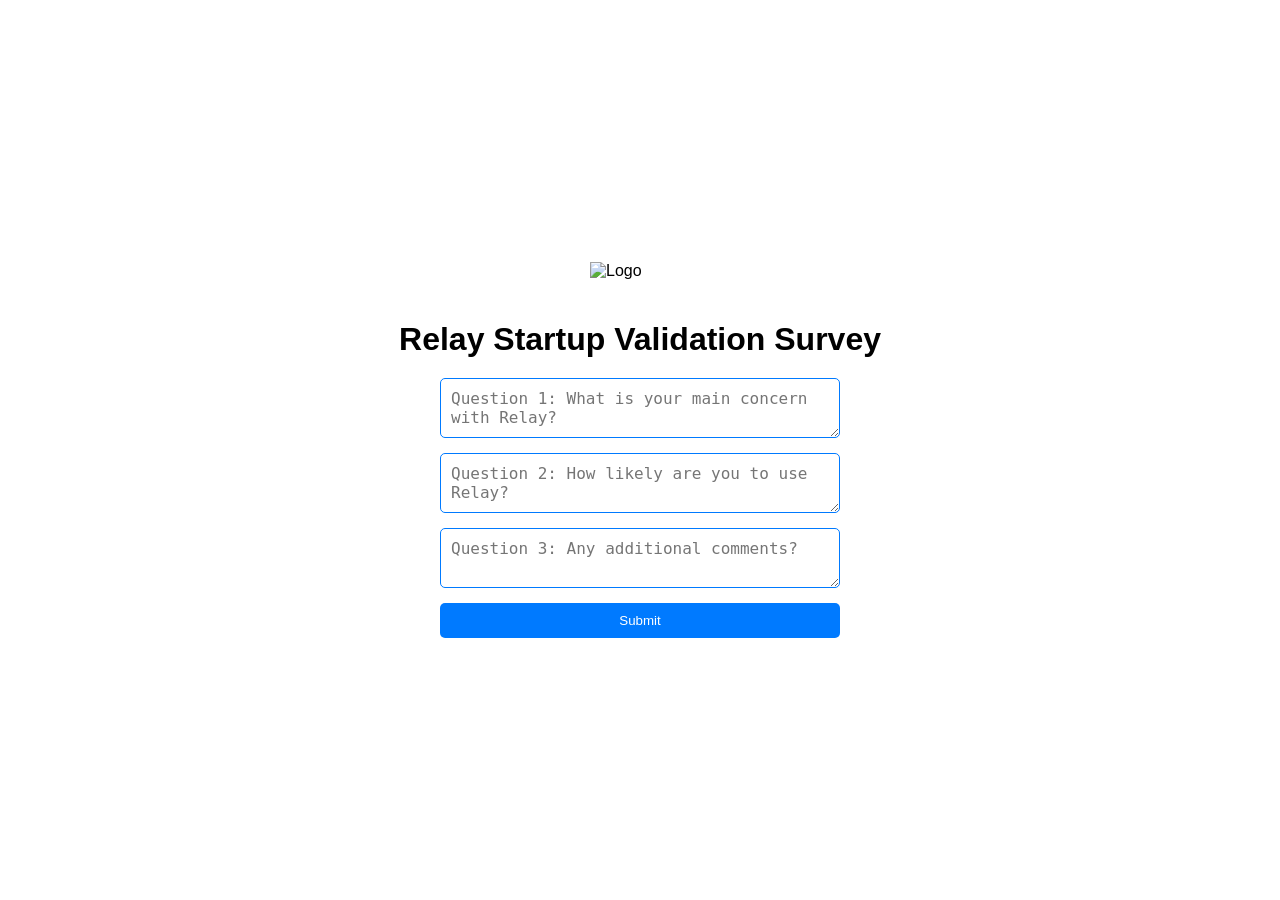
==== index.html @ d1191a6e "Create index.html for Relay startup validation survey" ====
<!DOCTYPE html>
<html lang="en">
<head>
    <meta charset="UTF-8">
    <meta name="viewport" content="width=device-width, initial-scale=1.0">
    <title>Relay Startup Validation Survey</title>
    <style>
        :root {
            --primary-color: #007AFF;
            --secondary-color: #E5E5EA;
            --background-color: #FFFFFF;
            --text-color: #000000;
            --font-family: 'Helvetica Neue', Helvetica, Arial, sans-serif;
        }
        body {
            font-family: var(--font-family);
            background-color: var(--background-color);
            color: var(--text-color);
            margin: 0;
            padding: 0;
            display: flex;
            flex-direction: column;
            align-items: center;
            justify-content: center;
            height: 100vh;
            transition: background-color 0.3s;
        }
        h1 {
            margin-bottom: 20px;
            font-size: 2rem;
            text-align: center;
        }
        form {
            display: flex;
            flex-direction: column;
            width: 90%;
            max-width: 400px;
        }
        textarea {
            margin-bottom: 15px;
            padding: 10px;
            border: 1px solid var(--primary-color);
            border-radius: 5px;
            font-size: 1rem;
        }
        button {
            padding: 10px;
            border: none;
            background-color: var(--primary-color);
            color: white;
            border-radius: 5px;
            cursor: pointer;
            transition: background-color 0.3s;
        }
        button:hover {
            background-color: darken(var(--primary-color), 10%);
        }
        .modal {
            display: none;
            position: fixed;
            top: 0;
            left: 0;
            width: 100%;
            height: 100%;
            background-color: rgba(0, 0, 0, 0.8);
            justify-content: center;
            align-items: center;
            z-index: 1000;
        }
        .modal-content {
            background-color: white;
            padding: 20px;
            border-radius: 5px;
        }
        @media (max-width: 600px) {
            h1 {
                font-size: 1.5rem;
            }
        }
    </style>
</head>
<body>
    <img src="logo.png" alt="Logo" style="width: 100px; margin-bottom: 20px;">
    <h1>Relay Startup Validation Survey</h1>
    <form id="survey-form">
        <textarea id="question1" placeholder="Question 1: What is your main concern with Relay?" required></textarea>
        <textarea id="question2" placeholder="Question 2: How likely are you to use Relay?" required></textarea>
        <textarea id="question3" placeholder="Question 3: Any additional comments?" required></textarea>
        <button type="submit">Submit</button>
    </form>
    <div class="modal" id="response-modal">
        <div class="modal-content">
            <h2>Your Responses</h2>
            <p id="responses"></p>
            <button onclick="toggleModal()">Close</button>
        </div>
    </div>
    <script>
        const form = document.getElementById('survey-form');
        form.addEventListener('submit', function(event) {
            event.preventDefault();
            const responses = {
                question1: document.getElementById('question1').value,
                question2: document.getElementById('question2').value,
                question3: document.getElementById('question3').value
            };
            localStorage.setItem('surveyResponses', JSON.stringify(responses));
            alert('Responses saved!');
            form.reset();
        });

        document.addEventListener('keydown', function(event) {
            if (event.ctrlKey && event.shiftKey && event.key === 'L') {
                toggleModal();
            }
        });

        function toggleModal() {
            const modal = document.getElementById('response-modal');
            const responsesDisplay = document.getElementById('responses');
            if (modal.style.display === 'none' || modal.style.display === '') {
                const savedResponses = JSON.parse(localStorage.getItem('surveyResponses')) || {};
                responsesDisplay.innerHTML = `<strong>Question 1:</strong> ${savedResponses.question1 || 'No response'}<br/>` +
                                           `<strong>Question 2:</strong> ${savedResponses.question2 || 'No response'}<br/>` +
                                           `<strong>Question 3:</strong> ${savedResponses.question3 || 'No response'}<br/>`;
                modal.style.display = 'flex';
            } else {
                modal.style.display = 'none';
            }
        }
    </script>
</body>
</html>
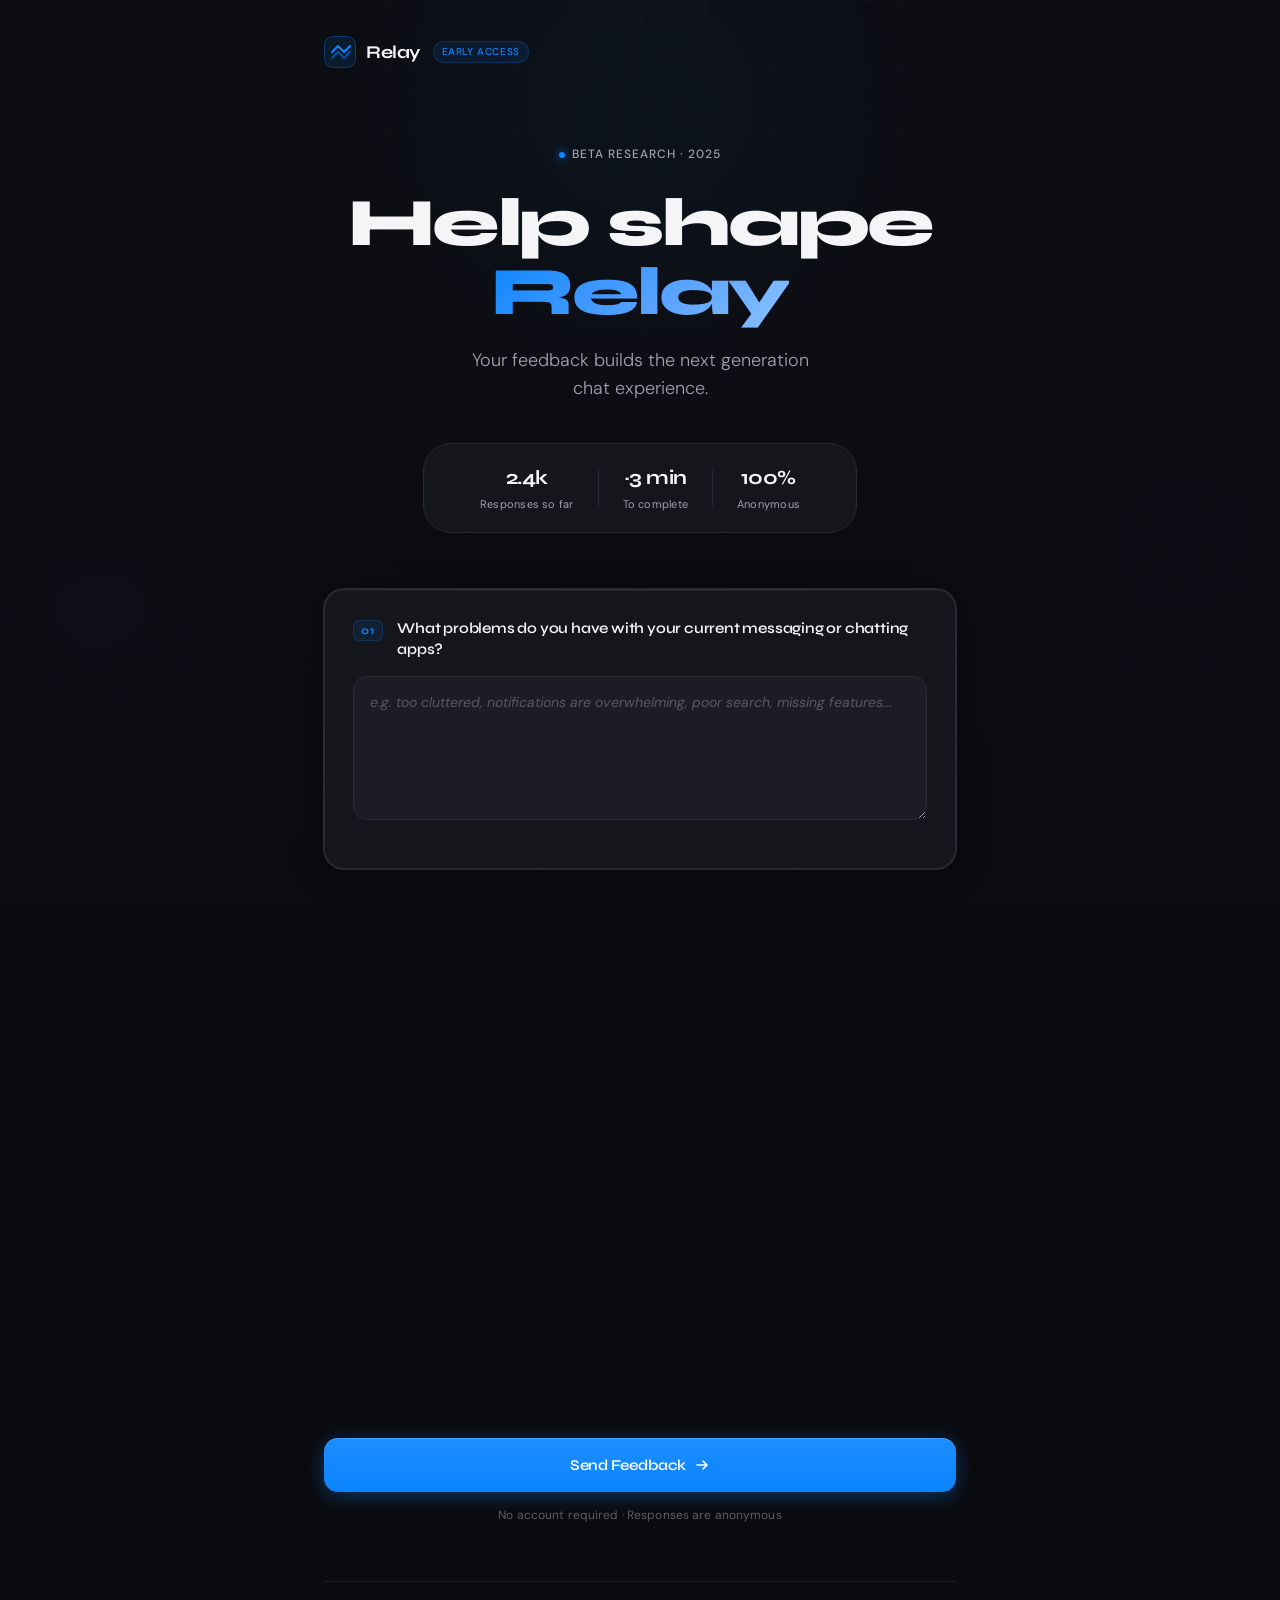
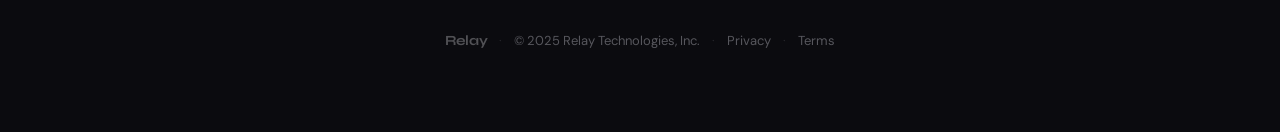
==== commit f392f76a: "Add files via upload" ====
--- a/index.html
+++ b/index.html
@@ -1,133 +1,217 @@
 <!DOCTYPE html>
 <html lang="en">
 <head>
-    <meta charset="UTF-8">
-    <meta name="viewport" content="width=device-width, initial-scale=1.0">
-    <title>Relay Startup Validation Survey</title>
-    <style>
-        :root {
-            --primary-color: #007AFF;
-            --secondary-color: #E5E5EA;
-            --background-color: #FFFFFF;
-            --text-color: #000000;
-            --font-family: 'Helvetica Neue', Helvetica, Arial, sans-serif;
-        }
-        body {
-            font-family: var(--font-family);
-            background-color: var(--background-color);
-            color: var(--text-color);
-            margin: 0;
-            padding: 0;
-            display: flex;
-            flex-direction: column;
-            align-items: center;
-            justify-content: center;
-            height: 100vh;
-            transition: background-color 0.3s;
-        }
-        h1 {
-            margin-bottom: 20px;
-            font-size: 2rem;
-            text-align: center;
-        }
-        form {
-            display: flex;
-            flex-direction: column;
-            width: 90%;
-            max-width: 400px;
-        }
-        textarea {
-            margin-bottom: 15px;
-            padding: 10px;
-            border: 1px solid var(--primary-color);
-            border-radius: 5px;
-            font-size: 1rem;
-        }
-        button {
-            padding: 10px;
-            border: none;
-            background-color: var(--primary-color);
-            color: white;
-            border-radius: 5px;
-            cursor: pointer;
-            transition: background-color 0.3s;
-        }
-        button:hover {
-            background-color: darken(var(--primary-color), 10%);
-        }
-        .modal {
-            display: none;
-            position: fixed;
-            top: 0;
-            left: 0;
-            width: 100%;
-            height: 100%;
-            background-color: rgba(0, 0, 0, 0.8);
-            justify-content: center;
-            align-items: center;
-            z-index: 1000;
-        }
-        .modal-content {
-            background-color: white;
-            padding: 20px;
-            border-radius: 5px;
-        }
-        @media (max-width: 600px) {
-            h1 {
-                font-size: 1.5rem;
-            }
-        }
-    </style>
+  <meta charset="UTF-8" />
+  <meta name="viewport" content="width=device-width, initial-scale=1.0" />
+  <title>Relay — Help Shape the Future</title>
+  <meta name="description" content="Your feedback builds the next generation chat experience." />
+  <link rel="preconnect" href="https://fonts.googleapis.com" />
+  <link rel="preconnect" href="https://fonts.gstatic.com" crossorigin />
+  <link href="https://fonts.googleapis.com/css2?family=Syne:wght@400;500;600;700;800&family=DM+Sans:ital,opsz,wght@0,9..40,300;0,9..40,400;0,9..40,500;1,9..40,300&display=swap" rel="stylesheet" />
+  <link rel="stylesheet" href="styles.css" />
 </head>
 <body>
-    <img src="logo.png" alt="Logo" style="width: 100px; margin-bottom: 20px;">
-    <h1>Relay Startup Validation Survey</h1>
-    <form id="survey-form">
-        <textarea id="question1" placeholder="Question 1: What is your main concern with Relay?" required></textarea>
-        <textarea id="question2" placeholder="Question 2: How likely are you to use Relay?" required></textarea>
-        <textarea id="question3" placeholder="Question 3: Any additional comments?" required></textarea>
-        <button type="submit">Submit</button>
-    </form>
-    <div class="modal" id="response-modal">
-        <div class="modal-content">
-            <h2>Your Responses</h2>
-            <p id="responses"></p>
-            <button onclick="toggleModal()">Close</button>
-        </div>
-    </div>
-    <script>
-        const form = document.getElementById('survey-form');
-        form.addEventListener('submit', function(event) {
-            event.preventDefault();
-            const responses = {
-                question1: document.getElementById('question1').value,
-                question2: document.getElementById('question2').value,
-                question3: document.getElementById('question3').value
-            };
-            localStorage.setItem('surveyResponses', JSON.stringify(responses));
-            alert('Responses saved!');
-            form.reset();
-        });
-
-        document.addEventListener('keydown', function(event) {
-            if (event.ctrlKey && event.shiftKey && event.key === 'L') {
-                toggleModal();
-            }
-        });
-
-        function toggleModal() {
-            const modal = document.getElementById('response-modal');
-            const responsesDisplay = document.getElementById('responses');
-            if (modal.style.display === 'none' || modal.style.display === '') {
-                const savedResponses = JSON.parse(localStorage.getItem('surveyResponses')) || {};
-                responsesDisplay.innerHTML = `<strong>Question 1:</strong> ${savedResponses.question1 || 'No response'}<br/>` +
-                                           `<strong>Question 2:</strong> ${savedResponses.question2 || 'No response'}<br/>` +
-                                           `<strong>Question 3:</strong> ${savedResponses.question3 || 'No response'}<br/>`;
-                modal.style.display = 'flex';
-            } else {
-                modal.style.display = 'none';
-            }
-        }
-    </script>
+  <!-- Ambient Background -->
+  <div class="bg-canvas" aria-hidden="true">
+    <div class="glow glow-1"></div>
+    <div class="glow glow-2"></div>
+    <div class="glow glow-3"></div>
+    <div class="noise"></div>
+    <div class="grid-lines"></div>
+  </div>
+
+  <!-- Main Wrapper -->
+  <main class="main-wrapper">
+
+    <!-- Header / Logo -->
+    <header class="site-header" role="banner">
+      <div class="logo-lockup">
+        <div class="logo-mark" aria-hidden="true">
+          <svg width="32" height="32" viewBox="0 0 32 32" fill="none" xmlns="http://www.w3.org/2000/svg">
+            <rect width="32" height="32" rx="9" fill="#0a84ff" fill-opacity="0.12"/>
+            <rect x="0.5" y="0.5" width="31" height="31" rx="8.5" stroke="#0a84ff" stroke-opacity="0.3"/>
+            <!-- Relay relay-race baton / signal icon -->
+            <path d="M8 16 L14 10 L20 16 L26 10" stroke="#0a84ff" stroke-width="2" stroke-linecap="round" stroke-linejoin="round"/>
+            <path d="M8 22 L14 16 L20 22 L26 16" stroke="#0a84ff" stroke-width="2" stroke-linecap="round" stroke-linejoin="round" stroke-opacity="0.5"/>
+          </svg>
+        </div>
+        <span class="logo-wordmark">Relay</span>
+        <span class="logo-badge">Early Access</span>
+      </div>
+    </header>
+
+    <!-- Hero Section -->
+    <section class="hero" aria-labelledby="hero-title">
+      <div class="hero-eyebrow">
+        <span class="eyebrow-dot" aria-hidden="true"></span>
+        <span>Beta Research · 2025</span>
+      </div>
+      <h1 class="hero-title" id="hero-title">
+        Help shape<br /><em>Relay</em>
+      </h1>
+      <p class="hero-subtitle">
+        Your feedback builds the next generation<br class="br-desktop" /> chat experience.
+      </p>
+      <div class="hero-stats" aria-label="Community stats">
+        <div class="stat">
+          <span class="stat-num">2.4k</span>
+          <span class="stat-label">Responses so far</span>
+        </div>
+        <div class="stat-divider" aria-hidden="true"></div>
+        <div class="stat">
+          <span class="stat-num">~3 min</span>
+          <span class="stat-label">To complete</span>
+        </div>
+        <div class="stat-divider" aria-hidden="true"></div>
+        <div class="stat">
+          <span class="stat-num">100%</span>
+          <span class="stat-label">Anonymous</span>
+        </div>
+      </div>
+    </section>
+
+    <!-- Feedback Form -->
+    <section class="form-section" aria-label="Feedback survey">
+      <form
+        id="relay-form"
+        action="https://formspree.io/f/xaqagppb"
+        method="POST"
+        novalidate
+        aria-live="polite"
+      >
+        <!-- Hidden Fields -->
+        <input type="hidden" name="_subject" value="Relay Feedback Submission" />
+        <input type="hidden" name="_format" value="plain" />
+
+        <!-- Q1 -->
+        <div class="form-card" data-index="1">
+          <div class="card-header">
+            <span class="card-number" aria-hidden="true">01</span>
+            <label class="card-label" for="q1_problem">
+              What problems do you have with your current messaging or chatting apps?
+            </label>
+          </div>
+          <div class="textarea-wrapper">
+            <textarea
+              id="q1_problem"
+              name="q1_problem"
+              placeholder="e.g. too cluttered, notifications are overwhelming, poor search, missing features..."
+              rows="4"
+              required
+              aria-required="true"
+              aria-describedby="q1-hint"
+            ></textarea>
+            <div class="textarea-glow" aria-hidden="true"></div>
+            <div class="char-hint" id="q1-hint" aria-live="polite"></div>
+          </div>
+          <div class="field-error" aria-live="assertive" role="alert"></div>
+        </div>
+
+        <!-- Q2 -->
+        <div class="form-card" data-index="2">
+          <div class="card-header">
+            <span class="card-number" aria-hidden="true">02</span>
+            <label class="card-label" for="q2_features">
+              What features or experiences would make a new chat app worth trying for you?
+            </label>
+          </div>
+          <div class="textarea-wrapper">
+            <textarea
+              id="q2_features"
+              name="q2_features"
+              placeholder="e.g. smarter notifications, better threading, AI summaries, seamless file sharing..."
+              rows="4"
+              required
+              aria-required="true"
+              aria-describedby="q2-hint"
+            ></textarea>
+            <div class="textarea-glow" aria-hidden="true"></div>
+            <div class="char-hint" id="q2-hint" aria-live="polite"></div>
+          </div>
+          <div class="field-error" aria-live="assertive" role="alert"></div>
+        </div>
+
+        <!-- Q3 -->
+        <div class="form-card" data-index="3">
+          <div class="card-header">
+            <span class="card-number" aria-hidden="true">03</span>
+            <label class="card-label" for="q3_switch">
+              How important is it for you to switch to a new chat app, and what would trigger that decision?
+            </label>
+          </div>
+          <div class="textarea-wrapper">
+            <textarea
+              id="q3_switch"
+              name="q3_switch"
+              placeholder="e.g. a feature my team can't live without, a pricing change, a privacy breach..."
+              rows="4"
+              required
+              aria-required="true"
+              aria-describedby="q3-hint"
+            ></textarea>
+            <div class="textarea-glow" aria-hidden="true"></div>
+            <div class="char-hint" id="q3-hint" aria-live="polite"></div>
+          </div>
+          <div class="field-error" aria-live="assertive" role="alert"></div>
+        </div>
+
+        <!-- Submit -->
+        <div class="submit-wrap">
+          <button
+            type="submit"
+            id="submit-btn"
+            class="submit-btn"
+            aria-live="polite"
+          >
+            <span class="btn-label">Send Feedback</span>
+            <span class="btn-icon" aria-hidden="true">
+              <!-- Arrow right -->
+              <svg width="16" height="16" viewBox="0 0 16 16" fill="none">
+                <path d="M3 8H13M13 8L9 4M13 8L9 12" stroke="currentColor" stroke-width="1.6" stroke-linecap="round" stroke-linejoin="round"/>
+              </svg>
+            </span>
+            <span class="btn-spinner" aria-hidden="true">
+              <svg width="18" height="18" viewBox="0 0 18 18" fill="none">
+                <circle cx="9" cy="9" r="7" stroke="currentColor" stroke-width="2" stroke-dasharray="35" stroke-dashoffset="35" stroke-linecap="round"/>
+              </svg>
+            </span>
+          </button>
+          <p class="submit-note" aria-hidden="true">No account required · Responses are anonymous</p>
+        </div>
+      </form>
+
+      <!-- Success State -->
+      <div class="success-panel" id="success-panel" aria-live="assertive" role="status" hidden>
+        <div class="success-icon" aria-hidden="true">
+          <svg width="40" height="40" viewBox="0 0 40 40" fill="none">
+            <circle class="success-ring" cx="20" cy="20" r="18" stroke="#0a84ff" stroke-width="1.5" stroke-dasharray="113" stroke-dashoffset="113"/>
+            <path class="success-check" d="M12 20L18 26L28 14" stroke="#0a84ff" stroke-width="2.5" stroke-linecap="round" stroke-linejoin="round" stroke-dasharray="28" stroke-dashoffset="28"/>
+          </svg>
+        </div>
+        <h2 class="success-title">Thanks — you're helping shape Relay</h2>
+        <p class="success-body">Your feedback has been received. We read every response carefully as we build something worth switching to.</p>
+        <div class="success-meta">
+          <span class="success-dot" aria-hidden="true"></span>
+          Submission recorded
+        </div>
+      </div>
+    </section>
+
+    <!-- Footer -->
+    <footer class="site-footer" role="contentinfo">
+      <div class="footer-inner">
+        <span class="footer-logo">Relay</span>
+        <span class="footer-sep" aria-hidden="true">·</span>
+        <span class="footer-copy">© 2025 Relay Technologies, Inc.</span>
+        <span class="footer-sep" aria-hidden="true">·</span>
+        <a href="#" class="footer-link">Privacy</a>
+        <span class="footer-sep" aria-hidden="true">·</span>
+        <a href="#" class="footer-link">Terms</a>
+      </div>
+    </footer>
+
+  </main>
+
+  <script src="main.js"></script>
 </body>
-</html>+</html>
--- a/styles.css
+++ b/styles.css
@@ -0,0 +1,887 @@
+/* ============================================================
+   RELAY — Premium Feedback Landing Page
+   Dark SaaS aesthetic · Syne + DM Sans
+   ============================================================ */
+
+/* ── Reset & Base ─────────────────────────────────────────── */
+*, *::before, *::after {
+  box-sizing: border-box;
+  margin: 0;
+  padding: 0;
+}
+
+:root {
+  --bg:       #0b0b0f;
+  --panel:    #15151c;
+  --panel-2:  #1c1c26;
+  --text:     #f5f5f7;
+  --muted:    #a1a1aa;
+  --border:   #2a2a35;
+  --accent:   #0a84ff;
+  --accent-2: #2873ce;
+  --accent-glow: rgba(10, 132, 255, 0.18);
+  --success:  #30d158;
+  --error:    #ff453a;
+
+  --font-display: 'Syne', sans-serif;
+  --font-body:    'DM Sans', sans-serif;
+
+  --radius-sm:   8px;
+  --radius-md:   14px;
+  --radius-lg:   20px;
+  --radius-xl:   28px;
+
+  --shadow-card:   0 1px 0 0 rgba(255,255,255,0.04) inset,
+                   0 0 0 1px var(--border),
+                   0 4px 32px rgba(0,0,0,0.4);
+  --shadow-focus:  0 0 0 3px rgba(10, 132, 255, 0.28);
+
+  --transition-fast:   150ms cubic-bezier(0.4, 0, 0.2, 1);
+  --transition-smooth: 280ms cubic-bezier(0.4, 0, 0.2, 1);
+  --transition-spring: 400ms cubic-bezier(0.34, 1.56, 0.64, 1);
+}
+
+html {
+  scroll-behavior: smooth;
+  -webkit-font-smoothing: antialiased;
+  -moz-osx-font-smoothing: grayscale;
+}
+
+body {
+  background-color: var(--bg);
+  color: var(--text);
+  font-family: var(--font-body);
+  font-size: 16px;
+  line-height: 1.6;
+  min-height: 100vh;
+  overflow-x: hidden;
+}
+
+/* ── Ambient Background ───────────────────────────────────── */
+.bg-canvas {
+  position: fixed;
+  inset: 0;
+  z-index: 0;
+  pointer-events: none;
+  overflow: hidden;
+}
+
+.glow {
+  position: absolute;
+  border-radius: 50%;
+  filter: blur(120px);
+  animation: glowPulse 8s ease-in-out infinite alternate;
+}
+
+.glow-1 {
+  width: 600px;
+  height: 600px;
+  top: -200px;
+  left: 50%;
+  transform: translateX(-50%);
+  background: radial-gradient(circle, rgba(10, 132, 255, 0.09) 0%, transparent 70%);
+  animation-delay: 0s;
+}
+
+.glow-2 {
+  width: 400px;
+  height: 400px;
+  bottom: 10%;
+  left: -100px;
+  background: radial-gradient(circle, rgba(40, 115, 206, 0.07) 0%, transparent 70%);
+  animation-delay: -3s;
+}
+
+.glow-3 {
+  width: 350px;
+  height: 350px;
+  bottom: 20%;
+  right: -80px;
+  background: radial-gradient(circle, rgba(10, 132, 255, 0.06) 0%, transparent 70%);
+  animation-delay: -5s;
+}
+
+@keyframes glowPulse {
+  0%   { opacity: 0.7; transform: scale(1) translateX(-50%); }
+  100% { opacity: 1;   transform: scale(1.12) translateX(-50%); }
+}
+
+.glow-2, .glow-3 {
+  animation-name: glowPulseSimple;
+}
+
+@keyframes glowPulseSimple {
+  0%   { opacity: 0.5; transform: scale(1); }
+  100% { opacity: 1;   transform: scale(1.15); }
+}
+
+/* Noise texture overlay */
+.noise {
+  position: absolute;
+  inset: 0;
+  background-image: url("data:image/svg+xml,%3Csvg viewBox='0 0 256 256' xmlns='http://www.w3.org/2000/svg'%3E%3Cfilter id='n'%3E%3CfeTurbulence type='fractalNoise' baseFrequency='0.9' numOctaves='4' stitchTiles='stitch'/%3E%3C/filter%3E%3Crect width='100%25' height='100%25' filter='url(%23n)' opacity='0.04'/%3E%3C/svg%3E");
+  background-size: 256px 256px;
+  opacity: 0.35;
+  mix-blend-mode: overlay;
+}
+
+/* Subtle grid */
+.grid-lines {
+  position: absolute;
+  inset: 0;
+  background-image:
+    linear-gradient(rgba(255,255,255,0.018) 1px, transparent 1px),
+    linear-gradient(90deg, rgba(255,255,255,0.018) 1px, transparent 1px);
+  background-size: 64px 64px;
+  mask-image: radial-gradient(ellipse 80% 80% at 50% 0%, black 0%, transparent 70%);
+}
+
+/* ── Layout ───────────────────────────────────────────────── */
+.main-wrapper {
+  position: relative;
+  z-index: 1;
+  max-width: 680px;
+  margin: 0 auto;
+  padding: 0 24px 80px;
+
+  /* Fade in on load */
+  opacity: 0;
+  transform: translateY(16px);
+  animation: pageReveal 0.7s cubic-bezier(0.4, 0, 0.2, 1) 0.1s forwards;
+}
+
+@keyframes pageReveal {
+  to { opacity: 1; transform: translateY(0); }
+}
+
+/* ── Header ───────────────────────────────────────────────── */
+.site-header {
+  padding: 36px 0 0;
+  display: flex;
+  align-items: center;
+}
+
+.logo-lockup {
+  display: flex;
+  align-items: center;
+  gap: 10px;
+}
+
+.logo-mark {
+  display: flex;
+  align-items: center;
+  justify-content: center;
+  transition: transform var(--transition-spring);
+}
+
+.logo-mark:hover {
+  transform: scale(1.05) rotate(-3deg);
+}
+
+.logo-wordmark {
+  font-family: var(--font-display);
+  font-weight: 700;
+  font-size: 18px;
+  letter-spacing: -0.5px;
+  color: var(--text);
+}
+
+.logo-badge {
+  font-family: var(--font-body);
+  font-size: 10px;
+  font-weight: 500;
+  letter-spacing: 0.06em;
+  text-transform: uppercase;
+  color: var(--accent);
+  background: rgba(10, 132, 255, 0.1);
+  border: 1px solid rgba(10, 132, 255, 0.22);
+  border-radius: 100px;
+  padding: 2px 8px;
+  margin-left: 2px;
+}
+
+/* ── Hero ─────────────────────────────────────────────────── */
+.hero {
+  padding: 72px 0 56px;
+  text-align: center;
+}
+
+.hero-eyebrow {
+  display: inline-flex;
+  align-items: center;
+  gap: 7px;
+  font-size: 12px;
+  font-weight: 500;
+  letter-spacing: 0.08em;
+  text-transform: uppercase;
+  color: var(--muted);
+  margin-bottom: 24px;
+
+  opacity: 0;
+  animation: fadeUp 0.5s ease 0.35s forwards;
+}
+
+.eyebrow-dot {
+  width: 6px;
+  height: 6px;
+  border-radius: 50%;
+  background: var(--accent);
+  box-shadow: 0 0 8px var(--accent);
+  animation: dotPulse 2.4s ease-in-out infinite;
+}
+
+@keyframes dotPulse {
+  0%, 100% { opacity: 1; box-shadow: 0 0 6px var(--accent); }
+  50%       { opacity: 0.5; box-shadow: 0 0 12px var(--accent); }
+}
+
+.hero-title {
+  font-family: var(--font-display);
+  font-size: clamp(44px, 8vw, 68px);
+  font-weight: 800;
+  letter-spacing: -2.5px;
+  line-height: 1.02;
+  color: var(--text);
+  margin-bottom: 20px;
+
+  opacity: 0;
+  animation: fadeUp 0.6s ease 0.45s forwards;
+}
+
+.hero-title em {
+  font-style: normal;
+  background: linear-gradient(135deg, #0a84ff 0%, #5ba3ff 60%, #8cc4ff 100%);
+  -webkit-background-clip: text;
+  -webkit-text-fill-color: transparent;
+  background-clip: text;
+}
+
+.hero-subtitle {
+  font-size: 18px;
+  font-weight: 300;
+  color: var(--muted);
+  line-height: 1.55;
+  max-width: 440px;
+  margin: 0 auto 40px;
+
+  opacity: 0;
+  animation: fadeUp 0.6s ease 0.55s forwards;
+}
+
+.br-desktop { display: inline; }
+
+/* Stats row */
+.hero-stats {
+  display: flex;
+  align-items: center;
+  justify-content: center;
+  gap: 0;
+  background: var(--panel);
+  border: 1px solid var(--border);
+  border-radius: var(--radius-xl);
+  padding: 18px 32px;
+  display: inline-flex;
+
+  opacity: 0;
+  animation: fadeUp 0.6s ease 0.65s forwards;
+}
+
+.stat {
+  display: flex;
+  flex-direction: column;
+  align-items: center;
+  gap: 2px;
+  padding: 0 24px;
+}
+
+.stat-num {
+  font-family: var(--font-display);
+  font-size: 20px;
+  font-weight: 700;
+  letter-spacing: -0.5px;
+  color: var(--text);
+}
+
+.stat-label {
+  font-size: 11px;
+  font-weight: 400;
+  color: var(--muted);
+  letter-spacing: 0.02em;
+  white-space: nowrap;
+}
+
+.stat-divider {
+  width: 1px;
+  height: 36px;
+  background: var(--border);
+  flex-shrink: 0;
+}
+
+/* ── Form Section ─────────────────────────────────────────── */
+.form-section {
+  display: flex;
+  flex-direction: column;
+  gap: 16px;
+}
+
+/* ── Form Cards ───────────────────────────────────────────── */
+.form-card {
+  background: var(--panel);
+  border: 1px solid var(--border);
+  border-radius: var(--radius-lg);
+  padding: 28px 28px 24px;
+  box-shadow: var(--shadow-card);
+  transition: border-color var(--transition-smooth), box-shadow var(--transition-smooth);
+  position: relative;
+  overflow: hidden;
+
+  opacity: 0;
+  transform: translateY(12px);
+}
+
+.form-card::before {
+  content: '';
+  position: absolute;
+  top: 0;
+  left: 0;
+  right: 0;
+  height: 1px;
+  background: linear-gradient(90deg, transparent, rgba(255,255,255,0.06), transparent);
+  pointer-events: none;
+}
+
+.form-card:nth-child(1) { animation: fadeUp 0.55s ease 0.6s forwards; }
+.form-card:nth-child(2) { animation: fadeUp 0.55s ease 0.72s forwards; }
+.form-card:nth-child(3) { animation: fadeUp 0.55s ease 0.84s forwards; }
+
+.form-card:hover {
+  border-color: rgba(42, 42, 53, 1);
+  box-shadow: var(--shadow-card), 0 0 40px rgba(10, 132, 255, 0.04);
+}
+
+.form-card:focus-within {
+  border-color: rgba(10, 132, 255, 0.35);
+  box-shadow: var(--shadow-card), 0 0 0 1px rgba(10, 132, 255, 0.15), 0 8px 48px rgba(10, 132, 255, 0.06);
+}
+
+.card-header {
+  display: flex;
+  align-items: flex-start;
+  gap: 14px;
+  margin-bottom: 16px;
+}
+
+.card-number {
+  font-family: var(--font-display);
+  font-size: 11px;
+  font-weight: 700;
+  letter-spacing: 0.1em;
+  color: var(--accent);
+  background: rgba(10, 132, 255, 0.1);
+  border: 1px solid rgba(10, 132, 255, 0.18);
+  border-radius: 6px;
+  padding: 4px 7px;
+  line-height: 1;
+  flex-shrink: 0;
+  margin-top: 2px;
+}
+
+.card-label {
+  font-family: var(--font-display);
+  font-size: 15px;
+  font-weight: 600;
+  color: var(--text);
+  line-height: 1.4;
+  letter-spacing: -0.2px;
+  cursor: pointer;
+  transition: color var(--transition-fast);
+}
+
+.form-card:focus-within .card-label {
+  color: rgba(245, 245, 247, 0.95);
+}
+
+/* ── Textarea ─────────────────────────────────────────────── */
+.textarea-wrapper {
+  position: relative;
+}
+
+textarea {
+  width: 100%;
+  background: var(--panel-2);
+  border: 1px solid var(--border);
+  border-radius: var(--radius-md);
+  color: var(--text);
+  font-family: var(--font-body);
+  font-size: 14px;
+  font-weight: 400;
+  line-height: 1.65;
+  padding: 14px 16px 36px;
+  resize: vertical;
+  min-height: 110px;
+  outline: none;
+  transition:
+    border-color var(--transition-smooth),
+    background-color var(--transition-smooth),
+    box-shadow var(--transition-smooth);
+  -webkit-appearance: none;
+  position: relative;
+  z-index: 1;
+  display: block;
+}
+
+textarea::placeholder {
+  color: rgba(161, 161, 170, 0.45);
+  font-style: italic;
+}
+
+textarea:hover {
+  border-color: rgba(60, 60, 80, 1);
+  background: rgba(28, 28, 38, 0.9);
+}
+
+textarea:focus {
+  border-color: rgba(10, 132, 255, 0.5);
+  background: rgba(28, 28, 38, 1);
+  box-shadow: var(--shadow-focus);
+}
+
+/* Focus glow beneath textarea */
+.textarea-glow {
+  position: absolute;
+  inset: 0;
+  border-radius: var(--radius-md);
+  background: radial-gradient(ellipse 60% 40% at 50% 100%, rgba(10,132,255,0.07) 0%, transparent 100%);
+  opacity: 0;
+  transition: opacity var(--transition-smooth);
+  pointer-events: none;
+  z-index: 0;
+}
+
+textarea:focus ~ .textarea-glow {
+  opacity: 1;
+}
+
+.char-hint {
+  position: absolute;
+  bottom: 10px;
+  right: 12px;
+  font-size: 11px;
+  color: var(--muted);
+  opacity: 0;
+  transition: opacity var(--transition-fast);
+  z-index: 2;
+  pointer-events: none;
+  font-variant-numeric: tabular-nums;
+}
+
+textarea:focus ~ .textarea-glow ~ .char-hint,
+textarea:not(:placeholder-shown) ~ .textarea-glow ~ .char-hint {
+  opacity: 0.6;
+}
+
+/* ── Field Error ──────────────────────────────────────────── */
+.field-error {
+  font-size: 12px;
+  color: var(--error);
+  margin-top: 8px;
+  min-height: 16px;
+  display: flex;
+  align-items: center;
+  gap: 5px;
+  opacity: 0;
+  transform: translateY(-4px);
+  transition: opacity var(--transition-fast), transform var(--transition-fast);
+}
+
+.field-error.visible {
+  opacity: 1;
+  transform: translateY(0);
+}
+
+.field-error::before {
+  content: '';
+  width: 4px;
+  height: 4px;
+  border-radius: 50%;
+  background: var(--error);
+  flex-shrink: 0;
+}
+
+/* ── Submit Button ────────────────────────────────────────── */
+.submit-wrap {
+  display: flex;
+  flex-direction: column;
+  align-items: center;
+  gap: 14px;
+  margin-top: 8px;
+
+  opacity: 0;
+  animation: fadeUp 0.55s ease 1s forwards;
+}
+
+.submit-btn {
+  width: 100%;
+  height: 54px;
+  background: var(--accent);
+  border: none;
+  border-radius: var(--radius-md);
+  color: #fff;
+  font-family: var(--font-display);
+  font-size: 15px;
+  font-weight: 600;
+  letter-spacing: -0.1px;
+  cursor: pointer;
+  display: flex;
+  align-items: center;
+  justify-content: center;
+  gap: 8px;
+  position: relative;
+  overflow: hidden;
+  transition:
+    background-color var(--transition-fast),
+    transform var(--transition-fast),
+    box-shadow var(--transition-fast),
+    opacity var(--transition-fast);
+
+  box-shadow:
+    0 1px 0 rgba(255,255,255,0.15) inset,
+    0 4px 20px rgba(10, 132, 255, 0.35);
+}
+
+.submit-btn::before {
+  content: '';
+  position: absolute;
+  inset: 0;
+  background: linear-gradient(to bottom, rgba(255,255,255,0.08) 0%, transparent 100%);
+  pointer-events: none;
+}
+
+.submit-btn:hover:not(:disabled) {
+  background: var(--accent-2);
+  box-shadow: 0 1px 0 rgba(255,255,255,0.1) inset, 0 6px 28px rgba(10, 132, 255, 0.4);
+  transform: translateY(-1px);
+}
+
+.submit-btn:active:not(:disabled) {
+  transform: scale(0.985) translateY(0);
+  box-shadow: 0 1px 0 rgba(255,255,255,0.1) inset, 0 2px 12px rgba(10, 132, 255, 0.25);
+}
+
+.submit-btn:disabled {
+  opacity: 0.7;
+  cursor: not-allowed;
+  transform: none;
+}
+
+.btn-label,
+.btn-icon,
+.btn-spinner {
+  display: flex;
+  align-items: center;
+  transition: opacity var(--transition-fast), transform var(--transition-fast);
+}
+
+.btn-spinner {
+  position: absolute;
+  opacity: 0;
+  transform: scale(0.6);
+}
+
+.btn-spinner svg circle {
+  animation: spinnerRotate 1s linear infinite;
+  transform-origin: center;
+}
+
+@keyframes spinnerRotate {
+  0%   { stroke-dashoffset: 35; transform: rotate(0deg); }
+  50%  { stroke-dashoffset: 10; }
+  100% { stroke-dashoffset: 35; transform: rotate(360deg); }
+}
+
+/* Loading state */
+.submit-btn.loading .btn-label,
+.submit-btn.loading .btn-icon {
+  opacity: 0;
+  transform: scale(0.85);
+}
+
+.submit-btn.loading .btn-spinner {
+  opacity: 1;
+  transform: scale(1);
+}
+
+.submit-note {
+  font-size: 12px;
+  color: rgba(161, 161, 170, 0.55);
+  letter-spacing: 0.01em;
+}
+
+/* ── Success Panel ────────────────────────────────────────── */
+.success-panel {
+  background: var(--panel);
+  border: 1px solid rgba(10, 132, 255, 0.2);
+  border-radius: var(--radius-xl);
+  padding: 56px 40px 52px;
+  text-align: center;
+  box-shadow:
+    0 0 0 1px rgba(10, 132, 255, 0.08),
+    0 8px 64px rgba(10, 132, 255, 0.08),
+    var(--shadow-card);
+  position: relative;
+  overflow: hidden;
+
+  animation: successReveal 0.6s cubic-bezier(0.34, 1.56, 0.64, 1) both;
+}
+
+.success-panel::before {
+  content: '';
+  position: absolute;
+  top: 0;
+  left: 50%;
+  transform: translateX(-50%);
+  width: 200px;
+  height: 1px;
+  background: linear-gradient(90deg, transparent, rgba(10,132,255,0.4), transparent);
+}
+
+@keyframes successReveal {
+  from { opacity: 0; transform: scale(0.92) translateY(20px); }
+  to   { opacity: 1; transform: scale(1) translateY(0); }
+}
+
+.success-panel[hidden] {
+  display: none;
+}
+
+.success-icon {
+  display: flex;
+  justify-content: center;
+  margin-bottom: 24px;
+}
+
+.success-icon svg {
+  filter: drop-shadow(0 0 12px rgba(10, 132, 255, 0.4));
+}
+
+.success-ring {
+  animation: drawRing 0.8s cubic-bezier(0.4, 0, 0.2, 1) 0.1s forwards;
+  stroke-dashoffset: 113;
+}
+
+@keyframes drawRing {
+  to { stroke-dashoffset: 0; }
+}
+
+.success-check {
+  animation: drawCheck 0.5s cubic-bezier(0.4, 0, 0.2, 1) 0.65s forwards;
+  stroke-dashoffset: 28;
+}
+
+@keyframes drawCheck {
+  to { stroke-dashoffset: 0; }
+}
+
+.success-title {
+  font-family: var(--font-display);
+  font-size: 22px;
+  font-weight: 700;
+  letter-spacing: -0.5px;
+  color: var(--text);
+  margin-bottom: 12px;
+}
+
+.success-body {
+  font-size: 15px;
+  color: var(--muted);
+  line-height: 1.6;
+  max-width: 380px;
+  margin: 0 auto 28px;
+}
+
+.success-meta {
+  display: inline-flex;
+  align-items: center;
+  gap: 7px;
+  font-size: 12px;
+  font-weight: 500;
+  color: var(--success);
+  background: rgba(48, 209, 88, 0.08);
+  border: 1px solid rgba(48, 209, 88, 0.18);
+  border-radius: 100px;
+  padding: 5px 12px;
+}
+
+.success-dot {
+  width: 6px;
+  height: 6px;
+  border-radius: 50%;
+  background: var(--success);
+  box-shadow: 0 0 6px var(--success);
+  animation: dotPulse 2s ease-in-out infinite;
+}
+
+/* ── Footer ───────────────────────────────────────────────── */
+.site-footer {
+  padding: 48px 0 0;
+  border-top: 1px solid rgba(42, 42, 53, 0.6);
+  margin-top: 56px;
+}
+
+.footer-inner {
+  display: flex;
+  align-items: center;
+  justify-content: center;
+  flex-wrap: wrap;
+  gap: 8px 12px;
+  font-size: 13px;
+  color: rgba(161, 161, 170, 0.5);
+}
+
+.footer-logo {
+  font-family: var(--font-display);
+  font-weight: 700;
+  font-size: 14px;
+  color: rgba(245, 245, 247, 0.3);
+  letter-spacing: -0.3px;
+}
+
+.footer-sep {
+  opacity: 0.35;
+}
+
+.footer-link {
+  color: rgba(161, 161, 170, 0.5);
+  text-decoration: none;
+  transition: color var(--transition-fast);
+}
+
+.footer-link:hover {
+  color: var(--muted);
+}
+
+/* ── Utilities ────────────────────────────────────────────── */
+@keyframes fadeUp {
+  from { opacity: 0; transform: translateY(12px); }
+  to   { opacity: 1; transform: translateY(0); }
+}
+
+/* ── Invalid state on cards ───────────────────────────────── */
+.form-card.has-error {
+  border-color: rgba(255, 69, 58, 0.3);
+  animation: shake 0.35s cubic-bezier(0.36, 0.07, 0.19, 0.97) both;
+}
+
+@keyframes shake {
+  10%, 90% { transform: translateX(-2px); }
+  20%, 80% { transform: translateX(3px); }
+  30%, 50%, 70% { transform: translateX(-3px); }
+  40%, 60% { transform: translateX(3px); }
+}
+
+textarea.has-error {
+  border-color: rgba(255, 69, 58, 0.45);
+  box-shadow: 0 0 0 3px rgba(255, 69, 58, 0.12);
+}
+
+/* ── Responsive ───────────────────────────────────────────── */
+@media (max-width: 600px) {
+  .main-wrapper {
+    padding: 0 16px 60px;
+  }
+
+  .site-header {
+    padding-top: 24px;
+  }
+
+  .hero {
+    padding: 48px 0 40px;
+  }
+
+  .hero-title {
+    letter-spacing: -1.5px;
+  }
+
+  .hero-subtitle {
+    font-size: 16px;
+  }
+
+  .hero-stats {
+    padding: 14px 20px;
+    border-radius: var(--radius-lg);
+  }
+
+  .stat {
+    padding: 0 16px;
+  }
+
+  .stat-num {
+    font-size: 17px;
+  }
+
+  .stat-label {
+    font-size: 10px;
+  }
+
+  .form-card {
+    padding: 22px 20px 20px;
+  }
+
+  .card-label {
+    font-size: 14px;
+  }
+
+  .success-panel {
+    padding: 40px 24px 36px;
+  }
+
+  .success-title {
+    font-size: 18px;
+  }
+
+  .br-desktop { display: none; }
+}
+
+@media (max-width: 380px) {
+  .hero-stats {
+    flex-direction: column;
+    gap: 12px;
+    align-items: center;
+  }
+
+  .stat-divider {
+    width: 40px;
+    height: 1px;
+  }
+
+  .stat {
+    flex-direction: row;
+    gap: 8px;
+    padding: 0;
+  }
+}
+
+/* ── Reduced motion ───────────────────────────────────────── */
+@media (prefers-reduced-motion: reduce) {
+  *, *::before, *::after {
+    animation-duration: 0.01ms !important;
+    animation-iteration-count: 1 !important;
+    transition-duration: 0.01ms !important;
+  }
+}
+
+/* ── Focus visible accessibility ─────────────────────────── */
+:focus-visible {
+  outline: 2px solid var(--accent);
+  outline-offset: 3px;
+  border-radius: 4px;
+}
+
+textarea:focus-visible {
+  outline: none;
+}
+
+.submit-btn:focus-visible {
+  outline: 2px solid var(--accent);
+  outline-offset: 3px;
+}
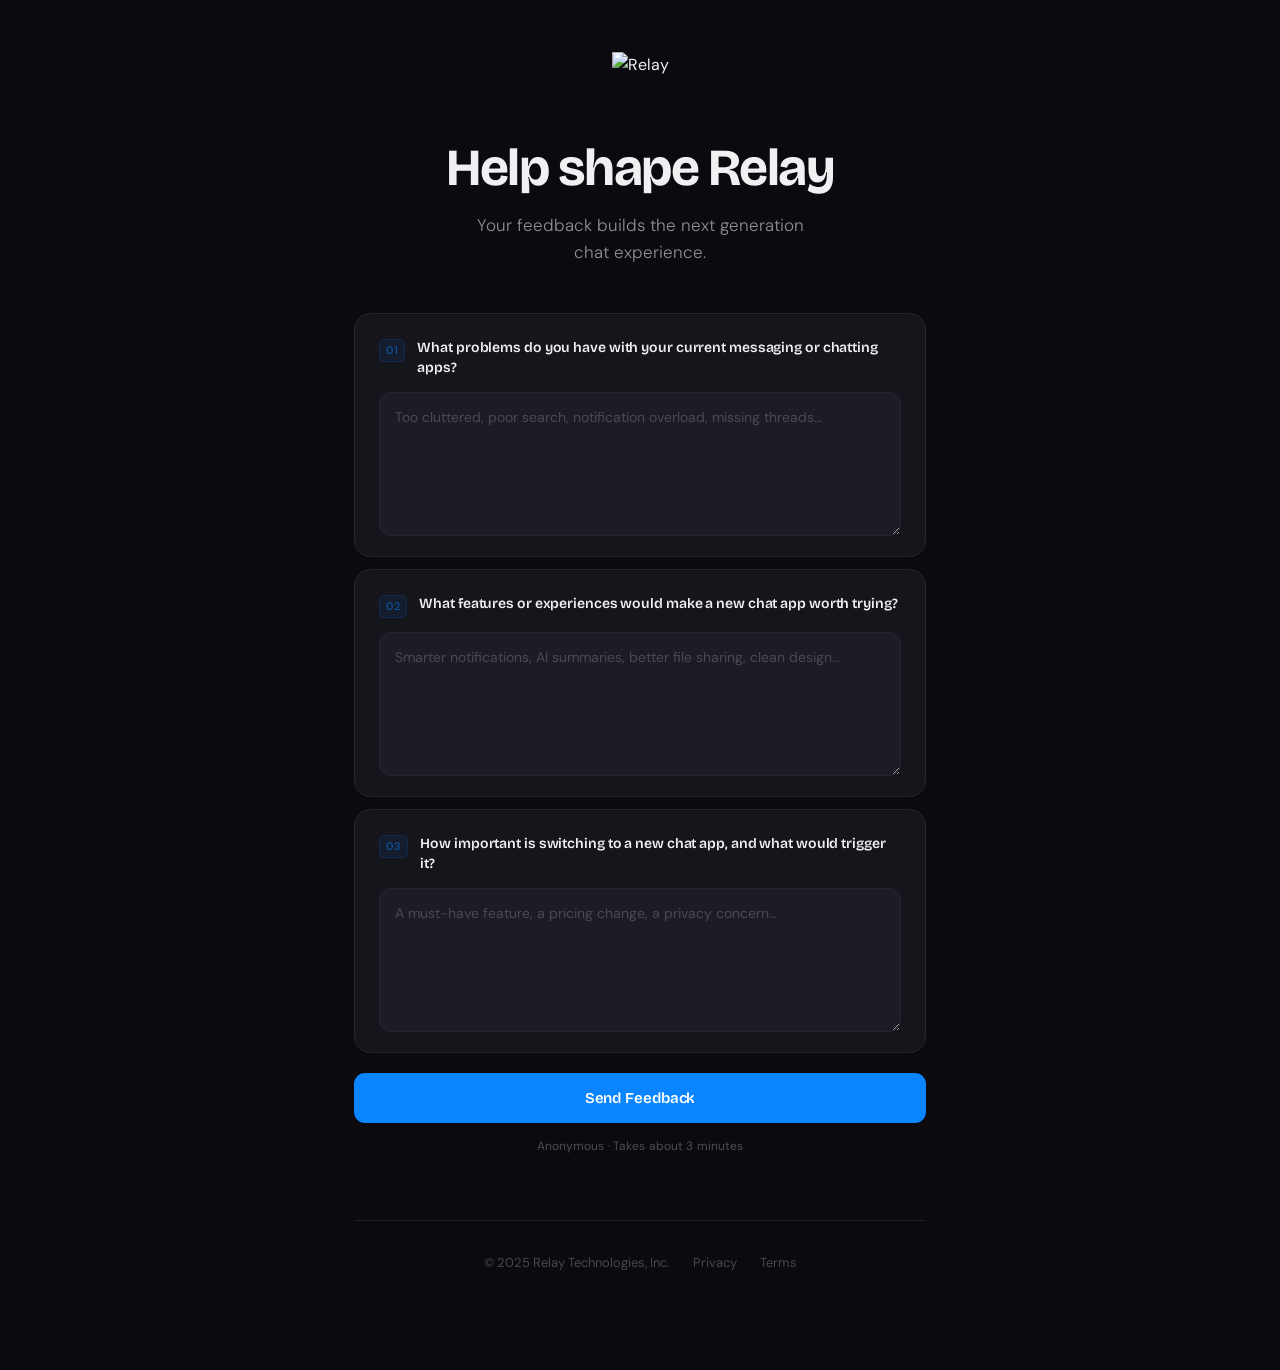
==== commit d8b58b19: "Add files via upload" ====
--- a/index.html
+++ b/index.html
@@ -3,214 +3,125 @@
 <head>
   <meta charset="UTF-8" />
   <meta name="viewport" content="width=device-width, initial-scale=1.0" />
-  <title>Relay — Help Shape the Future</title>
+  <title>Relay — Share Your Feedback</title>
   <meta name="description" content="Your feedback builds the next generation chat experience." />
   <link rel="preconnect" href="https://fonts.googleapis.com" />
   <link rel="preconnect" href="https://fonts.gstatic.com" crossorigin />
-  <link href="https://fonts.googleapis.com/css2?family=Syne:wght@400;500;600;700;800&family=DM+Sans:ital,opsz,wght@0,9..40,300;0,9..40,400;0,9..40,500;1,9..40,300&display=swap" rel="stylesheet" />
+  <link href="https://fonts.googleapis.com/css2?family=Bricolage+Grotesque:opsz,wght@12..96,300;12..96,400;12..96,500;12..96,600;12..96,700&family=DM+Sans:opsz,wght@9..40,300;9..40,400;9..40,500&display=swap" rel="stylesheet" />
   <link rel="stylesheet" href="styles.css" />
 </head>
 <body>
-  <!-- Ambient Background -->
-  <div class="bg-canvas" aria-hidden="true">
-    <div class="glow glow-1"></div>
-    <div class="glow glow-2"></div>
-    <div class="glow glow-3"></div>
-    <div class="noise"></div>
-    <div class="grid-lines"></div>
-  </div>
 
-  <!-- Main Wrapper -->
-  <main class="main-wrapper">
+  <div class="page">
 
-    <!-- Header / Logo -->
-    <header class="site-header" role="banner">
-      <div class="logo-lockup">
-        <div class="logo-mark" aria-hidden="true">
-          <svg width="32" height="32" viewBox="0 0 32 32" fill="none" xmlns="http://www.w3.org/2000/svg">
-            <rect width="32" height="32" rx="9" fill="#0a84ff" fill-opacity="0.12"/>
-            <rect x="0.5" y="0.5" width="31" height="31" rx="8.5" stroke="#0a84ff" stroke-opacity="0.3"/>
-            <!-- Relay relay-race baton / signal icon -->
-            <path d="M8 16 L14 10 L20 16 L26 10" stroke="#0a84ff" stroke-width="2" stroke-linecap="round" stroke-linejoin="round"/>
-            <path d="M8 22 L14 16 L20 22 L26 16" stroke="#0a84ff" stroke-width="2" stroke-linecap="round" stroke-linejoin="round" stroke-opacity="0.5"/>
-          </svg>
-        </div>
-        <span class="logo-wordmark">Relay</span>
-        <span class="logo-badge">Early Access</span>
-      </div>
+    <!-- Logo -->
+    <header class="site-header">
+      <img src="logo.png" alt="Relay" class="logo" />
     </header>
 
-    <!-- Hero Section -->
-    <section class="hero" aria-labelledby="hero-title">
-      <div class="hero-eyebrow">
-        <span class="eyebrow-dot" aria-hidden="true"></span>
-        <span>Beta Research · 2025</span>
-      </div>
-      <h1 class="hero-title" id="hero-title">
-        Help shape<br /><em>Relay</em>
-      </h1>
-      <p class="hero-subtitle">
-        Your feedback builds the next generation<br class="br-desktop" /> chat experience.
-      </p>
-      <div class="hero-stats" aria-label="Community stats">
-        <div class="stat">
-          <span class="stat-num">2.4k</span>
-          <span class="stat-label">Responses so far</span>
-        </div>
-        <div class="stat-divider" aria-hidden="true"></div>
-        <div class="stat">
-          <span class="stat-num">~3 min</span>
-          <span class="stat-label">To complete</span>
-        </div>
-        <div class="stat-divider" aria-hidden="true"></div>
-        <div class="stat">
-          <span class="stat-num">100%</span>
-          <span class="stat-label">Anonymous</span>
-        </div>
-      </div>
+    <!-- Hero -->
+    <section class="hero">
+      <h1 class="hero-title">Help shape Relay</h1>
+      <p class="hero-subtitle">Your feedback builds the next generation chat&nbsp;experience.</p>
     </section>
 
-    <!-- Feedback Form -->
-    <section class="form-section" aria-label="Feedback survey">
+    <!-- Survey Form -->
+    <main class="content">
       <form
         id="relay-form"
         action="https://formspree.io/f/xaqagppb"
         method="POST"
         novalidate
-        aria-live="polite"
       >
-        <!-- Hidden Fields -->
+        <!-- Hidden Formspree fields -->
         <input type="hidden" name="_subject" value="Relay Feedback Submission" />
-        <input type="hidden" name="_format" value="plain" />
 
         <!-- Q1 -->
-        <div class="form-card" data-index="1">
-          <div class="card-header">
-            <span class="card-number" aria-hidden="true">01</span>
-            <label class="card-label" for="q1_problem">
-              What problems do you have with your current messaging or chatting apps?
-            </label>
-          </div>
-          <div class="textarea-wrapper">
-            <textarea
-              id="q1_problem"
-              name="q1_problem"
-              placeholder="e.g. too cluttered, notifications are overwhelming, poor search, missing features..."
-              rows="4"
-              required
-              aria-required="true"
-              aria-describedby="q1-hint"
-            ></textarea>
-            <div class="textarea-glow" aria-hidden="true"></div>
-            <div class="char-hint" id="q1-hint" aria-live="polite"></div>
-          </div>
-          <div class="field-error" aria-live="assertive" role="alert"></div>
+        <div class="field" id="field-q1">
+          <label class="label" for="q1_problem">
+            <span class="label-num" aria-hidden="true">01</span>
+            What problems do you have with your current messaging or chatting apps?
+          </label>
+          <textarea
+            class="input"
+            id="q1_problem"
+            name="q1_problem"
+            placeholder="Too cluttered, poor search, notification overload, missing threads…"
+            rows="5"
+            required
+          ></textarea>
+          <p class="err-msg" id="err-q1" role="alert" aria-live="polite"></p>
         </div>
 
         <!-- Q2 -->
-        <div class="form-card" data-index="2">
-          <div class="card-header">
-            <span class="card-number" aria-hidden="true">02</span>
-            <label class="card-label" for="q2_features">
-              What features or experiences would make a new chat app worth trying for you?
-            </label>
-          </div>
-          <div class="textarea-wrapper">
-            <textarea
-              id="q2_features"
-              name="q2_features"
-              placeholder="e.g. smarter notifications, better threading, AI summaries, seamless file sharing..."
-              rows="4"
-              required
-              aria-required="true"
-              aria-describedby="q2-hint"
-            ></textarea>
-            <div class="textarea-glow" aria-hidden="true"></div>
-            <div class="char-hint" id="q2-hint" aria-live="polite"></div>
-          </div>
-          <div class="field-error" aria-live="assertive" role="alert"></div>
+        <div class="field" id="field-q2">
+          <label class="label" for="q2_features">
+            <span class="label-num" aria-hidden="true">02</span>
+            What features or experiences would make a new chat app worth trying?
+          </label>
+          <textarea
+            class="input"
+            id="q2_features"
+            name="q2_features"
+            placeholder="Smarter notifications, AI summaries, better file sharing, clean design…"
+            rows="5"
+            required
+          ></textarea>
+          <p class="err-msg" id="err-q2" role="alert" aria-live="polite"></p>
         </div>
 
         <!-- Q3 -->
-        <div class="form-card" data-index="3">
-          <div class="card-header">
-            <span class="card-number" aria-hidden="true">03</span>
-            <label class="card-label" for="q3_switch">
-              How important is it for you to switch to a new chat app, and what would trigger that decision?
-            </label>
-          </div>
-          <div class="textarea-wrapper">
-            <textarea
-              id="q3_switch"
-              name="q3_switch"
-              placeholder="e.g. a feature my team can't live without, a pricing change, a privacy breach..."
-              rows="4"
-              required
-              aria-required="true"
-              aria-describedby="q3-hint"
-            ></textarea>
-            <div class="textarea-glow" aria-hidden="true"></div>
-            <div class="char-hint" id="q3-hint" aria-live="polite"></div>
-          </div>
-          <div class="field-error" aria-live="assertive" role="alert"></div>
+        <div class="field" id="field-q3">
+          <label class="label" for="q3_switch">
+            <span class="label-num" aria-hidden="true">03</span>
+            How important is switching to a new chat app, and what would trigger it?
+          </label>
+          <textarea
+            class="input"
+            id="q3_switch"
+            name="q3_switch"
+            placeholder="A must-have feature, a pricing change, a privacy concern…"
+            rows="5"
+            required
+          ></textarea>
+          <p class="err-msg" id="err-q3" role="alert" aria-live="polite"></p>
         </div>
 
         <!-- Submit -->
-        <div class="submit-wrap">
-          <button
-            type="submit"
-            id="submit-btn"
-            class="submit-btn"
-            aria-live="polite"
-          >
+        <div class="submit-row">
+          <button type="submit" id="submit-btn" class="submit-btn">
             <span class="btn-label">Send Feedback</span>
-            <span class="btn-icon" aria-hidden="true">
-              <!-- Arrow right -->
-              <svg width="16" height="16" viewBox="0 0 16 16" fill="none">
-                <path d="M3 8H13M13 8L9 4M13 8L9 12" stroke="currentColor" stroke-width="1.6" stroke-linecap="round" stroke-linejoin="round"/>
-              </svg>
-            </span>
-            <span class="btn-spinner" aria-hidden="true">
-              <svg width="18" height="18" viewBox="0 0 18 18" fill="none">
-                <circle cx="9" cy="9" r="7" stroke="currentColor" stroke-width="2" stroke-dasharray="35" stroke-dashoffset="35" stroke-linecap="round"/>
-              </svg>
-            </span>
+            <span class="btn-spinner" aria-hidden="true"></span>
           </button>
-          <p class="submit-note" aria-hidden="true">No account required · Responses are anonymous</p>
+          <p class="submit-caption">Anonymous &middot; Takes about 3 minutes</p>
         </div>
+
       </form>
 
-      <!-- Success State -->
-      <div class="success-panel" id="success-panel" aria-live="assertive" role="status" hidden>
-        <div class="success-icon" aria-hidden="true">
-          <svg width="40" height="40" viewBox="0 0 40 40" fill="none">
-            <circle class="success-ring" cx="20" cy="20" r="18" stroke="#0a84ff" stroke-width="1.5" stroke-dasharray="113" stroke-dashoffset="113"/>
-            <path class="success-check" d="M12 20L18 26L28 14" stroke="#0a84ff" stroke-width="2.5" stroke-linecap="round" stroke-linejoin="round" stroke-dasharray="28" stroke-dashoffset="28"/>
+      <!-- Success state (replaces form) -->
+      <div class="success" id="success-panel" hidden>
+        <div class="success-check" aria-hidden="true">
+          <svg width="20" height="20" viewBox="0 0 20 20" fill="none">
+            <path d="M4 10.5L8.5 15L16 6" stroke="currentColor" stroke-width="1.75" stroke-linecap="round" stroke-linejoin="round"/>
           </svg>
         </div>
-        <h2 class="success-title">Thanks — you're helping shape Relay</h2>
-        <p class="success-body">Your feedback has been received. We read every response carefully as we build something worth switching to.</p>
-        <div class="success-meta">
-          <span class="success-dot" aria-hidden="true"></span>
-          Submission recorded
-        </div>
+        <h2 class="success-heading">Thank you for your feedback</h2>
+        <p class="success-body">We read every response as we build Relay.</p>
       </div>
-    </section>
+    </main>
 
     <!-- Footer -->
-    <footer class="site-footer" role="contentinfo">
-      <div class="footer-inner">
-        <span class="footer-logo">Relay</span>
-        <span class="footer-sep" aria-hidden="true">·</span>
-        <span class="footer-copy">© 2025 Relay Technologies, Inc.</span>
-        <span class="footer-sep" aria-hidden="true">·</span>
-        <a href="#" class="footer-link">Privacy</a>
-        <span class="footer-sep" aria-hidden="true">·</span>
-        <a href="#" class="footer-link">Terms</a>
-      </div>
+    <footer class="site-footer">
+      <p>
+        &copy; 2025 Relay Technologies, Inc.
+        <span class="sep">&middot;</span>
+        <a href="#">Privacy</a>
+        <span class="sep">&middot;</span>
+        <a href="#">Terms</a>
+      </p>
     </footer>
 
-  </main>
+  </div><!-- /.page -->
 
   <script src="main.js"></script>
 </body>
--- a/styles.css
+++ b/styles.css
@@ -1,48 +1,44 @@
-/* ============================================================
-   RELAY — Premium Feedback Landing Page
-   Dark SaaS aesthetic · Syne + DM Sans
-   ============================================================ */
-
-/* ── Reset & Base ─────────────────────────────────────────── */
+/* ================================================================
+   RELAY — Minimal Apple-Grade Feedback Page
+   Dark, calm, refined. Zero glow. Zero grid. Zero neon.
+   Bricolage Grotesque (display) + DM Sans (body)
+   ================================================================ */
+
+/* ── Reset ───────────────────────────────────────────────────── */
 *, *::before, *::after {
   box-sizing: border-box;
   margin: 0;
   padding: 0;
 }
 
+/* ── Design Tokens ───────────────────────────────────────────── */
 :root {
-  --bg:       #0b0b0f;
-  --panel:    #15151c;
-  --panel-2:  #1c1c26;
-  --text:     #f5f5f7;
-  --muted:    #a1a1aa;
-  --border:   #2a2a35;
-  --accent:   #0a84ff;
-  --accent-2: #2873ce;
-  --accent-glow: rgba(10, 132, 255, 0.18);
-  --success:  #30d158;
-  --error:    #ff453a;
-
-  --font-display: 'Syne', sans-serif;
+  --bg:          #0b0b0f;
+  --panel:       #15151c;
+  --panel-2:     #1c1c26;
+  --text:        #f0f0f2;
+  --muted:       #8e8e96;
+  --border:      #25252f;
+  --border-focus:#3a3a4a;
+  --accent:      #0a84ff;
+  --accent-dim:  rgba(10, 132, 255, 0.55);
+  --success:     #34c759;
+  --error:       #ff453a;
+
+  --font-display: 'Bricolage Grotesque', sans-serif;
   --font-body:    'DM Sans', sans-serif;
 
-  --radius-sm:   8px;
-  --radius-md:   14px;
-  --radius-lg:   20px;
-  --radius-xl:   28px;
-
-  --shadow-card:   0 1px 0 0 rgba(255,255,255,0.04) inset,
-                   0 0 0 1px var(--border),
-                   0 4px 32px rgba(0,0,0,0.4);
-  --shadow-focus:  0 0 0 3px rgba(10, 132, 255, 0.28);
-
-  --transition-fast:   150ms cubic-bezier(0.4, 0, 0.2, 1);
-  --transition-smooth: 280ms cubic-bezier(0.4, 0, 0.2, 1);
-  --transition-spring: 400ms cubic-bezier(0.34, 1.56, 0.64, 1);
-}
-
+  --radius-input: 11px;
+  --radius-card:  16px;
+  --radius-btn:   11px;
+
+  /* Transitions */
+  --t-fast:   140ms ease;
+  --t-base:   220ms ease;
+}
+
+/* ── Base ────────────────────────────────────────────────────── */
 html {
-  scroll-behavior: smooth;
   -webkit-font-smoothing: antialiased;
   -moz-osx-font-smoothing: grayscale;
 }
@@ -54,830 +50,390 @@
   font-size: 16px;
   line-height: 1.6;
   min-height: 100vh;
-  overflow-x: hidden;
-}
-
-/* ── Ambient Background ───────────────────────────────────── */
-.bg-canvas {
-  position: fixed;
-  inset: 0;
-  z-index: 0;
-  pointer-events: none;
-  overflow: hidden;
-}
-
-.glow {
-  position: absolute;
-  border-radius: 50%;
-  filter: blur(120px);
-  animation: glowPulse 8s ease-in-out infinite alternate;
-}
-
-.glow-1 {
-  width: 600px;
-  height: 600px;
-  top: -200px;
-  left: 50%;
-  transform: translateX(-50%);
-  background: radial-gradient(circle, rgba(10, 132, 255, 0.09) 0%, transparent 70%);
-  animation-delay: 0s;
-}
-
-.glow-2 {
-  width: 400px;
-  height: 400px;
-  bottom: 10%;
-  left: -100px;
-  background: radial-gradient(circle, rgba(40, 115, 206, 0.07) 0%, transparent 70%);
-  animation-delay: -3s;
-}
-
-.glow-3 {
-  width: 350px;
-  height: 350px;
-  bottom: 20%;
-  right: -80px;
-  background: radial-gradient(circle, rgba(10, 132, 255, 0.06) 0%, transparent 70%);
-  animation-delay: -5s;
-}
-
-@keyframes glowPulse {
-  0%   { opacity: 0.7; transform: scale(1) translateX(-50%); }
-  100% { opacity: 1;   transform: scale(1.12) translateX(-50%); }
-}
-
-.glow-2, .glow-3 {
-  animation-name: glowPulseSimple;
-}
-
-@keyframes glowPulseSimple {
-  0%   { opacity: 0.5; transform: scale(1); }
-  100% { opacity: 1;   transform: scale(1.15); }
-}
-
-/* Noise texture overlay */
-.noise {
-  position: absolute;
-  inset: 0;
-  background-image: url("data:image/svg+xml,%3Csvg viewBox='0 0 256 256' xmlns='http://www.w3.org/2000/svg'%3E%3Cfilter id='n'%3E%3CfeTurbulence type='fractalNoise' baseFrequency='0.9' numOctaves='4' stitchTiles='stitch'/%3E%3C/filter%3E%3Crect width='100%25' height='100%25' filter='url(%23n)' opacity='0.04'/%3E%3C/svg%3E");
-  background-size: 256px 256px;
-  opacity: 0.35;
-  mix-blend-mode: overlay;
-}
-
-/* Subtle grid */
-.grid-lines {
-  position: absolute;
-  inset: 0;
-  background-image:
-    linear-gradient(rgba(255,255,255,0.018) 1px, transparent 1px),
-    linear-gradient(90deg, rgba(255,255,255,0.018) 1px, transparent 1px);
-  background-size: 64px 64px;
-  mask-image: radial-gradient(ellipse 80% 80% at 50% 0%, black 0%, transparent 70%);
-}
-
-/* ── Layout ───────────────────────────────────────────────── */
-.main-wrapper {
-  position: relative;
-  z-index: 1;
-  max-width: 680px;
+}
+
+/* ── Page Layout ─────────────────────────────────────────────── */
+.page {
+  width: 100%;
+  max-width: 620px;
   margin: 0 auto;
-  padding: 0 24px 80px;
-
-  /* Fade in on load */
-  opacity: 0;
-  transform: translateY(16px);
-  animation: pageReveal 0.7s cubic-bezier(0.4, 0, 0.2, 1) 0.1s forwards;
-}
-
-@keyframes pageReveal {
-  to { opacity: 1; transform: translateY(0); }
-}
-
-/* ── Header ───────────────────────────────────────────────── */
+  padding: 0 24px 96px;
+
+  /* Single clean fade-in on load */
+  animation: fadeUp 0.55s cubic-bezier(0.4, 0, 0.2, 1) both;
+}
+
+@keyframes fadeUp {
+  from { opacity: 0; transform: translateY(14px); }
+  to   { opacity: 1; transform: translateY(0); }
+}
+
+/* ── Header / Logo ───────────────────────────────────────────── */
 .site-header {
-  padding: 36px 0 0;
-  display: flex;
-  align-items: center;
-}
-
-.logo-lockup {
-  display: flex;
-  align-items: center;
-  gap: 10px;
-}
-
-.logo-mark {
-  display: flex;
-  align-items: center;
+  padding-top: 52px;
+  padding-bottom: 0;
+  display: flex;
   justify-content: center;
-  transition: transform var(--transition-spring);
-}
-
-.logo-mark:hover {
-  transform: scale(1.05) rotate(-3deg);
-}
-
-.logo-wordmark {
-  font-family: var(--font-display);
-  font-weight: 700;
-  font-size: 18px;
-  letter-spacing: -0.5px;
-  color: var(--text);
-}
-
-.logo-badge {
-  font-family: var(--font-body);
-  font-size: 10px;
-  font-weight: 500;
-  letter-spacing: 0.06em;
-  text-transform: uppercase;
-  color: var(--accent);
-  background: rgba(10, 132, 255, 0.1);
-  border: 1px solid rgba(10, 132, 255, 0.22);
-  border-radius: 100px;
-  padding: 2px 8px;
-  margin-left: 2px;
-}
-
-/* ── Hero ─────────────────────────────────────────────────── */
+}
+
+.logo {
+  height: 36px;
+  width: auto;
+  display: block;
+  /* Fallback if logo.png is missing */
+  object-fit: contain;
+}
+
+/* ── Hero ────────────────────────────────────────────────────── */
 .hero {
-  padding: 72px 0 56px;
   text-align: center;
-}
-
-.hero-eyebrow {
-  display: inline-flex;
-  align-items: center;
-  gap: 7px;
-  font-size: 12px;
-  font-weight: 500;
-  letter-spacing: 0.08em;
-  text-transform: uppercase;
-  color: var(--muted);
-  margin-bottom: 24px;
-
-  opacity: 0;
-  animation: fadeUp 0.5s ease 0.35s forwards;
-}
-
-.eyebrow-dot {
-  width: 6px;
-  height: 6px;
-  border-radius: 50%;
-  background: var(--accent);
-  box-shadow: 0 0 8px var(--accent);
-  animation: dotPulse 2.4s ease-in-out infinite;
-}
-
-@keyframes dotPulse {
-  0%, 100% { opacity: 1; box-shadow: 0 0 6px var(--accent); }
-  50%       { opacity: 0.5; box-shadow: 0 0 12px var(--accent); }
+  padding: 52px 0 48px;
 }
 
 .hero-title {
   font-family: var(--font-display);
-  font-size: clamp(44px, 8vw, 68px);
-  font-weight: 800;
-  letter-spacing: -2.5px;
-  line-height: 1.02;
+  font-size: clamp(34px, 6vw, 52px);
+  font-weight: 700;
+  letter-spacing: -1.5px;
+  line-height: 1.08;
   color: var(--text);
-  margin-bottom: 20px;
-
-  opacity: 0;
-  animation: fadeUp 0.6s ease 0.45s forwards;
-}
-
-.hero-title em {
-  font-style: normal;
-  background: linear-gradient(135deg, #0a84ff 0%, #5ba3ff 60%, #8cc4ff 100%);
-  -webkit-background-clip: text;
-  -webkit-text-fill-color: transparent;
-  background-clip: text;
+  margin-bottom: 16px;
 }
 
 .hero-subtitle {
-  font-size: 18px;
+  font-size: 17px;
   font-weight: 300;
   color: var(--muted);
   line-height: 1.55;
-  max-width: 440px;
-  margin: 0 auto 40px;
-
-  opacity: 0;
-  animation: fadeUp 0.6s ease 0.55s forwards;
-}
-
-.br-desktop { display: inline; }
-
-/* Stats row */
-.hero-stats {
-  display: flex;
-  align-items: center;
-  justify-content: center;
-  gap: 0;
+  max-width: 400px;
+  margin: 0 auto;
+}
+
+/* ── Form Container ──────────────────────────────────────────── */
+.content {
+  width: 100%;
+}
+
+form {
+  display: flex;
+  flex-direction: column;
+  gap: 12px;
+}
+
+/* ── Individual Question Block ───────────────────────────────── */
+.field {
   background: var(--panel);
   border: 1px solid var(--border);
-  border-radius: var(--radius-xl);
-  padding: 18px 32px;
-  display: inline-flex;
-
-  opacity: 0;
-  animation: fadeUp 0.6s ease 0.65s forwards;
-}
-
-.stat {
-  display: flex;
-  flex-direction: column;
-  align-items: center;
-  gap: 2px;
-  padding: 0 24px;
-}
-
-.stat-num {
+  border-radius: var(--radius-card);
+  padding: 24px 24px 20px;
+  transition: border-color var(--t-base);
+}
+
+.field:focus-within {
+  border-color: var(--border-focus);
+}
+
+/* Error state */
+.field.is-invalid {
+  border-color: rgba(255, 69, 58, 0.4);
+  animation: shake 0.32s ease both;
+}
+
+@keyframes shake {
+  0%, 100% { transform: translateX(0); }
+  20%       { transform: translateX(-4px); }
+  40%       { transform: translateX(4px); }
+  60%       { transform: translateX(-3px); }
+  80%       { transform: translateX(3px); }
+}
+
+/* ── Label ───────────────────────────────────────────────────── */
+.label {
+  display: flex;
+  align-items: flex-start;
+  gap: 12px;
   font-family: var(--font-display);
-  font-size: 20px;
-  font-weight: 700;
-  letter-spacing: -0.5px;
-  color: var(--text);
-}
-
-.stat-label {
-  font-size: 11px;
-  font-weight: 400;
-  color: var(--muted);
-  letter-spacing: 0.02em;
-  white-space: nowrap;
-}
-
-.stat-divider {
-  width: 1px;
-  height: 36px;
-  background: var(--border);
-  flex-shrink: 0;
-}
-
-/* ── Form Section ─────────────────────────────────────────── */
-.form-section {
-  display: flex;
-  flex-direction: column;
-  gap: 16px;
-}
-
-/* ── Form Cards ───────────────────────────────────────────── */
-.form-card {
-  background: var(--panel);
-  border: 1px solid var(--border);
-  border-radius: var(--radius-lg);
-  padding: 28px 28px 24px;
-  box-shadow: var(--shadow-card);
-  transition: border-color var(--transition-smooth), box-shadow var(--transition-smooth);
-  position: relative;
-  overflow: hidden;
-
-  opacity: 0;
-  transform: translateY(12px);
-}
-
-.form-card::before {
-  content: '';
-  position: absolute;
-  top: 0;
-  left: 0;
-  right: 0;
-  height: 1px;
-  background: linear-gradient(90deg, transparent, rgba(255,255,255,0.06), transparent);
-  pointer-events: none;
-}
-
-.form-card:nth-child(1) { animation: fadeUp 0.55s ease 0.6s forwards; }
-.form-card:nth-child(2) { animation: fadeUp 0.55s ease 0.72s forwards; }
-.form-card:nth-child(3) { animation: fadeUp 0.55s ease 0.84s forwards; }
-
-.form-card:hover {
-  border-color: rgba(42, 42, 53, 1);
-  box-shadow: var(--shadow-card), 0 0 40px rgba(10, 132, 255, 0.04);
-}
-
-.form-card:focus-within {
-  border-color: rgba(10, 132, 255, 0.35);
-  box-shadow: var(--shadow-card), 0 0 0 1px rgba(10, 132, 255, 0.15), 0 8px 48px rgba(10, 132, 255, 0.06);
-}
-
-.card-header {
-  display: flex;
-  align-items: flex-start;
-  gap: 14px;
-  margin-bottom: 16px;
-}
-
-.card-number {
-  font-family: var(--font-display);
-  font-size: 11px;
-  font-weight: 700;
-  letter-spacing: 0.1em;
-  color: var(--accent);
-  background: rgba(10, 132, 255, 0.1);
-  border: 1px solid rgba(10, 132, 255, 0.18);
-  border-radius: 6px;
-  padding: 4px 7px;
-  line-height: 1;
-  flex-shrink: 0;
-  margin-top: 2px;
-}
-
-.card-label {
-  font-family: var(--font-display);
-  font-size: 15px;
+  font-size: 14px;
   font-weight: 600;
   color: var(--text);
+  line-height: 1.45;
+  letter-spacing: -0.1px;
+  margin-bottom: 14px;
+  cursor: pointer;
+}
+
+.label-num {
+  font-family: var(--font-body);
+  font-size: 11px;
+  font-weight: 500;
+  letter-spacing: 0.06em;
+  color: var(--accent-dim);
+  background: rgba(10, 132, 255, 0.08);
+  border: 1px solid rgba(10, 132, 255, 0.14);
+  border-radius: 6px;
+  padding: 3px 6px;
   line-height: 1.4;
-  letter-spacing: -0.2px;
-  cursor: pointer;
-  transition: color var(--transition-fast);
-}
-
-.form-card:focus-within .card-label {
-  color: rgba(245, 245, 247, 0.95);
-}
-
-/* ── Textarea ─────────────────────────────────────────────── */
-.textarea-wrapper {
-  position: relative;
-}
-
-textarea {
+  flex-shrink: 0;
+  margin-top: 1px;
+}
+
+/* ── Textarea ────────────────────────────────────────────────── */
+.input {
+  display: block;
   width: 100%;
   background: var(--panel-2);
   border: 1px solid var(--border);
-  border-radius: var(--radius-md);
+  border-radius: var(--radius-input);
   color: var(--text);
   font-family: var(--font-body);
   font-size: 14px;
   font-weight: 400;
   line-height: 1.65;
-  padding: 14px 16px 36px;
+  padding: 13px 15px;
+
+  /* Critical: no hidden overflow */
   resize: vertical;
-  min-height: 110px;
+  min-height: 120px;
+  overflow: auto;
+
   outline: none;
-  transition:
-    border-color var(--transition-smooth),
-    background-color var(--transition-smooth),
-    box-shadow var(--transition-smooth);
   -webkit-appearance: none;
-  position: relative;
-  z-index: 1;
-  display: block;
-}
-
-textarea::placeholder {
-  color: rgba(161, 161, 170, 0.45);
-  font-style: italic;
-}
-
-textarea:hover {
-  border-color: rgba(60, 60, 80, 1);
-  background: rgba(28, 28, 38, 0.9);
-}
-
-textarea:focus {
-  border-color: rgba(10, 132, 255, 0.5);
-  background: rgba(28, 28, 38, 1);
-  box-shadow: var(--shadow-focus);
-}
-
-/* Focus glow beneath textarea */
-.textarea-glow {
-  position: absolute;
-  inset: 0;
-  border-radius: var(--radius-md);
-  background: radial-gradient(ellipse 60% 40% at 50% 100%, rgba(10,132,255,0.07) 0%, transparent 100%);
-  opacity: 0;
-  transition: opacity var(--transition-smooth);
-  pointer-events: none;
-  z-index: 0;
-}
-
-textarea:focus ~ .textarea-glow {
-  opacity: 1;
-}
-
-.char-hint {
-  position: absolute;
-  bottom: 10px;
-  right: 12px;
-  font-size: 11px;
-  color: var(--muted);
-  opacity: 0;
-  transition: opacity var(--transition-fast);
-  z-index: 2;
-  pointer-events: none;
-  font-variant-numeric: tabular-nums;
-}
-
-textarea:focus ~ .textarea-glow ~ .char-hint,
-textarea:not(:placeholder-shown) ~ .textarea-glow ~ .char-hint {
-  opacity: 0.6;
-}
-
-/* ── Field Error ──────────────────────────────────────────── */
-.field-error {
+  transition: border-color var(--t-base), background-color var(--t-fast);
+}
+
+.input::placeholder {
+  color: rgba(142, 142, 150, 0.4);
+}
+
+.input:hover {
+  background: rgba(30, 30, 42, 0.9);
+  border-color: rgba(48, 48, 62, 1);
+}
+
+.input:focus {
+  background: rgba(30, 30, 42, 1);
+  border-color: rgba(10, 132, 255, 0.45);
+  /* Clean border-only focus — no glow */
+}
+
+/* ── Error Message ───────────────────────────────────────────── */
+.err-msg {
   font-size: 12px;
   color: var(--error);
-  margin-top: 8px;
-  min-height: 16px;
-  display: flex;
-  align-items: center;
-  gap: 5px;
-  opacity: 0;
-  transform: translateY(-4px);
-  transition: opacity var(--transition-fast), transform var(--transition-fast);
-}
-
-.field-error.visible {
-  opacity: 1;
-  transform: translateY(0);
-}
-
-.field-error::before {
-  content: '';
-  width: 4px;
-  height: 4px;
-  border-radius: 50%;
-  background: var(--error);
-  flex-shrink: 0;
-}
-
-/* ── Submit Button ────────────────────────────────────────── */
-.submit-wrap {
+  margin-top: 10px;
+  min-height: 0;
+  line-height: 1.4;
+  /* Hidden by default */
+  display: none;
+}
+
+.err-msg.visible {
+  display: block;
+}
+
+/* ── Submit Row ──────────────────────────────────────────────── */
+.submit-row {
   display: flex;
   flex-direction: column;
   align-items: center;
   gap: 14px;
-  margin-top: 8px;
-
-  opacity: 0;
-  animation: fadeUp 0.55s ease 1s forwards;
-}
-
+  padding-top: 8px;
+}
+
+/* ── Submit Button ───────────────────────────────────────────── */
 .submit-btn {
   width: 100%;
-  height: 54px;
+  height: 50px;
   background: var(--accent);
   border: none;
-  border-radius: var(--radius-md);
+  border-radius: var(--radius-btn);
   color: #fff;
   font-family: var(--font-display);
   font-size: 15px;
   font-weight: 600;
   letter-spacing: -0.1px;
   cursor: pointer;
+
   display: flex;
   align-items: center;
   justify-content: center;
-  gap: 8px;
+  gap: 0;
+
   position: relative;
   overflow: hidden;
+
   transition:
-    background-color var(--transition-fast),
-    transform var(--transition-fast),
-    box-shadow var(--transition-fast),
-    opacity var(--transition-fast);
-
-  box-shadow:
-    0 1px 0 rgba(255,255,255,0.15) inset,
-    0 4px 20px rgba(10, 132, 255, 0.35);
-}
-
-.submit-btn::before {
-  content: '';
-  position: absolute;
-  inset: 0;
-  background: linear-gradient(to bottom, rgba(255,255,255,0.08) 0%, transparent 100%);
-  pointer-events: none;
+    background-color var(--t-fast),
+    transform var(--t-fast),
+    opacity var(--t-fast);
 }
 
 .submit-btn:hover:not(:disabled) {
-  background: var(--accent-2);
-  box-shadow: 0 1px 0 rgba(255,255,255,0.1) inset, 0 6px 28px rgba(10, 132, 255, 0.4);
-  transform: translateY(-1px);
+  background: #0073e0;
 }
 
 .submit-btn:active:not(:disabled) {
-  transform: scale(0.985) translateY(0);
-  box-shadow: 0 1px 0 rgba(255,255,255,0.1) inset, 0 2px 12px rgba(10, 132, 255, 0.25);
+  transform: scale(0.988);
+  background: #0066cc;
 }
 
 .submit-btn:disabled {
-  opacity: 0.7;
+  opacity: 0.65;
   cursor: not-allowed;
-  transform: none;
-}
-
-.btn-label,
-.btn-icon,
-.btn-spinner {
-  display: flex;
-  align-items: center;
-  transition: opacity var(--transition-fast), transform var(--transition-fast);
+}
+
+/* Label / spinner toggle */
+.btn-label {
+  transition: opacity var(--t-fast);
 }
 
 .btn-spinner {
   position: absolute;
+  width: 18px;
+  height: 18px;
+  border: 2px solid rgba(255,255,255,0.3);
+  border-top-color: #fff;
+  border-radius: 50%;
   opacity: 0;
-  transform: scale(0.6);
-}
-
-.btn-spinner svg circle {
-  animation: spinnerRotate 1s linear infinite;
-  transform-origin: center;
-}
-
-@keyframes spinnerRotate {
-  0%   { stroke-dashoffset: 35; transform: rotate(0deg); }
-  50%  { stroke-dashoffset: 10; }
-  100% { stroke-dashoffset: 35; transform: rotate(360deg); }
-}
-
-/* Loading state */
-.submit-btn.loading .btn-label,
-.submit-btn.loading .btn-icon {
+  transition: opacity var(--t-fast);
+  animation: spin 0.75s linear infinite;
+}
+
+@keyframes spin {
+  to { transform: rotate(360deg); }
+}
+
+.submit-btn.is-loading .btn-label {
   opacity: 0;
-  transform: scale(0.85);
-}
-
-.submit-btn.loading .btn-spinner {
+}
+
+.submit-btn.is-loading .btn-spinner {
   opacity: 1;
-  transform: scale(1);
-}
-
-.submit-note {
+}
+
+/* ── Submit Caption ──────────────────────────────────────────── */
+.submit-caption {
   font-size: 12px;
-  color: rgba(161, 161, 170, 0.55);
+  color: rgba(142, 142, 150, 0.5);
   letter-spacing: 0.01em;
-}
-
-/* ── Success Panel ────────────────────────────────────────── */
-.success-panel {
+  text-align: center;
+}
+
+/* ── Success State ───────────────────────────────────────────── */
+.success {
   background: var(--panel);
-  border: 1px solid rgba(10, 132, 255, 0.2);
-  border-radius: var(--radius-xl);
+  border: 1px solid var(--border);
+  border-radius: var(--radius-card);
   padding: 56px 40px 52px;
   text-align: center;
-  box-shadow:
-    0 0 0 1px rgba(10, 132, 255, 0.08),
-    0 8px 64px rgba(10, 132, 255, 0.08),
-    var(--shadow-card);
-  position: relative;
-  overflow: hidden;
-
-  animation: successReveal 0.6s cubic-bezier(0.34, 1.56, 0.64, 1) both;
-}
-
-.success-panel::before {
-  content: '';
-  position: absolute;
-  top: 0;
-  left: 50%;
-  transform: translateX(-50%);
-  width: 200px;
-  height: 1px;
-  background: linear-gradient(90deg, transparent, rgba(10,132,255,0.4), transparent);
-}
-
-@keyframes successReveal {
-  from { opacity: 0; transform: scale(0.92) translateY(20px); }
-  to   { opacity: 1; transform: scale(1) translateY(0); }
-}
-
-.success-panel[hidden] {
+
+  animation: fadeUp 0.45s cubic-bezier(0.4, 0, 0.2, 1) both;
+}
+
+.success[hidden] {
   display: none;
 }
 
-.success-icon {
-  display: flex;
+.success-check {
+  display: flex;
+  align-items: center;
   justify-content: center;
-  margin-bottom: 24px;
-}
-
-.success-icon svg {
-  filter: drop-shadow(0 0 12px rgba(10, 132, 255, 0.4));
-}
-
-.success-ring {
-  animation: drawRing 0.8s cubic-bezier(0.4, 0, 0.2, 1) 0.1s forwards;
-  stroke-dashoffset: 113;
-}
-
-@keyframes drawRing {
-  to { stroke-dashoffset: 0; }
-}
-
-.success-check {
-  animation: drawCheck 0.5s cubic-bezier(0.4, 0, 0.2, 1) 0.65s forwards;
-  stroke-dashoffset: 28;
-}
-
-@keyframes drawCheck {
-  to { stroke-dashoffset: 0; }
-}
-
-.success-title {
+  width: 44px;
+  height: 44px;
+  border-radius: 50%;
+  background: rgba(52, 199, 89, 0.1);
+  border: 1px solid rgba(52, 199, 89, 0.2);
+  color: var(--success);
+  margin: 0 auto 24px;
+}
+
+.success-heading {
   font-family: var(--font-display);
   font-size: 22px;
   font-weight: 700;
   letter-spacing: -0.5px;
   color: var(--text);
-  margin-bottom: 12px;
+  margin-bottom: 10px;
 }
 
 .success-body {
   font-size: 15px;
+  font-weight: 300;
   color: var(--muted);
-  line-height: 1.6;
-  max-width: 380px;
-  margin: 0 auto 28px;
-}
-
-.success-meta {
-  display: inline-flex;
-  align-items: center;
-  gap: 7px;
-  font-size: 12px;
-  font-weight: 500;
-  color: var(--success);
-  background: rgba(48, 209, 88, 0.08);
-  border: 1px solid rgba(48, 209, 88, 0.18);
-  border-radius: 100px;
-  padding: 5px 12px;
-}
-
-.success-dot {
-  width: 6px;
-  height: 6px;
-  border-radius: 50%;
-  background: var(--success);
-  box-shadow: 0 0 6px var(--success);
-  animation: dotPulse 2s ease-in-out infinite;
-}
-
-/* ── Footer ───────────────────────────────────────────────── */
+  line-height: 1.55;
+}
+
+/* ── Footer ──────────────────────────────────────────────────── */
 .site-footer {
-  padding: 48px 0 0;
-  border-top: 1px solid rgba(42, 42, 53, 0.6);
-  margin-top: 56px;
-}
-
-.footer-inner {
+  margin-top: 64px;
+  padding-top: 32px;
+  border-top: 1px solid rgba(37, 37, 47, 0.8);
+  text-align: center;
+}
+
+.site-footer p {
+  font-size: 13px;
+  color: rgba(142, 142, 150, 0.45);
   display: flex;
   align-items: center;
   justify-content: center;
   flex-wrap: wrap;
-  gap: 8px 12px;
-  font-size: 13px;
-  color: rgba(161, 161, 170, 0.5);
-}
-
-.footer-logo {
-  font-family: var(--font-display);
-  font-weight: 700;
-  font-size: 14px;
-  color: rgba(245, 245, 247, 0.3);
-  letter-spacing: -0.3px;
-}
-
-.footer-sep {
-  opacity: 0.35;
-}
-
-.footer-link {
-  color: rgba(161, 161, 170, 0.5);
+  gap: 4px 10px;
+}
+
+.site-footer a {
+  color: rgba(142, 142, 150, 0.45);
   text-decoration: none;
-  transition: color var(--transition-fast);
-}
-
-.footer-link:hover {
+  transition: color var(--t-fast);
+}
+
+.site-footer a:hover {
   color: var(--muted);
 }
 
-/* ── Utilities ────────────────────────────────────────────── */
-@keyframes fadeUp {
-  from { opacity: 0; transform: translateY(12px); }
-  to   { opacity: 1; transform: translateY(0); }
-}
-
-/* ── Invalid state on cards ───────────────────────────────── */
-.form-card.has-error {
-  border-color: rgba(255, 69, 58, 0.3);
-  animation: shake 0.35s cubic-bezier(0.36, 0.07, 0.19, 0.97) both;
-}
-
-@keyframes shake {
-  10%, 90% { transform: translateX(-2px); }
-  20%, 80% { transform: translateX(3px); }
-  30%, 50%, 70% { transform: translateX(-3px); }
-  40%, 60% { transform: translateX(3px); }
-}
-
-textarea.has-error {
-  border-color: rgba(255, 69, 58, 0.45);
-  box-shadow: 0 0 0 3px rgba(255, 69, 58, 0.12);
-}
-
-/* ── Responsive ───────────────────────────────────────────── */
-@media (max-width: 600px) {
-  .main-wrapper {
-    padding: 0 16px 60px;
+.sep {
+  opacity: 0.4;
+}
+
+/* ── Responsive ──────────────────────────────────────────────── */
+@media (max-width: 560px) {
+  .page {
+    padding: 0 16px 72px;
   }
 
   .site-header {
-    padding-top: 24px;
+    padding-top: 36px;
   }
 
   .hero {
-    padding: 48px 0 40px;
+    padding: 40px 0 36px;
   }
 
   .hero-title {
-    letter-spacing: -1.5px;
+    letter-spacing: -1px;
   }
 
   .hero-subtitle {
-    font-size: 16px;
-  }
-
-  .hero-stats {
-    padding: 14px 20px;
-    border-radius: var(--radius-lg);
-  }
-
-  .stat {
-    padding: 0 16px;
-  }
-
-  .stat-num {
-    font-size: 17px;
-  }
-
-  .stat-label {
-    font-size: 10px;
-  }
-
-  .form-card {
-    padding: 22px 20px 20px;
-  }
-
-  .card-label {
-    font-size: 14px;
-  }
-
-  .success-panel {
+    font-size: 15px;
+  }
+
+  .field {
+    padding: 20px 18px 18px;
+  }
+
+  .success {
     padding: 40px 24px 36px;
   }
-
-  .success-title {
-    font-size: 18px;
-  }
-
-  .br-desktop { display: none; }
-}
-
-@media (max-width: 380px) {
-  .hero-stats {
-    flex-direction: column;
-    gap: 12px;
-    align-items: center;
-  }
-
-  .stat-divider {
-    width: 40px;
-    height: 1px;
-  }
-
-  .stat {
-    flex-direction: row;
-    gap: 8px;
-    padding: 0;
-  }
-}
-
-/* ── Reduced motion ───────────────────────────────────────── */
-@media (prefers-reduced-motion: reduce) {
-  *, *::before, *::after {
-    animation-duration: 0.01ms !important;
-    animation-iteration-count: 1 !important;
-    transition-duration: 0.01ms !important;
-  }
-}
-
-/* ── Focus visible accessibility ─────────────────────────── */
+}
+
+/* ── Focus visible (keyboard nav) ────────────────────────────── */
 :focus-visible {
   outline: 2px solid var(--accent);
   outline-offset: 3px;
   border-radius: 4px;
 }
 
-textarea:focus-visible {
+.input:focus-visible {
   outline: none;
 }
 
@@ -885,3 +441,11 @@
   outline: 2px solid var(--accent);
   outline-offset: 3px;
 }
+
+/* ── Reduced motion ──────────────────────────────────────────── */
+@media (prefers-reduced-motion: reduce) {
+  *, *::before, *::after {
+    animation-duration: 0.01ms !important;
+    transition-duration: 0.01ms !important;
+  }
+}
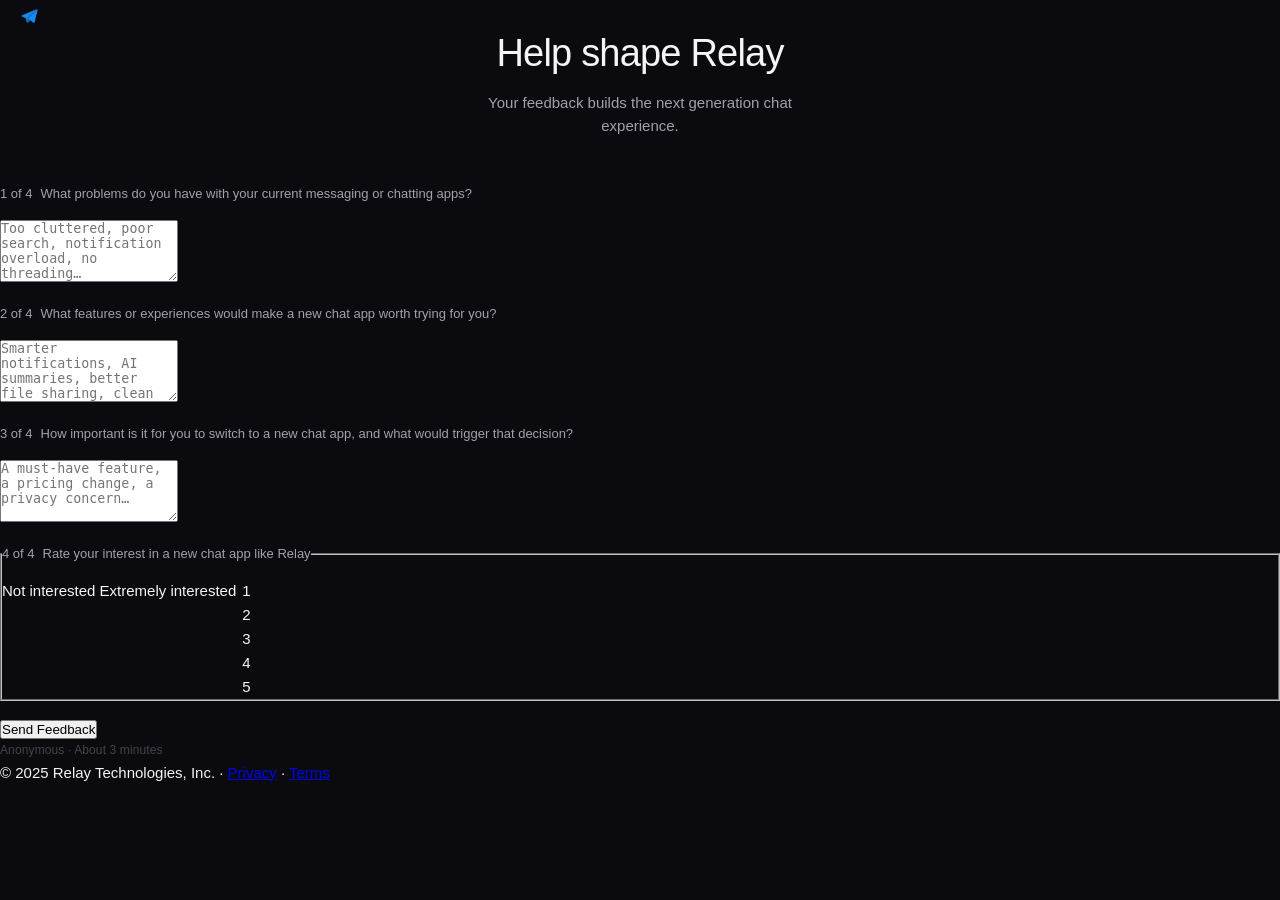
==== commit 502270fd: "Add files via upload" ====
--- a/index.html
+++ b/index.html
@@ -5,123 +5,155 @@
   <meta name="viewport" content="width=device-width, initial-scale=1.0" />
   <title>Relay — Share Your Feedback</title>
   <meta name="description" content="Your feedback builds the next generation chat experience." />
-  <link rel="preconnect" href="https://fonts.googleapis.com" />
-  <link rel="preconnect" href="https://fonts.gstatic.com" crossorigin />
-  <link href="https://fonts.googleapis.com/css2?family=Bricolage+Grotesque:opsz,wght@12..96,300;12..96,400;12..96,500;12..96,600;12..96,700&family=DM+Sans:opsz,wght@9..40,300;9..40,400;9..40,500&display=swap" rel="stylesheet" />
   <link rel="stylesheet" href="styles.css" />
 </head>
 <body>
 
-  <div class="page">
+  <div class="shell">
 
-    <!-- Logo -->
-    <header class="site-header">
-      <img src="logo.png" alt="Relay" class="logo" />
+    <!-- ── Header ──────────────────────────────────────── -->
+    <header class="header">
+      <img
+        src="logo.png.PNG"
+        alt="Relay"
+        class="logo"
+        onerror="this.style.display='none'; document.querySelector('.logo-fallback').style.display='block';"
+      />
+      <span class="logo-fallback" style="display:none; font-weight:600; font-size:18px; letter-spacing:-0.3px;">Relay</span>
     </header>
 
-    <!-- Hero -->
+    <!-- ── Hero ────────────────────────────────────────── -->
     <section class="hero">
       <h1 class="hero-title">Help shape Relay</h1>
-      <p class="hero-subtitle">Your feedback builds the next generation chat&nbsp;experience.</p>
+      <p class="hero-sub">Your feedback builds the next generation chat experience.</p>
     </section>
 
-    <!-- Survey Form -->
-    <main class="content">
+    <!-- ── Form ────────────────────────────────────────── -->
+    <main class="main">
       <form
         id="relay-form"
         action="https://formspree.io/f/xaqagppb"
         method="POST"
         novalidate
       >
-        <!-- Hidden Formspree fields -->
         <input type="hidden" name="_subject" value="Relay Feedback Submission" />
 
         <!-- Q1 -->
-        <div class="field" id="field-q1">
-          <label class="label" for="q1_problem">
-            <span class="label-num" aria-hidden="true">01</span>
+        <div class="field" id="f-q1">
+          <label class="field-label" for="q1_problem">
+            <span class="field-index">1 of 4</span>
             What problems do you have with your current messaging or chatting apps?
           </label>
           <textarea
-            class="input"
             id="q1_problem"
             name="q1_problem"
-            placeholder="Too cluttered, poor search, notification overload, missing threads…"
-            rows="5"
+            class="textarea"
+            placeholder="Too cluttered, poor search, notification overload, no threading…"
+            rows="4"
             required
           ></textarea>
-          <p class="err-msg" id="err-q1" role="alert" aria-live="polite"></p>
+          <p class="field-err" id="err-q1" role="alert"></p>
         </div>
 
         <!-- Q2 -->
-        <div class="field" id="field-q2">
-          <label class="label" for="q2_features">
-            <span class="label-num" aria-hidden="true">02</span>
-            What features or experiences would make a new chat app worth trying?
+        <div class="field" id="f-q2">
+          <label class="field-label" for="q2_features">
+            <span class="field-index">2 of 4</span>
+            What features or experiences would make a new chat app worth trying for you?
           </label>
           <textarea
-            class="input"
             id="q2_features"
             name="q2_features"
+            class="textarea"
             placeholder="Smarter notifications, AI summaries, better file sharing, clean design…"
-            rows="5"
+            rows="4"
             required
           ></textarea>
-          <p class="err-msg" id="err-q2" role="alert" aria-live="polite"></p>
+          <p class="field-err" id="err-q2" role="alert"></p>
         </div>
 
         <!-- Q3 -->
-        <div class="field" id="field-q3">
-          <label class="label" for="q3_switch">
-            <span class="label-num" aria-hidden="true">03</span>
-            How important is switching to a new chat app, and what would trigger it?
+        <div class="field" id="f-q3">
+          <label class="field-label" for="q3_switch">
+            <span class="field-index">3 of 4</span>
+            How important is it for you to switch to a new chat app, and what would trigger that decision?
           </label>
           <textarea
-            class="input"
             id="q3_switch"
             name="q3_switch"
+            class="textarea"
             placeholder="A must-have feature, a pricing change, a privacy concern…"
-            rows="5"
+            rows="4"
             required
           ></textarea>
-          <p class="err-msg" id="err-q3" role="alert" aria-live="polite"></p>
+          <p class="field-err" id="err-q3" role="alert"></p>
+        </div>
+
+        <!-- Q4 — Interest rating -->
+        <div class="field" id="f-q4">
+          <fieldset class="rating-fieldset">
+            <legend class="field-label">
+              <span class="field-index">4 of 4</span>
+              Rate your interest in a new chat app like Relay
+            </legend>
+
+            <div class="rating-scale">
+
+              <div class="rating-labels">
+                <span class="rating-label-text">Not interested</span>
+                <span class="rating-label-text">Extremely interested</span>
+              </div>
+
+              <div class="rating-track" role="group" aria-label="Interest rating 1 to 5">
+                <label class="rating-option">
+                  <input type="radio" name="q4_interest" value="1" required />
+                  <span class="rating-btn">1</span>
+                </label>
+                <label class="rating-option">
+                  <input type="radio" name="q4_interest" value="2" />
+                  <span class="rating-btn">2</span>
+                </label>
+                <label class="rating-option">
+                  <input type="radio" name="q4_interest" value="3" />
+                  <span class="rating-btn">3</span>
+                </label>
+                <label class="rating-option">
+                  <input type="radio" name="q4_interest" value="4" />
+                  <span class="rating-btn">4</span>
+                </label>
+                <label class="rating-option">
+                  <input type="radio" name="q4_interest" value="5" />
+                  <span class="rating-btn">5</span>
+                </label>
+              </div>
+
+            </div>
+          </fieldset>
+          <p class="field-err" id="err-q4" role="alert"></p>
         </div>
 
         <!-- Submit -->
         <div class="submit-row">
           <button type="submit" id="submit-btn" class="submit-btn">
-            <span class="btn-label">Send Feedback</span>
+            <span class="btn-text">Send Feedback</span>
             <span class="btn-spinner" aria-hidden="true"></span>
           </button>
-          <p class="submit-caption">Anonymous &middot; Takes about 3 minutes</p>
+          <p class="submit-note">Anonymous &middot; About 3 minutes</p>
         </div>
 
       </form>
-
-      <!-- Success state (replaces form) -->
-      <div class="success" id="success-panel" hidden>
-        <div class="success-check" aria-hidden="true">
-          <svg width="20" height="20" viewBox="0 0 20 20" fill="none">
-            <path d="M4 10.5L8.5 15L16 6" stroke="currentColor" stroke-width="1.75" stroke-linecap="round" stroke-linejoin="round"/>
-          </svg>
-        </div>
-        <h2 class="success-heading">Thank you for your feedback</h2>
-        <p class="success-body">We read every response as we build Relay.</p>
-      </div>
     </main>
 
-    <!-- Footer -->
-    <footer class="site-footer">
-      <p>
-        &copy; 2025 Relay Technologies, Inc.
-        <span class="sep">&middot;</span>
-        <a href="#">Privacy</a>
-        <span class="sep">&middot;</span>
-        <a href="#">Terms</a>
-      </p>
+    <!-- ── Footer ──────────────────────────────────────── -->
+    <footer class="footer">
+      <span>&copy; 2025 Relay Technologies, Inc.</span>
+      <span class="dot">&middot;</span>
+      <a href="#">Privacy</a>
+      <span class="dot">&middot;</span>
+      <a href="#">Terms</a>
     </footer>
 
-  </div><!-- /.page -->
+  </div><!-- /.shell -->
 
   <script src="main.js"></script>
 </body>
--- a/styles.css
+++ b/styles.css
@@ -1,448 +1,519 @@
-/* ================================================================
-   RELAY — Minimal Apple-Grade Feedback Page
-   Dark, calm, refined. Zero glow. Zero grid. Zero neon.
-   Bricolage Grotesque (display) + DM Sans (body)
-   ================================================================ */
-
-/* ── Reset ───────────────────────────────────────────────────── */
+/* ============================================================
+   RELAY — Apple-Grade SaaS Feedback Page
+   System font · 8px rhythm · Zero neon · Restrained accent
+   ============================================================ */
+
+/* ── Reset ─────────────────────────────────────────────────── */
 *, *::before, *::after {
   box-sizing: border-box;
   margin: 0;
   padding: 0;
 }
 
-/* ── Design Tokens ───────────────────────────────────────────── */
+/* ── Tokens ─────────────────────────────────────────────────── */
 :root {
-  --bg:          #0b0b0f;
-  --panel:       #15151c;
-  --panel-2:     #1c1c26;
-  --text:        #f0f0f2;
-  --muted:       #8e8e96;
-  --border:      #25252f;
-  --border-focus:#3a3a4a;
-  --accent:      #0a84ff;
-  --accent-dim:  rgba(10, 132, 255, 0.55);
-  --success:     #34c759;
-  --error:       #ff453a;
-
-  --font-display: 'Bricolage Grotesque', sans-serif;
-  --font-body:    'DM Sans', sans-serif;
-
-  --radius-input: 11px;
-  --radius-card:  16px;
-  --radius-btn:   11px;
+  /* Palette — unchanged from spec */
+  --bg:         #0b0b0f;
+  --panel:      #15151c;
+  --panel-2:    #1c1c26;
+  --text:       #f5f5f7;
+  --muted:      #a1a1aa;
+  --border:     #2a2a35;
+  --accent:     #0a84ff;
+  --accent-2:   #2873ce;
+
+  /* Derived — keep blue tightly scoped */
+  --border-focus:  rgba(10, 132, 255, 0.5);
+  --error:         #ff453a;
+  --success-green: #34c759;
+
+  /* System font — exactly as Apple uses */
+  --font: -apple-system, BlinkMacSystemFont, "Segoe UI", Roboto,
+          Helvetica, Arial, sans-serif;
+
+  /* 8px rhythm */
+  --s1:  8px;
+  --s2:  16px;
+  --s3:  24px;
+  --s4:  32px;
+  --s5:  40px;
+  --s6:  48px;
+  --s7:  56px;
+  --s8:  64px;
+
+  /* Radii */
+  --r-sm:   8px;
+  --r-md:   12px;
+  --r-lg:   16px;
 
   /* Transitions */
-  --t-fast:   140ms ease;
-  --t-base:   220ms ease;
-}
-
-/* ── Base ────────────────────────────────────────────────────── */
+  --ease: cubic-bezier(0.4, 0, 0.2, 1);
+  --t-fast: 120ms;
+  --t-mid:  200ms;
+}
+
+/* ── Base ───────────────────────────────────────────────────── */
 html {
   -webkit-font-smoothing: antialiased;
   -moz-osx-font-smoothing: grayscale;
+  font-size: 16px;
 }
 
 body {
-  background-color: var(--bg);
-  color: var(--text);
-  font-family: var(--font-body);
-  font-size: 16px;
+  background: var(--bg);
+  color: var(--text);
+  font-family: var(--font);
+  font-size: 15px;
   line-height: 1.6;
-  min-height: 100vh;
-}
-
-/* ── Page Layout ─────────────────────────────────────────────── */
-.page {
+  min-height: 100dvh;
+}
+
+/* ── Outer shell ────────────────────────────────────────────── */
+.page-outer {
   width: 100%;
-  max-width: 620px;
-  margin: 0 auto;
-  padding: 0 24px 96px;
-
-  /* Single clean fade-in on load */
-  animation: fadeUp 0.55s cubic-bezier(0.4, 0, 0.2, 1) both;
+  min-height: 100dvh;
+  display: flex;
+  justify-content: center;
+  padding: var(--s6) var(--s3) var(--s8);
+}
+
+/* Used on success.html — true vertical center */
+.page-outer--centered {
+  align-items: center;
+  padding: var(--s4);
+}
+
+/* ── Inner content column ───────────────────────────────────── */
+.page-inner {
+  width: 100%;
+  max-width: 580px;
+  animation: fadeUp 0.4s var(--ease) both;
 }
 
 @keyframes fadeUp {
-  from { opacity: 0; transform: translateY(14px); }
+  from { opacity: 0; transform: translateY(12px); }
   to   { opacity: 1; transform: translateY(0); }
 }
 
-/* ── Header / Logo ───────────────────────────────────────────── */
+/* ── Logo ───────────────────────────────────────────────────── */
 .site-header {
-  padding-top: 52px;
-  padding-bottom: 0;
   display: flex;
   justify-content: center;
+  margin-bottom: var(--s7);
 }
 
 .logo {
-  height: 36px;
+  height: 32px;
   width: auto;
   display: block;
-  /* Fallback if logo.png is missing */
   object-fit: contain;
 }
 
-/* ── Hero ────────────────────────────────────────────────────── */
+.logo-fallback {
+  font-size: 18px;
+  font-weight: 600;
+  letter-spacing: -0.4px;
+  color: var(--text);
+}
+
+/* ── Hero ───────────────────────────────────────────────────── */
 .hero {
   text-align: center;
-  padding: 52px 0 48px;
+  margin-bottom: var(--s6);
 }
 
 .hero-title {
-  font-family: var(--font-display);
-  font-size: clamp(34px, 6vw, 52px);
-  font-weight: 700;
-  letter-spacing: -1.5px;
-  line-height: 1.08;
-  color: var(--text);
-  margin-bottom: 16px;
-}
-
-.hero-subtitle {
-  font-size: 17px;
-  font-weight: 300;
+  font-size: clamp(26px, 5vw, 38px);
+  font-weight: 500;
+  letter-spacing: -0.8px;
+  line-height: 1.12;
+  color: var(--text);
+  margin-bottom: var(--s2);
+}
+
+.hero-sub {
+  font-size: 15px;
+  font-weight: 400;
   color: var(--muted);
   line-height: 1.55;
-  max-width: 400px;
+  max-width: 380px;
   margin: 0 auto;
 }
 
-/* ── Form Container ──────────────────────────────────────────── */
-.content {
-  width: 100%;
-}
-
+/* ── Form ───────────────────────────────────────────────────── */
 form {
   display: flex;
   flex-direction: column;
-  gap: 12px;
-}
-
-/* ── Individual Question Block ───────────────────────────────── */
-.field {
+  gap: var(--s2);  /* 16px between field groups */
+}
+
+/* ── Field group card ───────────────────────────────────────── */
+.field-group {
   background: var(--panel);
   border: 1px solid var(--border);
-  border-radius: var(--radius-card);
-  padding: 24px 24px 20px;
-  transition: border-color var(--t-base);
-}
-
-.field:focus-within {
-  border-color: var(--border-focus);
+  border-radius: var(--r-lg);
+  padding: var(--s3);   /* 24px */
+  transition: border-color var(--t-mid) var(--ease);
+}
+
+.field-group:focus-within {
+  border-color: rgba(255, 255, 255, 0.08);
 }
 
 /* Error state */
-.field.is-invalid {
-  border-color: rgba(255, 69, 58, 0.4);
-  animation: shake 0.32s ease both;
-}
-
-@keyframes shake {
-  0%, 100% { transform: translateX(0); }
-  20%       { transform: translateX(-4px); }
-  40%       { transform: translateX(4px); }
-  60%       { transform: translateX(-3px); }
-  80%       { transform: translateX(3px); }
-}
-
-/* ── Label ───────────────────────────────────────────────────── */
-.label {
-  display: flex;
-  align-items: flex-start;
-  gap: 12px;
-  font-family: var(--font-display);
-  font-size: 14px;
+.field-group.has-err {
+  border-color: rgba(255, 69, 58, 0.35);
+  animation: errShake 0.28s var(--ease);
+}
+
+@keyframes errShake {
+  0%,100% { transform: translateX(0); }
+  25%      { transform: translateX(-4px); }
+  75%      { transform: translateX(4px); }
+}
+
+/* ── Field label ────────────────────────────────────────────── */
+.field-label {
+  display: flex;
+  align-items: baseline;
+  gap: var(--s1);
+  font-size: 13px;
+  font-weight: 500;
+  color: var(--muted);
+  letter-spacing: 0;
+  line-height: 1.45;
+  margin-bottom: var(--s2);
+  cursor: pointer;
+}
+
+.q-index {
+  font-size: 11px;
   font-weight: 600;
-  color: var(--text);
-  line-height: 1.45;
-  letter-spacing: -0.1px;
-  margin-bottom: 14px;
-  cursor: pointer;
-}
-
-.label-num {
-  font-family: var(--font-body);
-  font-size: 11px;
-  font-weight: 500;
-  letter-spacing: 0.06em;
-  color: var(--accent-dim);
-  background: rgba(10, 132, 255, 0.08);
-  border: 1px solid rgba(10, 132, 255, 0.14);
-  border-radius: 6px;
-  padding: 3px 6px;
-  line-height: 1.4;
+  font-variant-numeric: tabular-nums;
+  color: rgba(161, 161, 170, 0.45);
   flex-shrink: 0;
-  margin-top: 1px;
-}
-
-/* ── Textarea ────────────────────────────────────────────────── */
-.input {
+  padding-top: 1px;
+}
+
+/* ── Textarea ───────────────────────────────────────────────── */
+.field-input {
   display: block;
   width: 100%;
   background: var(--panel-2);
   border: 1px solid var(--border);
-  border-radius: var(--radius-input);
-  color: var(--text);
-  font-family: var(--font-body);
+  border-radius: var(--r-sm);
+  color: var(--text);
+  font-family: var(--font);
   font-size: 14px;
   font-weight: 400;
-  line-height: 1.65;
-  padding: 13px 15px;
-
-  /* Critical: no hidden overflow */
+  line-height: 1.6;
+  padding: 11px 13px;
   resize: vertical;
-  min-height: 120px;
-  overflow: auto;
-
+  min-height: 108px;
   outline: none;
   -webkit-appearance: none;
-  transition: border-color var(--t-base), background-color var(--t-fast);
-}
-
-.input::placeholder {
-  color: rgba(142, 142, 150, 0.4);
-}
-
-.input:hover {
-  background: rgba(30, 30, 42, 0.9);
-  border-color: rgba(48, 48, 62, 1);
-}
-
-.input:focus {
-  background: rgba(30, 30, 42, 1);
-  border-color: rgba(10, 132, 255, 0.45);
-  /* Clean border-only focus — no glow */
-}
-
-/* ── Error Message ───────────────────────────────────────────── */
-.err-msg {
+  transition:
+    border-color var(--t-mid) var(--ease),
+    background-color var(--t-fast) var(--ease);
+}
+
+.field-input::placeholder {
+  color: rgba(161, 161, 170, 0.32);
+}
+
+.field-input:focus {
+  border-color: var(--border-focus);
+  background: #1f1f2a;
+}
+
+/* ── Field error ────────────────────────────────────────────── */
+.field-err {
   font-size: 12px;
   color: var(--error);
-  margin-top: 10px;
+  margin-top: var(--s1);
   min-height: 0;
   line-height: 1.4;
-  /* Hidden by default */
   display: none;
 }
-
-.err-msg.visible {
+.field-err.show {
   display: block;
 }
 
-/* ── Submit Row ──────────────────────────────────────────────── */
-.submit-row {
+/* ── Rating / Segmented Control ─────────────────────────────── */
+.rating-block {
+  display: flex;
+  flex-direction: column;
+  gap: var(--s1);
+}
+
+.rating-scale {
+  display: flex;
+  gap: 6px;
+}
+
+/* Hide native radio */
+.rating-option input[type="radio"] {
+  position: absolute;
+  width: 1px;
+  height: 1px;
+  opacity: 0;
+  pointer-events: none;
+}
+
+/* The visible segment */
+.rating-face {
+  display: flex;
+  align-items: center;
+  justify-content: center;
+  flex: 1;
+  height: 40px;
+  background: var(--panel-2);
+  border: 1px solid var(--border);
+  border-radius: var(--r-sm);
+  font-size: 14px;
+  font-weight: 500;
+  font-variant-numeric: tabular-nums;
+  color: var(--muted);
+  cursor: pointer;
+  user-select: none;
+  transition:
+    background-color var(--t-fast) var(--ease),
+    border-color var(--t-fast) var(--ease),
+    color var(--t-fast) var(--ease);
+}
+
+.rating-option {
+  flex: 1;
+  display: flex;
+}
+
+/* Hover */
+.rating-face:hover {
+  background: rgba(255,255,255,0.05);
+  border-color: rgba(255,255,255,0.1);
+  color: var(--text);
+}
+
+/* Checked state — pure white/neutral, no blue */
+.rating-option input[type="radio"]:checked + .rating-face {
+  background: rgba(255,255,255,0.1);
+  border-color: rgba(255,255,255,0.18);
+  color: var(--text);
+  font-weight: 600;
+}
+
+/* Keyboard focus indicator */
+.rating-option input[type="radio"]:focus-visible + .rating-face {
+  outline: 2px solid var(--accent);
+  outline-offset: 2px;
+}
+
+/* Legend */
+.rating-legend {
+  display: flex;
+  justify-content: space-between;
+  font-size: 11px;
+  color: rgba(161, 161, 170, 0.45);
+  padding: 0 2px;
+}
+
+/* ── Submit area ────────────────────────────────────────────── */
+.submit-area {
   display: flex;
   flex-direction: column;
   align-items: center;
-  gap: 14px;
-  padding-top: 8px;
-}
-
-/* ── Submit Button ───────────────────────────────────────────── */
-.submit-btn {
+  gap: var(--s2);
+  padding-top: var(--s1);
+}
+
+/* ── Primary button — ONLY place accent blue appears on form ── */
+.btn-primary {
   width: 100%;
-  height: 50px;
+  height: 48px;
   background: var(--accent);
   border: none;
-  border-radius: var(--radius-btn);
+  border-radius: var(--r-md);
   color: #fff;
-  font-family: var(--font-display);
+  font-family: var(--font);
   font-size: 15px;
-  font-weight: 600;
+  font-weight: 500;
   letter-spacing: -0.1px;
   cursor: pointer;
-
   display: flex;
   align-items: center;
   justify-content: center;
-  gap: 0;
-
   position: relative;
   overflow: hidden;
-
   transition:
-    background-color var(--t-fast),
-    transform var(--t-fast),
-    opacity var(--t-fast);
-}
-
-.submit-btn:hover:not(:disabled) {
-  background: #0073e0;
-}
-
-.submit-btn:active:not(:disabled) {
-  transform: scale(0.988);
-  background: #0066cc;
-}
-
-.submit-btn:disabled {
-  opacity: 0.65;
+    background-color var(--t-fast) var(--ease),
+    transform var(--t-fast) var(--ease),
+    opacity var(--t-mid) var(--ease);
+}
+
+.btn-primary:hover:not(:disabled) {
+  background: var(--accent-2);
+}
+
+.btn-primary:active:not(:disabled) {
+  transform: scale(0.99);
+  background: #0060b8;
+}
+
+.btn-primary:disabled {
+  opacity: 0.55;
   cursor: not-allowed;
 }
 
-/* Label / spinner toggle */
-.btn-label {
-  transition: opacity var(--t-fast);
-}
-
-.btn-spinner {
+/* Spinner toggle */
+.btn-text {
+  transition: opacity var(--t-fast) var(--ease);
+}
+
+.btn-loader {
   position: absolute;
-  width: 18px;
-  height: 18px;
-  border: 2px solid rgba(255,255,255,0.3);
+  width: 17px;
+  height: 17px;
+  border: 1.8px solid rgba(255,255,255,0.28);
   border-top-color: #fff;
   border-radius: 50%;
   opacity: 0;
-  transition: opacity var(--t-fast);
-  animation: spin 0.75s linear infinite;
+  animation: spin 0.65s linear infinite;
+  transition: opacity var(--t-fast) var(--ease);
 }
 
 @keyframes spin {
   to { transform: rotate(360deg); }
 }
 
-.submit-btn.is-loading .btn-label {
-  opacity: 0;
-}
-
-.submit-btn.is-loading .btn-spinner {
-  opacity: 1;
-}
-
-/* ── Submit Caption ──────────────────────────────────────────── */
-.submit-caption {
+.btn-primary.is-loading .btn-text  { opacity: 0; }
+.btn-primary.is-loading .btn-loader { opacity: 1; }
+
+/* Submit caption */
+.submit-note {
   font-size: 12px;
-  color: rgba(142, 142, 150, 0.5);
+  color: rgba(161, 161, 170, 0.38);
   letter-spacing: 0.01em;
-  text-align: center;
-}
-
-/* ── Success State ───────────────────────────────────────────── */
-.success {
+}
+
+/* ── Success screen ─────────────────────────────────────────── */
+.success-card {
+  width: 100%;
+  max-width: 480px;
   background: var(--panel);
   border: 1px solid var(--border);
-  border-radius: var(--radius-card);
-  padding: 56px 40px 52px;
+  border-radius: var(--r-lg);
+  padding: var(--s7) var(--s5);
   text-align: center;
-
-  animation: fadeUp 0.45s cubic-bezier(0.4, 0, 0.2, 1) both;
-}
-
-.success[hidden] {
-  display: none;
-}
-
-.success-check {
-  display: flex;
+  display: flex;
+  flex-direction: column;
   align-items: center;
-  justify-content: center;
+  gap: var(--s2);
+  animation: fadeUp 0.4s var(--ease) both;
+}
+
+.success-icon {
   width: 44px;
   height: 44px;
   border-radius: 50%;
-  background: rgba(52, 199, 89, 0.1);
-  border: 1px solid rgba(52, 199, 89, 0.2);
-  color: var(--success);
-  margin: 0 auto 24px;
-}
-
-.success-heading {
-  font-family: var(--font-display);
-  font-size: 22px;
-  font-weight: 700;
-  letter-spacing: -0.5px;
-  color: var(--text);
-  margin-bottom: 10px;
-}
-
-.success-body {
-  font-size: 15px;
-  font-weight: 300;
-  color: var(--muted);
-  line-height: 1.55;
-}
-
-/* ── Footer ──────────────────────────────────────────────────── */
-.site-footer {
-  margin-top: 64px;
-  padding-top: 32px;
-  border-top: 1px solid rgba(37, 37, 47, 0.8);
-  text-align: center;
-}
-
-.site-footer p {
-  font-size: 13px;
-  color: rgba(142, 142, 150, 0.45);
+  background: rgba(52, 199, 89, 0.09);
+  border: 1px solid rgba(52, 199, 89, 0.18);
+  color: var(--success-green);
   display: flex;
   align-items: center;
   justify-content: center;
-  flex-wrap: wrap;
-  gap: 4px 10px;
-}
-
-.site-footer a {
-  color: rgba(142, 142, 150, 0.45);
+  margin-bottom: var(--s1);
+}
+
+.success-title {
+  font-size: clamp(19px, 4vw, 24px);
+  font-weight: 500;
+  letter-spacing: -0.5px;
+  line-height: 1.25;
+  color: var(--text);
+}
+
+.success-sub {
+  font-size: 14px;
+  color: var(--muted);
+  line-height: 1.5;
+  margin-top: -var(--s1);
+}
+
+/* Back button — text-style, blue only here */
+.btn-back {
+  display: inline-block;
+  margin-top: var(--s2);
+  font-size: 14px;
+  font-weight: 400;
+  color: var(--accent);
   text-decoration: none;
-  transition: color var(--t-fast);
-}
-
-.site-footer a:hover {
-  color: var(--muted);
-}
-
-.sep {
-  opacity: 0.4;
-}
-
-/* ── Responsive ──────────────────────────────────────────────── */
-@media (max-width: 560px) {
-  .page {
-    padding: 0 16px 72px;
+  padding: 6px 0;
+  transition: opacity var(--t-fast) var(--ease);
+}
+
+.btn-back:hover {
+  opacity: 0.7;
+}
+
+/* ── Footer ─────────────────────────────────────────────────── */
+.site-footer {
+  margin-top: var(--s8);
+  padding-top: var(--s4);
+  border-top: 1px solid rgba(42, 42, 53, 0.55);
+  text-align: center;
+  font-size: 12px;
+  color: rgba(161, 161, 170, 0.35);
+}
+
+/* ── Responsive ─────────────────────────────────────────────── */
+@media (max-width: 520px) {
+  .page-outer {
+    padding: var(--s4) var(--s2) var(--s7);
   }
 
   .site-header {
-    padding-top: 36px;
+    margin-bottom: var(--s5);
   }
 
   .hero {
-    padding: 40px 0 36px;
+    margin-bottom: var(--s5);
   }
 
   .hero-title {
-    letter-spacing: -1px;
-  }
-
-  .hero-subtitle {
+    letter-spacing: -0.5px;
+  }
+
+  .field-group {
+    padding: var(--s2);  /* 16px on mobile */
+  }
+
+  .rating-face {
+    height: 44px;  /* Bigger tap target on mobile */
     font-size: 15px;
   }
 
-  .field {
-    padding: 20px 18px 18px;
-  }
-
-  .success {
-    padding: 40px 24px 36px;
-  }
-}
-
-/* ── Focus visible (keyboard nav) ────────────────────────────── */
+  .success-card {
+    padding: var(--s5) var(--s3);
+  }
+}
+
+/* ── Focus visible ──────────────────────────────────────────── */
 :focus-visible {
   outline: 2px solid var(--accent);
-  outline-offset: 3px;
+  outline-offset: 2px;
   border-radius: 4px;
 }
 
-.input:focus-visible {
-  outline: none;
-}
-
-.submit-btn:focus-visible {
+.field-input:focus-visible {
+  outline: none;  /* handled by border-color */
+}
+
+.btn-primary:focus-visible {
   outline: 2px solid var(--accent);
   outline-offset: 3px;
 }
 
-/* ── Reduced motion ──────────────────────────────────────────── */
+/* ── Reduced motion ─────────────────────────────────────────── */
 @media (prefers-reduced-motion: reduce) {
   *, *::before, *::after {
     animation-duration: 0.01ms !important;
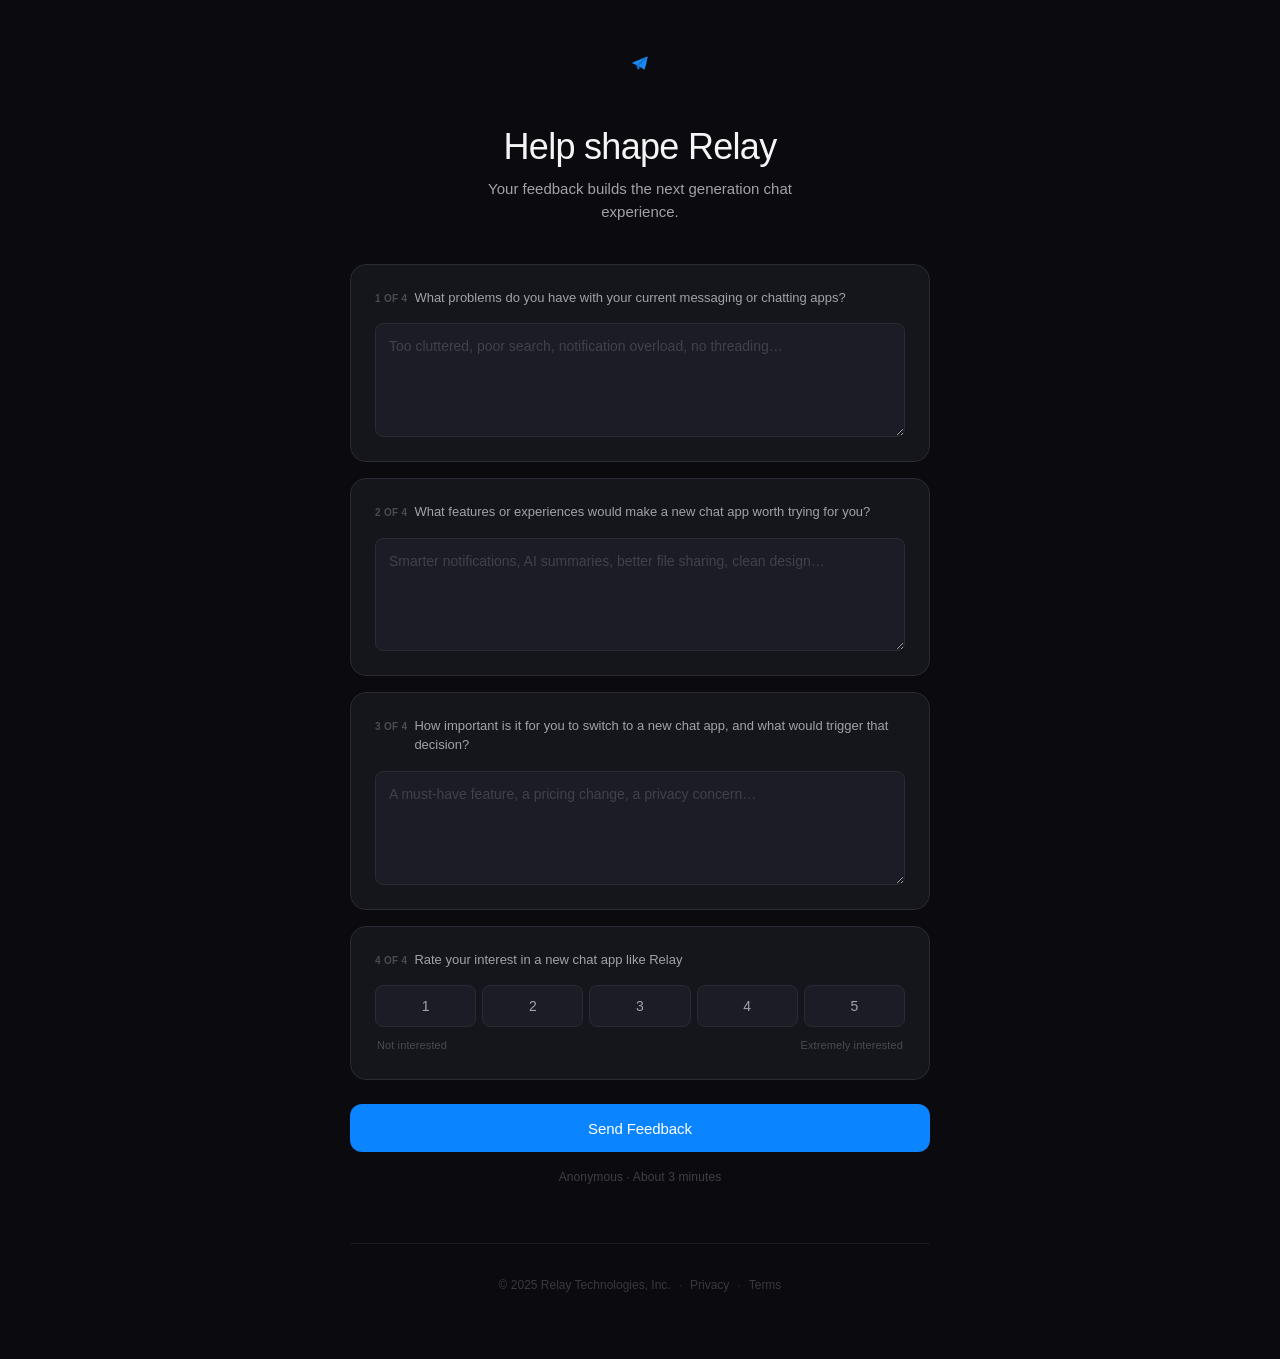
==== commit f9e6a30e: "Add files via upload" ====
--- a/index.html
+++ b/index.html
@@ -9,151 +9,149 @@
 </head>
 <body>
 
-  <div class="shell">
+  <div class="page-outer">
+    <div class="page-inner">
 
-    <!-- ── Header ──────────────────────────────────────── -->
-    <header class="header">
-      <img
-        src="logo.png.PNG"
-        alt="Relay"
-        class="logo"
-        onerror="this.style.display='none'; document.querySelector('.logo-fallback').style.display='block';"
-      />
-      <span class="logo-fallback" style="display:none; font-weight:600; font-size:18px; letter-spacing:-0.3px;">Relay</span>
-    </header>
+      <!-- ── Logo ─────────────────────────────────────── -->
+      <header class="site-header">
+        <img
+          src="logo.png.PNG"
+          alt="Relay"
+          class="logo"
+          onerror="this.style.display='none';this.nextElementSibling.style.display='block';"
+        />
+        <span class="logo-fallback" style="display:none;">Relay</span>
+      </header>
 
-    <!-- ── Hero ────────────────────────────────────────── -->
-    <section class="hero">
-      <h1 class="hero-title">Help shape Relay</h1>
-      <p class="hero-sub">Your feedback builds the next generation chat experience.</p>
-    </section>
+      <!-- ── Hero ─────────────────────────────────────── -->
+      <section class="hero">
+        <h1 class="hero-title">Help shape Relay</h1>
+        <p class="hero-sub">Your feedback builds the next generation chat experience.</p>
+      </section>
 
-    <!-- ── Form ────────────────────────────────────────── -->
-    <main class="main">
-      <form
-        id="relay-form"
-        action="https://formspree.io/f/xaqagppb"
-        method="POST"
-        novalidate
-      >
-        <input type="hidden" name="_subject" value="Relay Feedback Submission" />
+      <!-- ── Form ─────────────────────────────────────── -->
+      <main>
+        <form
+          id="relay-form"
+          action="https://formspree.io/f/xaqagppb"
+          method="POST"
+          novalidate
+        >
+          <input type="hidden" name="_subject" value="Relay Feedback Submission" />
 
-        <!-- Q1 -->
-        <div class="field" id="f-q1">
-          <label class="field-label" for="q1_problem">
-            <span class="field-index">1 of 4</span>
-            What problems do you have with your current messaging or chatting apps?
-          </label>
-          <textarea
-            id="q1_problem"
-            name="q1_problem"
-            class="textarea"
-            placeholder="Too cluttered, poor search, notification overload, no threading…"
-            rows="4"
-            required
-          ></textarea>
-          <p class="field-err" id="err-q1" role="alert"></p>
-        </div>
+          <!-- Q1 -->
+          <div class="field-group" id="fg-q1">
+            <label class="field-label" for="q1_problem">
+              <span class="q-index">1 of 4</span>
+              What problems do you have with your current messaging or chatting apps?
+            </label>
+            <textarea
+              id="q1_problem"
+              name="q1_problem"
+              class="field-input"
+              placeholder="Too cluttered, poor search, notification overload, no threading…"
+              rows="4"
+              required
+            ></textarea>
+            <p class="field-err" id="err-q1" role="alert"></p>
+          </div>
 
-        <!-- Q2 -->
-        <div class="field" id="f-q2">
-          <label class="field-label" for="q2_features">
-            <span class="field-index">2 of 4</span>
-            What features or experiences would make a new chat app worth trying for you?
-          </label>
-          <textarea
-            id="q2_features"
-            name="q2_features"
-            class="textarea"
-            placeholder="Smarter notifications, AI summaries, better file sharing, clean design…"
-            rows="4"
-            required
-          ></textarea>
-          <p class="field-err" id="err-q2" role="alert"></p>
-        </div>
+          <!-- Q2 -->
+          <div class="field-group" id="fg-q2">
+            <label class="field-label" for="q2_features">
+              <span class="q-index">2 of 4</span>
+              What features or experiences would make a new chat app worth trying for you?
+            </label>
+            <textarea
+              id="q2_features"
+              name="q2_features"
+              class="field-input"
+              placeholder="Smarter notifications, AI summaries, better file sharing, clean design…"
+              rows="4"
+              required
+            ></textarea>
+            <p class="field-err" id="err-q2" role="alert"></p>
+          </div>
 
-        <!-- Q3 -->
-        <div class="field" id="f-q3">
-          <label class="field-label" for="q3_switch">
-            <span class="field-index">3 of 4</span>
-            How important is it for you to switch to a new chat app, and what would trigger that decision?
-          </label>
-          <textarea
-            id="q3_switch"
-            name="q3_switch"
-            class="textarea"
-            placeholder="A must-have feature, a pricing change, a privacy concern…"
-            rows="4"
-            required
-          ></textarea>
-          <p class="field-err" id="err-q3" role="alert"></p>
-        </div>
+          <!-- Q3 -->
+          <div class="field-group" id="fg-q3">
+            <label class="field-label" for="q3_switch">
+              <span class="q-index">3 of 4</span>
+              How important is it for you to switch to a new chat app, and what would trigger that decision?
+            </label>
+            <textarea
+              id="q3_switch"
+              name="q3_switch"
+              class="field-input"
+              placeholder="A must-have feature, a pricing change, a privacy concern…"
+              rows="4"
+              required
+            ></textarea>
+            <p class="field-err" id="err-q3" role="alert"></p>
+          </div>
 
-        <!-- Q4 — Interest rating -->
-        <div class="field" id="f-q4">
-          <fieldset class="rating-fieldset">
-            <legend class="field-label">
-              <span class="field-index">4 of 4</span>
-              Rate your interest in a new chat app like Relay
-            </legend>
+          <!-- Q4 — Interest rating -->
+          <div class="field-group" id="fg-q4">
+            <fieldset class="rating-block">
+              <legend class="field-label">
+                <span class="q-index">4 of 4</span>
+                Rate your interest in a new chat app like Relay
+              </legend>
 
-            <div class="rating-scale">
-
-              <div class="rating-labels">
-                <span class="rating-label-text">Not interested</span>
-                <span class="rating-label-text">Extremely interested</span>
-              </div>
-
-              <div class="rating-track" role="group" aria-label="Interest rating 1 to 5">
+              <div class="rating-scale" role="group" aria-label="Interest rating 1 to 5">
                 <label class="rating-option">
                   <input type="radio" name="q4_interest" value="1" required />
-                  <span class="rating-btn">1</span>
+                  <span class="rating-face">1</span>
                 </label>
                 <label class="rating-option">
                   <input type="radio" name="q4_interest" value="2" />
-                  <span class="rating-btn">2</span>
+                  <span class="rating-face">2</span>
                 </label>
                 <label class="rating-option">
                   <input type="radio" name="q4_interest" value="3" />
-                  <span class="rating-btn">3</span>
+                  <span class="rating-face">3</span>
                 </label>
                 <label class="rating-option">
                   <input type="radio" name="q4_interest" value="4" />
-                  <span class="rating-btn">4</span>
+                  <span class="rating-face">4</span>
                 </label>
                 <label class="rating-option">
                   <input type="radio" name="q4_interest" value="5" />
-                  <span class="rating-btn">5</span>
+                  <span class="rating-face">5</span>
                 </label>
               </div>
 
-            </div>
-          </fieldset>
-          <p class="field-err" id="err-q4" role="alert"></p>
-        </div>
+              <div class="rating-legend">
+                <span>Not interested</span>
+                <span>Extremely interested</span>
+              </div>
+            </fieldset>
+            <p class="field-err" id="err-q4" role="alert"></p>
+          </div>
 
-        <!-- Submit -->
-        <div class="submit-row">
-          <button type="submit" id="submit-btn" class="submit-btn">
-            <span class="btn-text">Send Feedback</span>
-            <span class="btn-spinner" aria-hidden="true"></span>
-          </button>
-          <p class="submit-note">Anonymous &middot; About 3 minutes</p>
-        </div>
+          <!-- Submit -->
+          <div class="submit-area">
+            <button type="submit" id="submit-btn" class="btn-primary" aria-live="polite">
+              <span class="btn-text">Send Feedback</span>
+              <span class="btn-loader" aria-hidden="true"></span>
+            </button>
+            <p class="submit-note">Anonymous &middot; About 3 minutes</p>
+          </div>
 
-      </form>
-    </main>
+        </form>
+      </main>
 
-    <!-- ── Footer ──────────────────────────────────────── -->
-    <footer class="footer">
-      <span>&copy; 2025 Relay Technologies, Inc.</span>
-      <span class="dot">&middot;</span>
-      <a href="#">Privacy</a>
-      <span class="dot">&middot;</span>
-      <a href="#">Terms</a>
-    </footer>
+      <!-- ── Footer ────────────────────────────────────── -->
+      <footer class="site-footer">
+        <span>&copy; 2025 Relay Technologies, Inc.</span>
+        <span class="dot">&middot;</span>
+        <a href="#">Privacy</a>
+        <span class="dot">&middot;</span>
+        <a href="#">Terms</a>
+      </footer>
 
-  </div><!-- /.shell -->
+    </div><!-- /.page-inner -->
+  </div><!-- /.page-outer -->
 
   <script src="main.js"></script>
 </body>
--- a/styles.css
+++ b/styles.css
@@ -12,7 +12,6 @@
 
 /* ── Tokens ─────────────────────────────────────────────────── */
 :root {
-  /* Palette — unchanged from spec */
   --bg:         #0b0b0f;
   --panel:      #15151c;
   --panel-2:    #1c1c26;
@@ -22,12 +21,10 @@
   --accent:     #0a84ff;
   --accent-2:   #2873ce;
 
-  /* Derived — keep blue tightly scoped */
-  --border-focus:  rgba(10, 132, 255, 0.5);
+  --border-focus:  rgba(10, 132, 255, 0.45);
   --error:         #ff453a;
   --success-green: #34c759;
 
-  /* System font — exactly as Apple uses */
   --font: -apple-system, BlinkMacSystemFont, "Segoe UI", Roboto,
           Helvetica, Arial, sans-serif;
 
@@ -41,13 +38,11 @@
   --s7:  56px;
   --s8:  64px;
 
-  /* Radii */
   --r-sm:   8px;
   --r-md:   12px;
   --r-lg:   16px;
 
-  /* Transitions */
-  --ease: cubic-bezier(0.4, 0, 0.2, 1);
+  --ease:   cubic-bezier(0.4, 0, 0.2, 1);
   --t-fast: 120ms;
   --t-mid:  200ms;
 }
@@ -77,21 +72,20 @@
   padding: var(--s6) var(--s3) var(--s8);
 }
 
-/* Used on success.html — true vertical center */
 .page-outer--centered {
   align-items: center;
   padding: var(--s4);
 }
 
-/* ── Inner content column ───────────────────────────────────── */
+/* ── Inner column ───────────────────────────────────────────── */
 .page-inner {
   width: 100%;
   max-width: 580px;
-  animation: fadeUp 0.4s var(--ease) both;
+  animation: fadeUp 0.38s var(--ease) both;
 }
 
 @keyframes fadeUp {
-  from { opacity: 0; transform: translateY(12px); }
+  from { opacity: 0; transform: translateY(10px); }
   to   { opacity: 1; transform: translateY(0); }
 }
 
@@ -99,18 +93,25 @@
 .site-header {
   display: flex;
   justify-content: center;
-  margin-bottom: var(--s7);
+  margin-bottom: var(--s6);
 }
 
 .logo {
-  height: 32px;
+  height: 30px;
   width: auto;
   display: block;
   object-fit: contain;
+  opacity: 0;
+  animation: fadeIn 0.5s var(--ease) 0.1s both;
+}
+
+@keyframes fadeIn {
+  from { opacity: 0; }
+  to   { opacity: 1; }
 }
 
 .logo-fallback {
-  font-size: 18px;
+  font-size: 17px;
   font-weight: 600;
   letter-spacing: -0.4px;
   color: var(--text);
@@ -119,16 +120,16 @@
 /* ── Hero ───────────────────────────────────────────────────── */
 .hero {
   text-align: center;
-  margin-bottom: var(--s6);
+  margin-bottom: var(--s5);
 }
 
 .hero-title {
-  font-size: clamp(26px, 5vw, 38px);
+  font-size: clamp(24px, 5vw, 36px);
   font-weight: 500;
-  letter-spacing: -0.8px;
-  line-height: 1.12;
-  color: var(--text);
-  margin-bottom: var(--s2);
+  letter-spacing: -0.7px;
+  line-height: 1.14;
+  color: var(--text);
+  margin-bottom: 10px;
 }
 
 .hero-sub {
@@ -136,7 +137,7 @@
   font-weight: 400;
   color: var(--muted);
   line-height: 1.55;
-  max-width: 380px;
+  max-width: 360px;
   margin: 0 auto;
 }
 
@@ -144,55 +145,59 @@
 form {
   display: flex;
   flex-direction: column;
-  gap: var(--s2);  /* 16px between field groups */
-}
-
-/* ── Field group card ───────────────────────────────────────── */
+  gap: var(--s2);
+}
+
+/* ── Field card ─────────────────────────────────────────────── */
 .field-group {
   background: var(--panel);
   border: 1px solid var(--border);
   border-radius: var(--r-lg);
-  padding: var(--s3);   /* 24px */
+  padding: var(--s3);
   transition: border-color var(--t-mid) var(--ease);
 }
 
 .field-group:focus-within {
-  border-color: rgba(255, 255, 255, 0.08);
-}
-
-/* Error state */
+  border-color: rgba(255, 255, 255, 0.07);
+}
+
 .field-group.has-err {
-  border-color: rgba(255, 69, 58, 0.35);
-  animation: errShake 0.28s var(--ease);
+  border-color: rgba(255, 69, 58, 0.32);
+  animation: errShake 0.26s var(--ease);
 }
 
 @keyframes errShake {
   0%,100% { transform: translateX(0); }
-  25%      { transform: translateX(-4px); }
-  75%      { transform: translateX(4px); }
-}
-
-/* ── Field label ────────────────────────────────────────────── */
+  25%      { transform: translateX(-3px); }
+  75%      { transform: translateX(3px); }
+}
+
+/* ── Label ──────────────────────────────────────────────────── */
 .field-label {
   display: flex;
   align-items: baseline;
-  gap: var(--s1);
+  gap: 7px;
   font-size: 13px;
   font-weight: 500;
   color: var(--muted);
-  letter-spacing: 0;
   line-height: 1.45;
   margin-bottom: var(--s2);
   cursor: pointer;
+  /* fieldset legend override */
+  float: none;
+  border: none;
+  padding: 0;
 }
 
 .q-index {
-  font-size: 11px;
+  font-size: 10px;
   font-weight: 600;
   font-variant-numeric: tabular-nums;
-  color: rgba(161, 161, 170, 0.45);
+  color: rgba(161, 161, 170, 0.38);
   flex-shrink: 0;
   padding-top: 1px;
+  text-transform: uppercase;
+  letter-spacing: 0.03em;
 }
 
 /* ── Textarea ───────────────────────────────────────────────── */
@@ -218,12 +223,12 @@
 }
 
 .field-input::placeholder {
-  color: rgba(161, 161, 170, 0.32);
+  color: rgba(161, 161, 170, 0.28);
 }
 
 .field-input:focus {
   border-color: var(--border-focus);
-  background: #1f1f2a;
+  background: #1e1e28;
 }
 
 /* ── Field error ────────────────────────────────────────────── */
@@ -244,6 +249,8 @@
   display: flex;
   flex-direction: column;
   gap: var(--s1);
+  border: none;
+  padding: 0;
 }
 
 .rating-scale {
@@ -260,13 +267,18 @@
   pointer-events: none;
 }
 
-/* The visible segment */
+.rating-option {
+  flex: 1;
+  display: flex;
+}
+
+/* Visible segment */
 .rating-face {
   display: flex;
   align-items: center;
   justify-content: center;
   flex: 1;
-  height: 40px;
+  height: 42px;
   background: var(--panel-2);
   border: 1px solid var(--border);
   border-radius: var(--r-sm);
@@ -282,39 +294,34 @@
     color var(--t-fast) var(--ease);
 }
 
-.rating-option {
-  flex: 1;
-  display: flex;
-}
-
-/* Hover */
 .rating-face:hover {
-  background: rgba(255,255,255,0.05);
-  border-color: rgba(255,255,255,0.1);
-  color: var(--text);
-}
-
-/* Checked state — pure white/neutral, no blue */
+  background: rgba(255,255,255,0.045);
+  border-color: rgba(255,255,255,0.09);
+  color: var(--text);
+}
+
+/* Selected — neutral white, no blue */
 .rating-option input[type="radio"]:checked + .rating-face {
-  background: rgba(255,255,255,0.1);
-  border-color: rgba(255,255,255,0.18);
+  background: rgba(255,255,255,0.09);
+  border-color: rgba(255,255,255,0.16);
   color: var(--text);
   font-weight: 600;
 }
 
-/* Keyboard focus indicator */
+/* Keyboard focus */
 .rating-option input[type="radio"]:focus-visible + .rating-face {
   outline: 2px solid var(--accent);
   outline-offset: 2px;
 }
 
-/* Legend */
+/* Scale labels */
 .rating-legend {
   display: flex;
   justify-content: space-between;
   font-size: 11px;
-  color: rgba(161, 161, 170, 0.45);
-  padding: 0 2px;
+  color: rgba(161, 161, 170, 0.38);
+  padding: 2px 2px 0;
+  letter-spacing: 0.01em;
 }
 
 /* ── Submit area ────────────────────────────────────────────── */
@@ -326,7 +333,7 @@
   padding-top: var(--s1);
 }
 
-/* ── Primary button — ONLY place accent blue appears on form ── */
+/* ── Primary button — ONLY blue element on form ─────────────── */
 .btn-primary {
   width: 100%;
   height: 48px;
@@ -356,24 +363,23 @@
 
 .btn-primary:active:not(:disabled) {
   transform: scale(0.99);
-  background: #0060b8;
+  background: #005fc8;
 }
 
 .btn-primary:disabled {
-  opacity: 0.55;
+  opacity: 0.5;
   cursor: not-allowed;
 }
 
-/* Spinner toggle */
 .btn-text {
   transition: opacity var(--t-fast) var(--ease);
 }
 
 .btn-loader {
   position: absolute;
-  width: 17px;
-  height: 17px;
-  border: 1.8px solid rgba(255,255,255,0.28);
+  width: 16px;
+  height: 16px;
+  border: 1.8px solid rgba(255,255,255,0.25);
   border-top-color: #fff;
   border-radius: 50%;
   opacity: 0;
@@ -385,20 +391,19 @@
   to { transform: rotate(360deg); }
 }
 
-.btn-primary.is-loading .btn-text  { opacity: 0; }
+.btn-primary.is-loading .btn-text   { opacity: 0; }
 .btn-primary.is-loading .btn-loader { opacity: 1; }
 
-/* Submit caption */
 .submit-note {
   font-size: 12px;
-  color: rgba(161, 161, 170, 0.38);
+  color: rgba(161, 161, 170, 0.34);
   letter-spacing: 0.01em;
 }
 
-/* ── Success screen ─────────────────────────────────────────── */
+/* ── Success card ───────────────────────────────────────────── */
 .success-card {
   width: 100%;
-  max-width: 480px;
+  max-width: 460px;
   background: var(--panel);
   border: 1px solid var(--border);
   border-radius: var(--r-lg);
@@ -408,27 +413,27 @@
   flex-direction: column;
   align-items: center;
   gap: var(--s2);
-  animation: fadeUp 0.4s var(--ease) both;
+  animation: fadeUp 0.38s var(--ease) both;
 }
 
 .success-icon {
-  width: 44px;
-  height: 44px;
+  width: 42px;
+  height: 42px;
   border-radius: 50%;
-  background: rgba(52, 199, 89, 0.09);
-  border: 1px solid rgba(52, 199, 89, 0.18);
+  background: rgba(52, 199, 89, 0.08);
+  border: 1px solid rgba(52, 199, 89, 0.16);
   color: var(--success-green);
   display: flex;
   align-items: center;
   justify-content: center;
-  margin-bottom: var(--s1);
+  margin-bottom: 4px;
 }
 
 .success-title {
-  font-size: clamp(19px, 4vw, 24px);
+  font-size: clamp(18px, 4vw, 23px);
   font-weight: 500;
-  letter-spacing: -0.5px;
-  line-height: 1.25;
+  letter-spacing: -0.4px;
+  line-height: 1.28;
   color: var(--text);
 }
 
@@ -436,13 +441,11 @@
   font-size: 14px;
   color: var(--muted);
   line-height: 1.5;
-  margin-top: -var(--s1);
-}
-
-/* Back button — text-style, blue only here */
+}
+
 .btn-back {
   display: inline-block;
-  margin-top: var(--s2);
+  margin-top: 4px;
   font-size: 14px;
   font-weight: 400;
   color: var(--accent);
@@ -452,23 +455,42 @@
 }
 
 .btn-back:hover {
-  opacity: 0.7;
+  opacity: 0.65;
 }
 
 /* ── Footer ─────────────────────────────────────────────────── */
 .site-footer {
-  margin-top: var(--s8);
+  margin-top: var(--s7);
   padding-top: var(--s4);
-  border-top: 1px solid rgba(42, 42, 53, 0.55);
+  border-top: 1px solid rgba(42, 42, 53, 0.5);
   text-align: center;
   font-size: 12px;
-  color: rgba(161, 161, 170, 0.35);
+  color: rgba(161, 161, 170, 0.3);
+  display: flex;
+  align-items: center;
+  justify-content: center;
+  gap: var(--s1);
+  flex-wrap: wrap;
+}
+
+.site-footer a {
+  color: rgba(161, 161, 170, 0.3);
+  text-decoration: none;
+  transition: color var(--t-fast) var(--ease);
+}
+
+.site-footer a:hover {
+  color: var(--muted);
+}
+
+.dot {
+  color: rgba(161, 161, 170, 0.2);
 }
 
 /* ── Responsive ─────────────────────────────────────────────── */
 @media (max-width: 520px) {
   .page-outer {
-    padding: var(--s4) var(--s2) var(--s7);
+    padding: var(--s4) var(--s2) var(--s6);
   }
 
   .site-header {
@@ -476,19 +498,19 @@
   }
 
   .hero {
-    margin-bottom: var(--s5);
+    margin-bottom: var(--s4);
   }
 
   .hero-title {
-    letter-spacing: -0.5px;
+    letter-spacing: -0.4px;
   }
 
   .field-group {
-    padding: var(--s2);  /* 16px on mobile */
+    padding: var(--s2);
   }
 
   .rating-face {
-    height: 44px;  /* Bigger tap target on mobile */
+    height: 46px;
     font-size: 15px;
   }
 
@@ -505,7 +527,7 @@
 }
 
 .field-input:focus-visible {
-  outline: none;  /* handled by border-color */
+  outline: none;
 }
 
 .btn-primary:focus-visible {
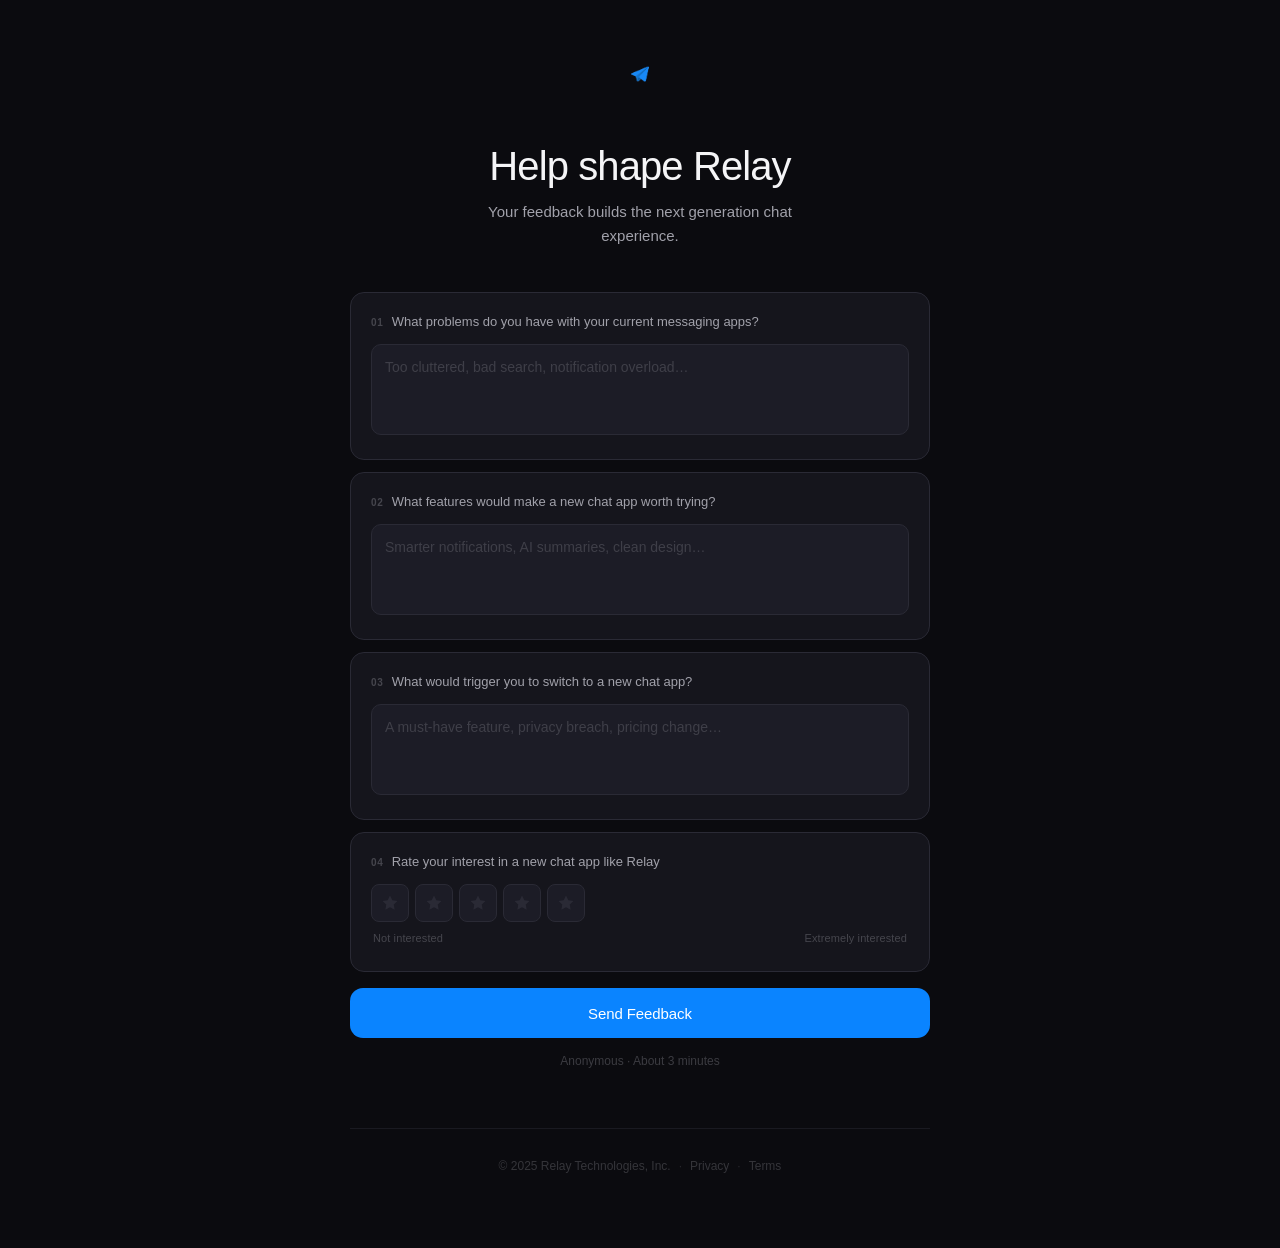
==== commit b761e066: "Add files via upload" ====
--- a/index.html
+++ b/index.html
@@ -4,15 +4,201 @@
   <meta charset="UTF-8" />
   <meta name="viewport" content="width=device-width, initial-scale=1.0" />
   <title>Relay — Share Your Feedback</title>
-  <meta name="description" content="Your feedback builds the next generation chat experience." />
+  <meta name="description" content="Help shape the next generation chat experience." />
   <link rel="stylesheet" href="styles.css" />
 </head>
 <body>
 
-  <div class="page-outer">
-    <div class="page-inner">
-
-      <!-- ── Logo ─────────────────────────────────────── -->
+  <!-- ══════════════════════════════════════════
+       COFFEE LOADER OVERLAY
+  ══════════════════════════════════════════ -->
+  <div id="loader" class="loader" aria-hidden="true" aria-label="Submitting…">
+    <div class="loader-inner">
+      <div class="coffee-wrap">
+
+        <!-- Steam wisps -->
+        <div class="steam">
+          <span class="steam__wisp steam__wisp--1"></span>
+          <span class="steam__wisp steam__wisp--2"></span>
+          <span class="steam__wisp steam__wisp--3"></span>
+        </div>
+
+        <!-- Cup body -->
+        <div class="cup">
+          <div class="cup__liquid">
+            <div class="cup__foam"></div>
+          </div>
+          <div class="cup__handle"></div>
+          <div class="cup__saucer"></div>
+        </div>
+
+      </div>
+      <p class="loader-label">Sending your feedback…</p>
+    </div>
+  </div>
+
+  <!-- ══════════════════════════════════════════
+       MAIN PAGE
+  ══════════════════════════════════════════ -->
+  <div class="page" id="page-form">
+
+    <div class="wrap">
+
+      <!-- Logo -->
+      <header class="site-header">
+        <img
+          src="logo.png.PNG"
+          alt="Relay"
+          class="logo"
+          onerror="this.style.display='none';document.getElementById('logo-text').style.display='block';"
+        />
+        <span id="logo-text" class="logo-text" style="display:none;">Relay</span>
+      </header>
+
+      <!-- Hero -->
+      <section class="hero">
+        <h1 class="hero-title">Help shape Relay</h1>
+        <p class="hero-sub">Your feedback builds the next generation chat experience.</p>
+      </section>
+
+      <!-- Form -->
+      <main>
+        <form
+          id="feedback-form"
+          action="https://formspree.io/f/xaqagppb"
+          method="POST"
+          novalidate
+        >
+          <input type="hidden" name="_subject" value="Relay Feedback Submission" />
+
+          <!-- Q1 -->
+          <div class="field" id="field-q1">
+            <label class="field-label" for="q1_problem">
+              <span class="field-num">01</span>
+              What problems do you have with your current messaging apps?
+            </label>
+            <textarea
+              id="q1_problem"
+              name="q1_problem"
+              class="field-textarea"
+              placeholder="Too cluttered, bad search, notification overload…"
+              rows="3"
+              required
+            ></textarea>
+            <span class="field-err" id="err-q1" role="alert"></span>
+          </div>
+
+          <!-- Q2 -->
+          <div class="field" id="field-q2">
+            <label class="field-label" for="q2_features">
+              <span class="field-num">02</span>
+              What features would make a new chat app worth trying?
+            </label>
+            <textarea
+              id="q2_features"
+              name="q2_features"
+              class="field-textarea"
+              placeholder="Smarter notifications, AI summaries, clean design…"
+              rows="3"
+              required
+            ></textarea>
+            <span class="field-err" id="err-q2" role="alert"></span>
+          </div>
+
+          <!-- Q3 -->
+          <div class="field" id="field-q3">
+            <label class="field-label" for="q3_switch">
+              <span class="field-num">03</span>
+              What would trigger you to switch to a new chat app?
+            </label>
+            <textarea
+              id="q3_switch"
+              name="q3_switch"
+              class="field-textarea"
+              placeholder="A must-have feature, privacy breach, pricing change…"
+              rows="3"
+              required
+            ></textarea>
+            <span class="field-err" id="err-q3" role="alert"></span>
+          </div>
+
+          <!-- Q4 — Star rating -->
+          <div class="field" id="field-q4">
+            <span class="field-label">
+              <span class="field-num">04</span>
+              Rate your interest in a new chat app like Relay
+            </span>
+
+            <div class="star-row" id="star-rating" role="group" aria-label="Interest rating 1 to 5 stars">
+              <!-- Stars rendered RTL so CSS :hover siblings work -->
+              <label class="star-label" title="5 — Extremely interested">
+                <input class="star-input" type="radio" name="q4_interest" value="5" required />
+                <span class="star-icon" aria-hidden="true">
+                  <svg viewBox="0 0 24 24"><path d="M12 2l3.09 6.26L22 9.27l-5 4.87 1.18 6.88L12 17.77l-6.18 3.25L7 14.14 2 9.27l6.91-1.01L12 2z"/></svg>
+                </span>
+              </label>
+              <label class="star-label" title="4">
+                <input class="star-input" type="radio" name="q4_interest" value="4" />
+                <span class="star-icon" aria-hidden="true">
+                  <svg viewBox="0 0 24 24"><path d="M12 2l3.09 6.26L22 9.27l-5 4.87 1.18 6.88L12 17.77l-6.18 3.25L7 14.14 2 9.27l6.91-1.01L12 2z"/></svg>
+                </span>
+              </label>
+              <label class="star-label" title="3">
+                <input class="star-input" type="radio" name="q4_interest" value="3" />
+                <span class="star-icon" aria-hidden="true">
+                  <svg viewBox="0 0 24 24"><path d="M12 2l3.09 6.26L22 9.27l-5 4.87 1.18 6.88L12 17.77l-6.18 3.25L7 14.14 2 9.27l6.91-1.01L12 2z"/></svg>
+                </span>
+              </label>
+              <label class="star-label" title="2">
+                <input class="star-input" type="radio" name="q4_interest" value="2" />
+                <span class="star-icon" aria-hidden="true">
+                  <svg viewBox="0 0 24 24"><path d="M12 2l3.09 6.26L22 9.27l-5 4.87 1.18 6.88L12 17.77l-6.18 3.25L7 14.14 2 9.27l6.91-1.01L12 2z"/></svg>
+                </span>
+              </label>
+              <label class="star-label" title="1 — Not interested">
+                <input class="star-input" type="radio" name="q4_interest" value="1" />
+                <span class="star-icon" aria-hidden="true">
+                  <svg viewBox="0 0 24 24"><path d="M12 2l3.09 6.26L22 9.27l-5 4.87 1.18 6.88L12 17.77l-6.18 3.25L7 14.14 2 9.27l6.91-1.01L12 2z"/></svg>
+                </span>
+              </label>
+            </div>
+
+            <div class="star-labels-row" aria-hidden="true">
+              <span>Not interested</span>
+              <span>Extremely interested</span>
+            </div>
+
+            <span class="field-err" id="err-q4" role="alert"></span>
+          </div>
+
+          <!-- Submit -->
+          <div class="submit-area">
+            <button type="submit" id="submit-btn" class="btn-submit">
+              <span class="btn-submit__text">Send Feedback</span>
+            </button>
+            <p class="submit-caption">Anonymous · About 3 minutes</p>
+          </div>
+
+        </form>
+      </main>
+
+      <footer class="site-footer">
+        <span>© 2025 Relay Technologies, Inc.</span>
+        <span class="sep">·</span>
+        <a href="#">Privacy</a>
+        <span class="sep">·</span>
+        <a href="#">Terms</a>
+      </footer>
+
+    </div><!-- /.wrap -->
+  </div><!-- /#page-form -->
+
+  <!-- ══════════════════════════════════════════
+       SUCCESS SCREEN
+  ══════════════════════════════════════════ -->
+  <div class="page page--success" id="page-success" aria-hidden="true">
+    <div class="wrap wrap--center">
+
       <header class="site-header">
         <img
           src="logo.png.PNG"
@@ -20,139 +206,31 @@
           class="logo"
           onerror="this.style.display='none';this.nextElementSibling.style.display='block';"
         />
-        <span class="logo-fallback" style="display:none;">Relay</span>
+        <span class="logo-text" style="display:none;">Relay</span>
       </header>
 
-      <!-- ── Hero ─────────────────────────────────────── -->
-      <section class="hero">
-        <h1 class="hero-title">Help shape Relay</h1>
-        <p class="hero-sub">Your feedback builds the next generation chat experience.</p>
-      </section>
-
-      <!-- ── Form ─────────────────────────────────────── -->
-      <main>
-        <form
-          id="relay-form"
-          action="https://formspree.io/f/xaqagppb"
-          method="POST"
-          novalidate
-        >
-          <input type="hidden" name="_subject" value="Relay Feedback Submission" />
-
-          <!-- Q1 -->
-          <div class="field-group" id="fg-q1">
-            <label class="field-label" for="q1_problem">
-              <span class="q-index">1 of 4</span>
-              What problems do you have with your current messaging or chatting apps?
-            </label>
-            <textarea
-              id="q1_problem"
-              name="q1_problem"
-              class="field-input"
-              placeholder="Too cluttered, poor search, notification overload, no threading…"
-              rows="4"
-              required
-            ></textarea>
-            <p class="field-err" id="err-q1" role="alert"></p>
-          </div>
-
-          <!-- Q2 -->
-          <div class="field-group" id="fg-q2">
-            <label class="field-label" for="q2_features">
-              <span class="q-index">2 of 4</span>
-              What features or experiences would make a new chat app worth trying for you?
-            </label>
-            <textarea
-              id="q2_features"
-              name="q2_features"
-              class="field-input"
-              placeholder="Smarter notifications, AI summaries, better file sharing, clean design…"
-              rows="4"
-              required
-            ></textarea>
-            <p class="field-err" id="err-q2" role="alert"></p>
-          </div>
-
-          <!-- Q3 -->
-          <div class="field-group" id="fg-q3">
-            <label class="field-label" for="q3_switch">
-              <span class="q-index">3 of 4</span>
-              How important is it for you to switch to a new chat app, and what would trigger that decision?
-            </label>
-            <textarea
-              id="q3_switch"
-              name="q3_switch"
-              class="field-input"
-              placeholder="A must-have feature, a pricing change, a privacy concern…"
-              rows="4"
-              required
-            ></textarea>
-            <p class="field-err" id="err-q3" role="alert"></p>
-          </div>
-
-          <!-- Q4 — Interest rating -->
-          <div class="field-group" id="fg-q4">
-            <fieldset class="rating-block">
-              <legend class="field-label">
-                <span class="q-index">4 of 4</span>
-                Rate your interest in a new chat app like Relay
-              </legend>
-
-              <div class="rating-scale" role="group" aria-label="Interest rating 1 to 5">
-                <label class="rating-option">
-                  <input type="radio" name="q4_interest" value="1" required />
-                  <span class="rating-face">1</span>
-                </label>
-                <label class="rating-option">
-                  <input type="radio" name="q4_interest" value="2" />
-                  <span class="rating-face">2</span>
-                </label>
-                <label class="rating-option">
-                  <input type="radio" name="q4_interest" value="3" />
-                  <span class="rating-face">3</span>
-                </label>
-                <label class="rating-option">
-                  <input type="radio" name="q4_interest" value="4" />
-                  <span class="rating-face">4</span>
-                </label>
-                <label class="rating-option">
-                  <input type="radio" name="q4_interest" value="5" />
-                  <span class="rating-face">5</span>
-                </label>
-              </div>
-
-              <div class="rating-legend">
-                <span>Not interested</span>
-                <span>Extremely interested</span>
-              </div>
-            </fieldset>
-            <p class="field-err" id="err-q4" role="alert"></p>
-          </div>
-
-          <!-- Submit -->
-          <div class="submit-area">
-            <button type="submit" id="submit-btn" class="btn-primary" aria-live="polite">
-              <span class="btn-text">Send Feedback</span>
-              <span class="btn-loader" aria-hidden="true"></span>
-            </button>
-            <p class="submit-note">Anonymous &middot; About 3 minutes</p>
-          </div>
-
-        </form>
-      </main>
-
-      <!-- ── Footer ────────────────────────────────────── -->
+      <div class="success-card">
+        <div class="success-icon" aria-hidden="true">
+          <svg width="24" height="24" viewBox="0 0 24 24" fill="none">
+            <path d="M5 12.5L10 17.5L19 7" stroke="currentColor" stroke-width="1.8" stroke-linecap="round" stroke-linejoin="round"/>
+          </svg>
+        </div>
+        <h2 class="success-title">Thanks — your feedback<br>helps shape Relay</h2>
+        <p class="success-sub">We've received your response and appreciate your time.</p>
+        <button class="btn-back" id="btn-back" onclick="resetPage()">← Back</button>
+      </div>
+
       <footer class="site-footer">
-        <span>&copy; 2025 Relay Technologies, Inc.</span>
-        <span class="dot">&middot;</span>
+        <span>© 2025 Relay Technologies, Inc.</span>
+        <span class="sep">·</span>
         <a href="#">Privacy</a>
-        <span class="dot">&middot;</span>
+        <span class="sep">·</span>
         <a href="#">Terms</a>
       </footer>
 
-    </div><!-- /.page-inner -->
-  </div><!-- /.page-outer -->
-
-  <script src="main.js"></script>
+    </div>
+  </div>
+
+  <script src="script.js"></script>
 </body>
 </html>
--- a/styles.css
+++ b/styles.css
@@ -1,57 +1,43 @@
-/* ============================================================
-   RELAY — Apple-Grade SaaS Feedback Page
-   System font · 8px rhythm · Zero neon · Restrained accent
-   ============================================================ */
-
-/* ── Reset ─────────────────────────────────────────────────── */
+/* ================================================================
+   RELAY — Production SaaS Feedback Page
+   Apple-grade minimalism · Dark mode · System typography
+   ================================================================ */
+
+/* ── Reset ─────────────────────────────────────────────────────── */
 *, *::before, *::after {
   box-sizing: border-box;
   margin: 0;
   padding: 0;
 }
 
-/* ── Tokens ─────────────────────────────────────────────────── */
+/* ── Design Tokens ─────────────────────────────────────────────── */
 :root {
-  --bg:         #0b0b0f;
-  --panel:      #15151c;
-  --panel-2:    #1c1c26;
-  --text:       #f5f5f7;
-  --muted:      #a1a1aa;
-  --border:     #2a2a35;
-  --accent:     #0a84ff;
-  --accent-2:   #2873ce;
-
-  --border-focus:  rgba(10, 132, 255, 0.45);
-  --error:         #ff453a;
-  --success-green: #34c759;
-
-  --font: -apple-system, BlinkMacSystemFont, "Segoe UI", Roboto,
-          Helvetica, Arial, sans-serif;
-
-  /* 8px rhythm */
-  --s1:  8px;
-  --s2:  16px;
-  --s3:  24px;
-  --s4:  32px;
-  --s5:  40px;
-  --s6:  48px;
-  --s7:  56px;
-  --s8:  64px;
-
-  --r-sm:   8px;
-  --r-md:   12px;
-  --r-lg:   16px;
+  --bg:       #0b0b0f;
+  --panel:    #15151c;
+  --panel-2:  #1c1c26;
+  --text:     #f5f5f7;
+  --muted:    #a1a1aa;
+  --border:   #2a2a35;
+  --accent:   #0a84ff;
+  --accent-2: #2873ce;
+
+  --focus-ring: rgba(10, 132, 255, 0.42);
+  --error:      #ff453a;
+  --success:    #34c759;
+  --star-on:    #f5c842;
+  --star-off:   #2a2a35;
+
+  --font: -apple-system, BlinkMacSystemFont, "Segoe UI", Helvetica, Arial, sans-serif;
 
   --ease:   cubic-bezier(0.4, 0, 0.2, 1);
-  --t-fast: 120ms;
-  --t-mid:  200ms;
-}
-
-/* ── Base ───────────────────────────────────────────────────── */
+  --spring: cubic-bezier(0.34, 1.56, 0.64, 1);
+}
+
+/* ── Base ──────────────────────────────────────────────────────── */
 html {
+  font-size: 16px;
   -webkit-font-smoothing: antialiased;
   -moz-osx-font-smoothing: grayscale;
-  font-size: 16px;
 }
 
 body {
@@ -63,203 +49,214 @@
   min-height: 100dvh;
 }
 
-/* ── Outer shell ────────────────────────────────────────────── */
-.page-outer {
+/* ── Pages ─────────────────────────────────────────────────────── */
+.page {
   width: 100%;
   min-height: 100dvh;
   display: flex;
   justify-content: center;
-  padding: var(--s6) var(--s3) var(--s8);
-}
-
-.page-outer--centered {
-  align-items: center;
-  padding: var(--s4);
-}
-
-/* ── Inner column ───────────────────────────────────────────── */
-.page-inner {
+  padding: 56px 24px 72px;
+  transition: opacity 0.32s var(--ease);
+}
+
+.page--success {
+  position: fixed;
+  inset: 0;
+  align-items: center;
+  opacity: 0;
+  pointer-events: none;
+  z-index: 10;
+  padding: 32px 24px;
+}
+
+.page--success.is-visible {
+  opacity: 1;
+  pointer-events: auto;
+}
+
+/* ── Content column ────────────────────────────────────────────── */
+.wrap {
   width: 100%;
   max-width: 580px;
-  animation: fadeUp 0.38s var(--ease) both;
-}
-
+}
+
+.wrap--center {
+  display: flex;
+  flex-direction: column;
+  align-items: center;
+  justify-content: center;
+  min-height: 100%;
+}
+
+/* ── Fade-up entry ─────────────────────────────────────────────── */
 @keyframes fadeUp {
-  from { opacity: 0; transform: translateY(10px); }
+  from { opacity: 0; transform: translateY(14px); }
   to   { opacity: 1; transform: translateY(0); }
 }
 
-/* ── Logo ───────────────────────────────────────────────────── */
+.wrap {
+  animation: fadeUp 0.42s var(--ease) both;
+}
+
+/* ── Logo ──────────────────────────────────────────────────────── */
 .site-header {
   display: flex;
   justify-content: center;
-  margin-bottom: var(--s6);
+  margin-bottom: 52px;
 }
 
 .logo {
-  height: 30px;
+  height: 36px;
   width: auto;
+  object-fit: contain;
   display: block;
-  object-fit: contain;
-  opacity: 0;
-  animation: fadeIn 0.5s var(--ease) 0.1s both;
-}
-
-@keyframes fadeIn {
-  from { opacity: 0; }
-  to   { opacity: 1; }
-}
-
-.logo-fallback {
-  font-size: 17px;
+}
+
+.logo-text {
+  font-size: 20px;
   font-weight: 600;
-  letter-spacing: -0.4px;
+  letter-spacing: -0.5px;
   color: var(--text);
 }
 
-/* ── Hero ───────────────────────────────────────────────────── */
+/* ── Hero ──────────────────────────────────────────────────────── */
 .hero {
   text-align: center;
-  margin-bottom: var(--s5);
+  margin-bottom: 44px;
 }
 
 .hero-title {
-  font-size: clamp(24px, 5vw, 36px);
+  font-size: clamp(26px, 5vw, 40px);
   font-weight: 500;
-  letter-spacing: -0.7px;
-  line-height: 1.14;
+  letter-spacing: -0.9px;
+  line-height: 1.1;
   color: var(--text);
-  margin-bottom: 10px;
+  margin-bottom: 12px;
 }
 
 .hero-sub {
   font-size: 15px;
-  font-weight: 400;
   color: var(--muted);
-  line-height: 1.55;
   max-width: 360px;
   margin: 0 auto;
-}
-
-/* ── Form ───────────────────────────────────────────────────── */
+  line-height: 1.6;
+}
+
+/* ── Form ──────────────────────────────────────────────────────── */
 form {
   display: flex;
   flex-direction: column;
-  gap: var(--s2);
-}
-
-/* ── Field card ─────────────────────────────────────────────── */
-.field-group {
+  gap: 12px;
+}
+
+/* ── Field card ────────────────────────────────────────────────── */
+.field {
   background: var(--panel);
   border: 1px solid var(--border);
-  border-radius: var(--r-lg);
-  padding: var(--s3);
-  transition: border-color var(--t-mid) var(--ease);
-}
-
-.field-group:focus-within {
-  border-color: rgba(255, 255, 255, 0.07);
-}
-
-.field-group.has-err {
-  border-color: rgba(255, 69, 58, 0.32);
-  animation: errShake 0.26s var(--ease);
-}
-
-@keyframes errShake {
-  0%,100% { transform: translateX(0); }
-  25%      { transform: translateX(-3px); }
-  75%      { transform: translateX(3px); }
-}
-
-/* ── Label ──────────────────────────────────────────────────── */
+  border-radius: 14px;
+  padding: 20px 20px 16px;
+  transition: border-color 0.18s var(--ease);
+}
+
+.field:focus-within {
+  border-color: rgba(255, 255, 255, 0.06);
+}
+
+.field.has-error {
+  border-color: rgba(255, 69, 58, 0.3);
+  animation: shake 0.24s var(--ease);
+}
+
+@keyframes shake {
+  0%, 100% { transform: translateX(0); }
+  30%       { transform: translateX(-4px); }
+  70%       { transform: translateX(4px); }
+}
+
+/* ── Field label ───────────────────────────────────────────────── */
 .field-label {
   display: flex;
   align-items: baseline;
-  gap: 7px;
+  gap: 8px;
   font-size: 13px;
   font-weight: 500;
   color: var(--muted);
   line-height: 1.45;
-  margin-bottom: var(--s2);
+  margin-bottom: 12px;
   cursor: pointer;
-  /* fieldset legend override */
-  float: none;
-  border: none;
-  padding: 0;
-}
-
-.q-index {
+}
+
+.field-num {
   font-size: 10px;
-  font-weight: 600;
+  font-weight: 700;
+  letter-spacing: 0.08em;
+  color: rgba(161, 161, 170, 0.35);
+  flex-shrink: 0;
+  padding-top: 2px;
   font-variant-numeric: tabular-nums;
-  color: rgba(161, 161, 170, 0.38);
-  flex-shrink: 0;
-  padding-top: 1px;
-  text-transform: uppercase;
-  letter-spacing: 0.03em;
-}
-
-/* ── Textarea ───────────────────────────────────────────────── */
-.field-input {
+}
+
+/* ── Textarea ──────────────────────────────────────────────────── */
+.field-textarea {
   display: block;
   width: 100%;
   background: var(--panel-2);
   border: 1px solid var(--border);
-  border-radius: var(--r-sm);
+  border-radius: 10px;
   color: var(--text);
   font-family: var(--font);
   font-size: 14px;
-  font-weight: 400;
   line-height: 1.6;
   padding: 11px 13px;
-  resize: vertical;
-  min-height: 108px;
+  resize: none;
+  min-height: 88px;
   outline: none;
   -webkit-appearance: none;
-  transition:
-    border-color var(--t-mid) var(--ease),
-    background-color var(--t-fast) var(--ease);
-}
-
-.field-input::placeholder {
-  color: rgba(161, 161, 170, 0.28);
-}
-
-.field-input:focus {
-  border-color: var(--border-focus);
-  background: #1e1e28;
-}
-
-/* ── Field error ────────────────────────────────────────────── */
+  transition: border-color 0.18s var(--ease), background-color 0.12s var(--ease);
+}
+
+.field-textarea::placeholder {
+  color: rgba(161, 161, 170, 0.26);
+}
+
+.field-textarea:focus {
+  border-color: var(--focus-ring);
+  background: #1e1e2a;
+}
+
+/* ── Field error ───────────────────────────────────────────────── */
 .field-err {
+  display: block;
   font-size: 12px;
   color: var(--error);
-  margin-top: var(--s1);
+  margin-top: 8px;
   min-height: 0;
   line-height: 1.4;
-  display: none;
-}
+  opacity: 0;
+  transition: opacity 0.15s var(--ease);
+}
+
 .field-err.show {
-  display: block;
-}
-
-/* ── Rating / Segmented Control ─────────────────────────────── */
-.rating-block {
-  display: flex;
-  flex-direction: column;
-  gap: var(--s1);
-  border: none;
-  padding: 0;
-}
-
-.rating-scale {
-  display: flex;
+  opacity: 1;
+}
+
+/* ══════════════════════════════════════════════════════
+   STAR RATING
+   RTL layout trick: stars are listed 5→1 in HTML,
+   flex-direction:row-reverse reverses them visually.
+   :hover and :checked + siblings light up via ~ selector.
+══════════════════════════════════════════════════════ */
+
+.star-row {
+  display: flex;
+  flex-direction: row-reverse;
+  justify-content: flex-end;
   gap: 6px;
+  margin-bottom: 8px;
 }
 
 /* Hide native radio */
-.rating-option input[type="radio"] {
+.star-input {
   position: absolute;
   width: 1px;
   height: 1px;
@@ -267,162 +264,207 @@
   pointer-events: none;
 }
 
-.rating-option {
-  flex: 1;
-  display: flex;
-}
-
-/* Visible segment */
-.rating-face {
+.star-label {
+  display: flex;
+  cursor: pointer;
+}
+
+.star-icon {
   display: flex;
   align-items: center;
   justify-content: center;
-  flex: 1;
-  height: 42px;
+  width: 38px;
+  height: 38px;
+  border-radius: 8px;
   background: var(--panel-2);
   border: 1px solid var(--border);
-  border-radius: var(--r-sm);
-  font-size: 14px;
-  font-weight: 500;
-  font-variant-numeric: tabular-nums;
-  color: var(--muted);
-  cursor: pointer;
-  user-select: none;
   transition:
-    background-color var(--t-fast) var(--ease),
-    border-color var(--t-fast) var(--ease),
-    color var(--t-fast) var(--ease);
-}
-
-.rating-face:hover {
-  background: rgba(255,255,255,0.045);
-  border-color: rgba(255,255,255,0.09);
-  color: var(--text);
-}
-
-/* Selected — neutral white, no blue */
-.rating-option input[type="radio"]:checked + .rating-face {
-  background: rgba(255,255,255,0.09);
-  border-color: rgba(255,255,255,0.16);
-  color: var(--text);
-  font-weight: 600;
-}
-
-/* Keyboard focus */
-.rating-option input[type="radio"]:focus-visible + .rating-face {
+    background-color 0.12s var(--ease),
+    border-color 0.12s var(--ease),
+    transform 0.14s var(--spring);
+}
+
+.star-icon svg {
+  width: 18px;
+  height: 18px;
+  fill: var(--star-off);
+  stroke: none;
+  transition: fill 0.12s var(--ease), transform 0.14s var(--spring);
+}
+
+/* Hover: light up hovered star AND all stars to its left (higher values) */
+.star-label:hover .star-icon,
+.star-label:hover ~ .star-label .star-icon {
+  background: rgba(245, 200, 66, 0.07);
+  border-color: rgba(245, 200, 66, 0.2);
+}
+
+.star-label:hover .star-icon svg,
+.star-label:hover ~ .star-label .star-icon svg {
+  fill: var(--star-on);
+}
+
+.star-label:hover .star-icon {
+  transform: scale(1.1);
+}
+
+/* Checked: fill selected and all higher-value stars */
+.star-input:checked + .star-icon,
+.star-input:checked + .star-icon ~ * {
+  background: rgba(245, 200, 66, 0.07);
+  border-color: rgba(245, 200, 66, 0.18);
+}
+
+/* The ~ selector doesn't work cross-element for siblings of .star-label;
+   we use JS to add a data attribute for the checked state */
+.star-row[data-selected="1"] .star-label:nth-child(5) .star-icon,
+.star-row[data-selected="2"] .star-label:nth-child(5) .star-icon,
+.star-row[data-selected="2"] .star-label:nth-child(4) .star-icon,
+.star-row[data-selected="3"] .star-label:nth-child(5) .star-icon,
+.star-row[data-selected="3"] .star-label:nth-child(4) .star-icon,
+.star-row[data-selected="3"] .star-label:nth-child(3) .star-icon,
+.star-row[data-selected="4"] .star-label:nth-child(5) .star-icon,
+.star-row[data-selected="4"] .star-label:nth-child(4) .star-icon,
+.star-row[data-selected="4"] .star-label:nth-child(3) .star-icon,
+.star-row[data-selected="4"] .star-label:nth-child(2) .star-icon,
+.star-row[data-selected="5"] .star-label .star-icon {
+  background: rgba(245, 200, 66, 0.08);
+  border-color: rgba(245, 200, 66, 0.2);
+}
+
+.star-row[data-selected="1"] .star-label:nth-child(5) .star-icon svg,
+.star-row[data-selected="2"] .star-label:nth-child(5) .star-icon svg,
+.star-row[data-selected="2"] .star-label:nth-child(4) .star-icon svg,
+.star-row[data-selected="3"] .star-label:nth-child(5) .star-icon svg,
+.star-row[data-selected="3"] .star-label:nth-child(4) .star-icon svg,
+.star-row[data-selected="3"] .star-label:nth-child(3) .star-icon svg,
+.star-row[data-selected="4"] .star-label:nth-child(5) .star-icon svg,
+.star-row[data-selected="4"] .star-label:nth-child(4) .star-icon svg,
+.star-row[data-selected="4"] .star-label:nth-child(3) .star-icon svg,
+.star-row[data-selected="4"] .star-label:nth-child(2) .star-icon svg,
+.star-row[data-selected="5"] .star-label .star-icon svg {
+  fill: var(--star-on);
+}
+
+/* Focus visible */
+.star-input:focus-visible + .star-icon {
   outline: 2px solid var(--accent);
   outline-offset: 2px;
 }
 
-/* Scale labels */
-.rating-legend {
+/* Scale captions */
+.star-labels-row {
   display: flex;
   justify-content: space-between;
   font-size: 11px;
-  color: rgba(161, 161, 170, 0.38);
-  padding: 2px 2px 0;
+  color: rgba(161, 161, 170, 0.35);
+  padding: 0 2px;
   letter-spacing: 0.01em;
 }
 
-/* ── Submit area ────────────────────────────────────────────── */
+/* ── Submit area ───────────────────────────────────────────────── */
 .submit-area {
   display: flex;
   flex-direction: column;
   align-items: center;
-  gap: var(--s2);
-  padding-top: var(--s1);
-}
-
-/* ── Primary button — ONLY blue element on form ─────────────── */
-.btn-primary {
+  gap: 14px;
+  padding-top: 4px;
+}
+
+.btn-submit {
   width: 100%;
-  height: 48px;
+  height: 50px;
   background: var(--accent);
   border: none;
-  border-radius: var(--r-md);
+  border-radius: 13px;
   color: #fff;
   font-family: var(--font);
   font-size: 15px;
   font-weight: 500;
   letter-spacing: -0.1px;
   cursor: pointer;
-  display: flex;
-  align-items: center;
-  justify-content: center;
   position: relative;
   overflow: hidden;
   transition:
-    background-color var(--t-fast) var(--ease),
-    transform var(--t-fast) var(--ease),
-    opacity var(--t-mid) var(--ease);
-}
-
-.btn-primary:hover:not(:disabled) {
+    background-color 0.14s var(--ease),
+    transform 0.1s var(--ease),
+    opacity 0.2s var(--ease);
+}
+
+.btn-submit:hover:not(:disabled) {
   background: var(--accent-2);
 }
 
-.btn-primary:active:not(:disabled) {
+.btn-submit:active:not(:disabled) {
   transform: scale(0.99);
-  background: #005fc8;
-}
-
-.btn-primary:disabled {
+  background: #0063cc;
+}
+
+.btn-submit:disabled {
   opacity: 0.5;
   cursor: not-allowed;
 }
 
-.btn-text {
-  transition: opacity var(--t-fast) var(--ease);
-}
-
-.btn-loader {
-  position: absolute;
-  width: 16px;
-  height: 16px;
-  border: 1.8px solid rgba(255,255,255,0.25);
-  border-top-color: #fff;
-  border-radius: 50%;
-  opacity: 0;
-  animation: spin 0.65s linear infinite;
-  transition: opacity var(--t-fast) var(--ease);
-}
-
-@keyframes spin {
-  to { transform: rotate(360deg); }
-}
-
-.btn-primary.is-loading .btn-text   { opacity: 0; }
-.btn-primary.is-loading .btn-loader { opacity: 1; }
-
-.submit-note {
+.btn-submit:focus-visible {
+  outline: 2px solid var(--accent);
+  outline-offset: 3px;
+}
+
+.submit-caption {
   font-size: 12px;
-  color: rgba(161, 161, 170, 0.34);
-  letter-spacing: 0.01em;
-}
-
-/* ── Success card ───────────────────────────────────────────── */
+  color: rgba(161, 161, 170, 0.32);
+}
+
+/* ── Footer ────────────────────────────────────────────────────── */
+.site-footer {
+  display: flex;
+  align-items: center;
+  justify-content: center;
+  gap: 8px;
+  flex-wrap: wrap;
+  margin-top: 56px;
+  padding-top: 28px;
+  border-top: 1px solid rgba(42, 42, 53, 0.5);
+  font-size: 12px;
+  color: rgba(161, 161, 170, 0.28);
+}
+
+.site-footer a {
+  color: rgba(161, 161, 170, 0.28);
+  text-decoration: none;
+  transition: color 0.14s;
+}
+
+.site-footer a:hover { color: var(--muted); }
+
+.sep { color: rgba(161, 161, 170, 0.18); }
+
+/* ══════════════════════════════════════════════════════
+   SUCCESS SCREEN
+══════════════════════════════════════════════════════ */
+
 .success-card {
   width: 100%;
-  max-width: 460px;
+  max-width: 440px;
   background: var(--panel);
   border: 1px solid var(--border);
-  border-radius: var(--r-lg);
-  padding: var(--s7) var(--s5);
+  border-radius: 18px;
+  padding: 52px 40px;
   text-align: center;
   display: flex;
   flex-direction: column;
   align-items: center;
-  gap: var(--s2);
-  animation: fadeUp 0.38s var(--ease) both;
+  gap: 14px;
+  animation: fadeUp 0.4s var(--ease) both;
 }
 
 .success-icon {
-  width: 42px;
-  height: 42px;
+  width: 48px;
+  height: 48px;
   border-radius: 50%;
   background: rgba(52, 199, 89, 0.08);
-  border: 1px solid rgba(52, 199, 89, 0.16);
-  color: var(--success-green);
+  border: 1px solid rgba(52, 199, 89, 0.18);
+  color: var(--success);
   display: flex;
   align-items: center;
   justify-content: center;
@@ -430,115 +472,293 @@
 }
 
 .success-title {
-  font-size: clamp(18px, 4vw, 23px);
+  font-size: clamp(18px, 4vw, 22px);
   font-weight: 500;
   letter-spacing: -0.4px;
-  line-height: 1.28;
+  line-height: 1.3;
   color: var(--text);
 }
 
 .success-sub {
   font-size: 14px;
   color: var(--muted);
-  line-height: 1.5;
+  line-height: 1.55;
+  max-width: 280px;
 }
 
 .btn-back {
-  display: inline-block;
-  margin-top: 4px;
+  background: none;
+  border: none;
+  color: var(--accent);
+  font-family: var(--font);
   font-size: 14px;
-  font-weight: 400;
-  color: var(--accent);
-  text-decoration: none;
+  cursor: pointer;
   padding: 6px 0;
-  transition: opacity var(--t-fast) var(--ease);
-}
-
-.btn-back:hover {
-  opacity: 0.65;
-}
-
-/* ── Footer ─────────────────────────────────────────────────── */
-.site-footer {
-  margin-top: var(--s7);
-  padding-top: var(--s4);
-  border-top: 1px solid rgba(42, 42, 53, 0.5);
-  text-align: center;
-  font-size: 12px;
-  color: rgba(161, 161, 170, 0.3);
+  margin-top: 6px;
+  transition: opacity 0.14s;
+}
+
+.btn-back:hover { opacity: 0.65; }
+
+/* ══════════════════════════════════════════════════════
+   COFFEE LOADER
+══════════════════════════════════════════════════════ */
+
+.loader {
+  position: fixed;
+  inset: 0;
+  background: rgba(11, 11, 15, 0.88);
+  backdrop-filter: blur(6px);
+  -webkit-backdrop-filter: blur(6px);
   display: flex;
   align-items: center;
   justify-content: center;
-  gap: var(--s1);
-  flex-wrap: wrap;
-}
-
-.site-footer a {
-  color: rgba(161, 161, 170, 0.3);
-  text-decoration: none;
-  transition: color var(--t-fast) var(--ease);
-}
-
-.site-footer a:hover {
+  z-index: 100;
+  opacity: 0;
+  pointer-events: none;
+  transition: opacity 0.3s var(--ease);
+}
+
+.loader.is-active {
+  opacity: 1;
+  pointer-events: auto;
+}
+
+.loader-inner {
+  display: flex;
+  flex-direction: column;
+  align-items: center;
+  gap: 28px;
+}
+
+.loader-label {
+  font-size: 13px;
   color: var(--muted);
-}
-
-.dot {
-  color: rgba(161, 161, 170, 0.2);
-}
-
-/* ── Responsive ─────────────────────────────────────────────── */
+  letter-spacing: 0.01em;
+  animation: pulse 1.8s ease-in-out infinite;
+}
+
+@keyframes pulse {
+  0%, 100% { opacity: 0.5; }
+  50%       { opacity: 1; }
+}
+
+/* ── Coffee cup wrapper ─────────────────────────────────────────── */
+.coffee-wrap {
+  position: relative;
+  width: 80px;
+  display: flex;
+  flex-direction: column;
+  align-items: center;
+}
+
+/* ── Steam ──────────────────────────────────────────────────────── */
+.steam {
+  display: flex;
+  justify-content: center;
+  gap: 8px;
+  height: 32px;
+  align-items: flex-end;
+  margin-bottom: 4px;
+}
+
+.steam__wisp {
+  display: block;
+  width: 3px;
+  border-radius: 4px;
+  background: rgba(161, 161, 170, 0.35);
+  transform-origin: bottom center;
+  animation: steam-rise 2.2s ease-in-out infinite;
+}
+
+.steam__wisp--1 {
+  height: 18px;
+  animation-delay: 0s;
+}
+.steam__wisp--2 {
+  height: 24px;
+  animation-delay: 0.4s;
+}
+.steam__wisp--3 {
+  height: 16px;
+  animation-delay: 0.8s;
+}
+
+@keyframes steam-rise {
+  0% {
+    opacity: 0;
+    transform: translateY(4px) scaleX(1);
+  }
+  20% {
+    opacity: 0.7;
+  }
+  60% {
+    transform: translateY(-10px) scaleX(1.4);
+    opacity: 0.5;
+  }
+  100% {
+    transform: translateY(-18px) scaleX(0.8);
+    opacity: 0;
+  }
+}
+
+/* ── Cup body ───────────────────────────────────────────────────── */
+.cup {
+  position: relative;
+  width: 64px;
+}
+
+/* The main cup shape — trapezoid */
+.cup::before {
+  content: '';
+  display: block;
+  width: 100%;
+  height: 52px;
+  background: var(--panel-2);
+  border: 1.5px solid var(--border);
+  border-radius: 4px 4px 12px 12px;
+  clip-path: polygon(6% 0%, 94% 0%, 100% 100%, 0% 100%);
+  position: relative;
+  z-index: 2;
+  overflow: hidden;
+}
+
+/* Liquid fill inside cup */
+.cup__liquid {
+  position: absolute;
+  bottom: 18px; /* above saucer */
+  left: 2px;
+  right: 2px;
+  height: 0;
+  background: linear-gradient(180deg, #6b3a1f 0%, #3d1f0a 100%);
+  border-radius: 0 0 10px 10px;
+  z-index: 1;
+  animation: fill-cup 3.5s var(--ease) forwards;
+  overflow: hidden;
+}
+
+@keyframes fill-cup {
+  0%   { height: 0; opacity: 0.7; }
+  15%  { opacity: 1; }
+  100% { height: 38px; opacity: 1; }
+}
+
+/* Foam layer on top of liquid */
+.cup__foam {
+  position: absolute;
+  top: 0;
+  left: 0;
+  right: 0;
+  height: 8px;
+  background: rgba(210, 165, 115, 0.55);
+  border-radius: 4px 4px 0 0;
+  animation: foam-appear 3.5s var(--ease) forwards;
+  opacity: 0;
+}
+
+@keyframes foam-appear {
+  0%, 60% { opacity: 0; }
+  80%      { opacity: 1; }
+  100%     { opacity: 0.85; }
+}
+
+/* Cup rim highlight */
+.cup::after {
+  content: '';
+  position: absolute;
+  top: 0;
+  left: 6%;
+  right: 6%;
+  height: 2px;
+  background: rgba(255, 255, 255, 0.06);
+  border-radius: 2px;
+  z-index: 3;
+}
+
+/* Handle */
+.cup__handle {
+  position: absolute;
+  right: -14px;
+  top: 10px;
+  width: 14px;
+  height: 22px;
+  border: 1.5px solid var(--border);
+  border-left: none;
+  border-radius: 0 8px 8px 0;
+  z-index: 1;
+}
+
+/* Saucer */
+.cup__saucer {
+  width: 76px;
+  height: 8px;
+  background: var(--panel-2);
+  border: 1.5px solid var(--border);
+  border-radius: 0 0 8px 8px;
+  margin: 0 auto;
+  position: relative;
+}
+
+.cup__saucer::after {
+  content: '';
+  position: absolute;
+  top: 2px;
+  left: 50%;
+  transform: translateX(-50%);
+  width: 20px;
+  height: 3px;
+  background: rgba(255,255,255,0.04);
+  border-radius: 2px;
+}
+
+/* ── Responsive ─────────────────────────────────────────────────── */
 @media (max-width: 520px) {
-  .page-outer {
-    padding: var(--s4) var(--s2) var(--s6);
+  .page {
+    padding: 36px 16px 56px;
   }
 
   .site-header {
-    margin-bottom: var(--s5);
+    margin-bottom: 36px;
   }
 
   .hero {
-    margin-bottom: var(--s4);
+    margin-bottom: 32px;
   }
 
   .hero-title {
-    letter-spacing: -0.4px;
-  }
-
-  .field-group {
-    padding: var(--s2);
-  }
-
-  .rating-face {
-    height: 46px;
-    font-size: 15px;
+    letter-spacing: -0.5px;
+  }
+
+  .field {
+    padding: 16px 16px 14px;
   }
 
   .success-card {
-    padding: var(--s5) var(--s3);
-  }
-}
-
-/* ── Focus visible ──────────────────────────────────────────── */
+    padding: 40px 24px;
+  }
+
+  .star-icon {
+    width: 42px;
+    height: 42px;
+  }
+}
+
+/* ── Focus visible global ───────────────────────────────────────── */
 :focus-visible {
   outline: 2px solid var(--accent);
   outline-offset: 2px;
   border-radius: 4px;
 }
 
-.field-input:focus-visible {
+.field-textarea:focus-visible {
   outline: none;
 }
 
-.btn-primary:focus-visible {
-  outline: 2px solid var(--accent);
-  outline-offset: 3px;
-}
-
-/* ── Reduced motion ─────────────────────────────────────────── */
+/* ── Reduced motion ─────────────────────────────────────────────── */
 @media (prefers-reduced-motion: reduce) {
   *, *::before, *::after {
     animation-duration: 0.01ms !important;
+    animation-iteration-count: 1 !important;
     transition-duration: 0.01ms !important;
   }
 }
